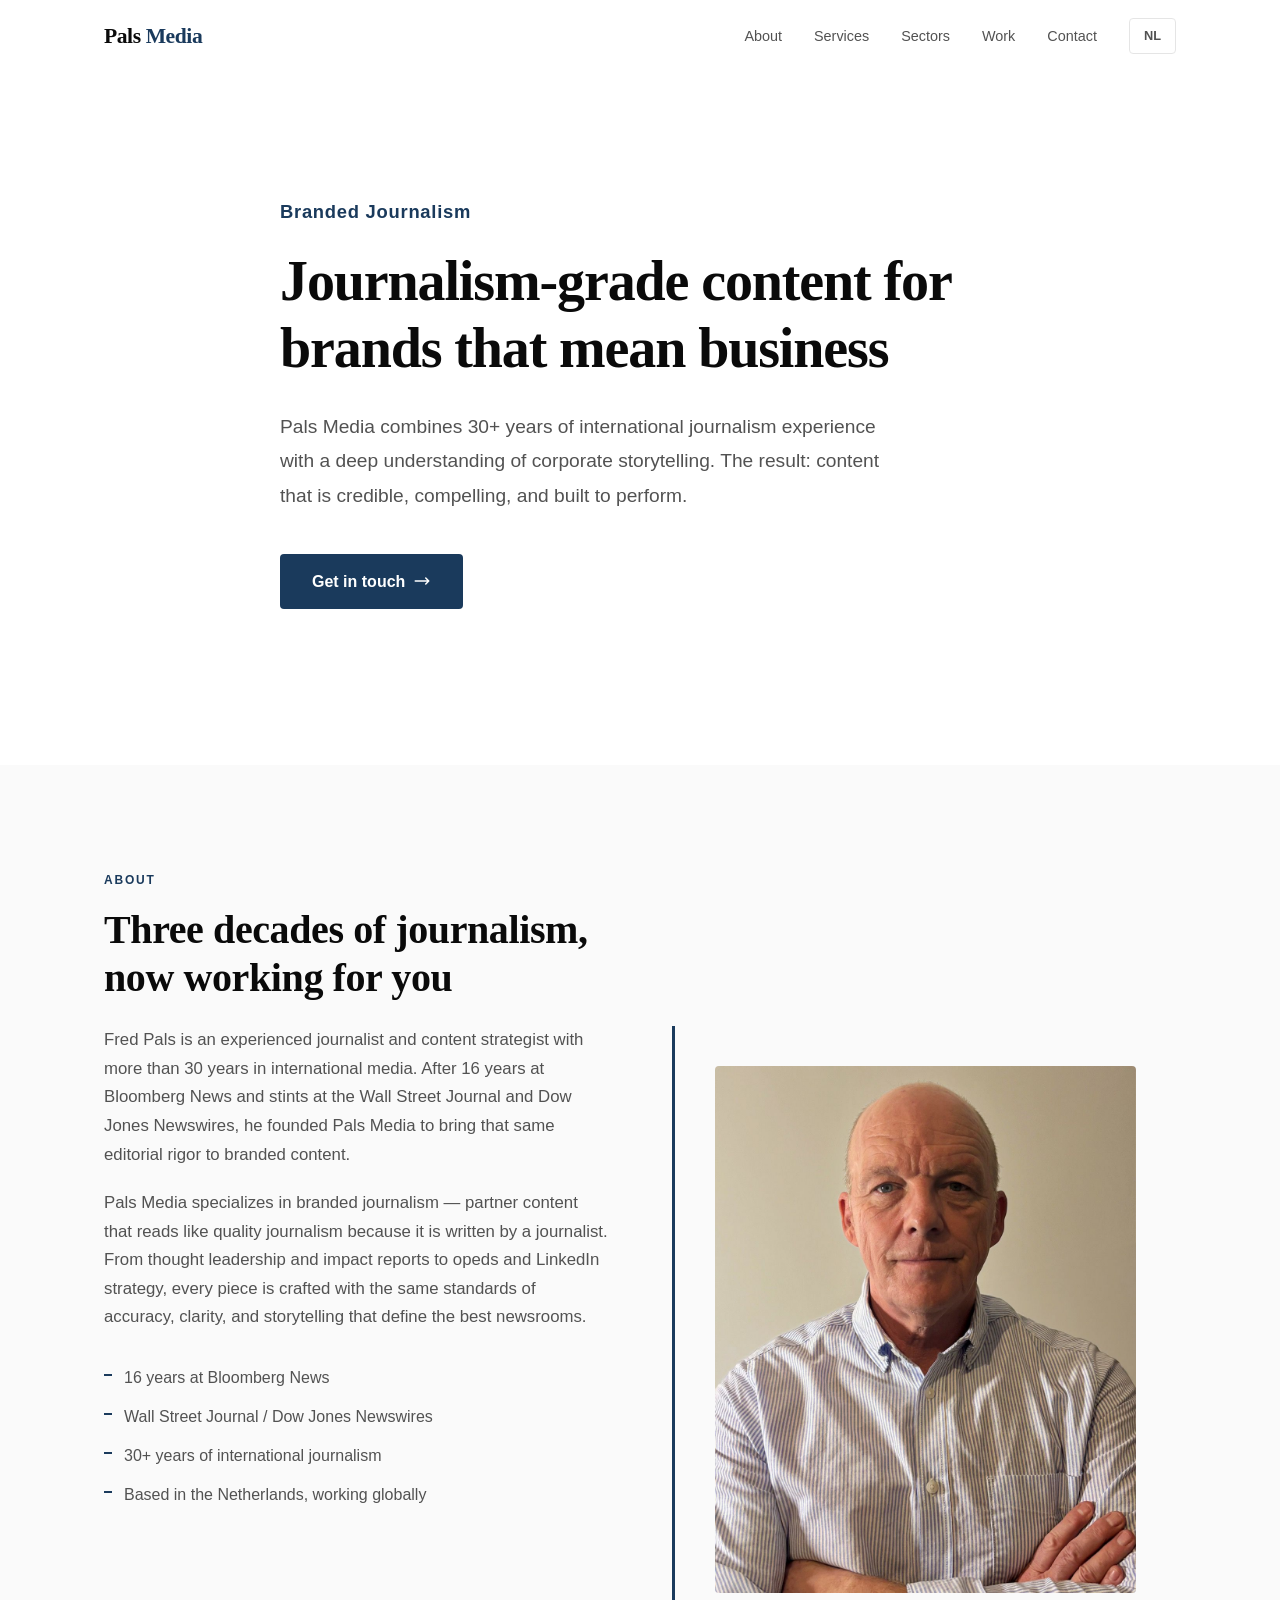
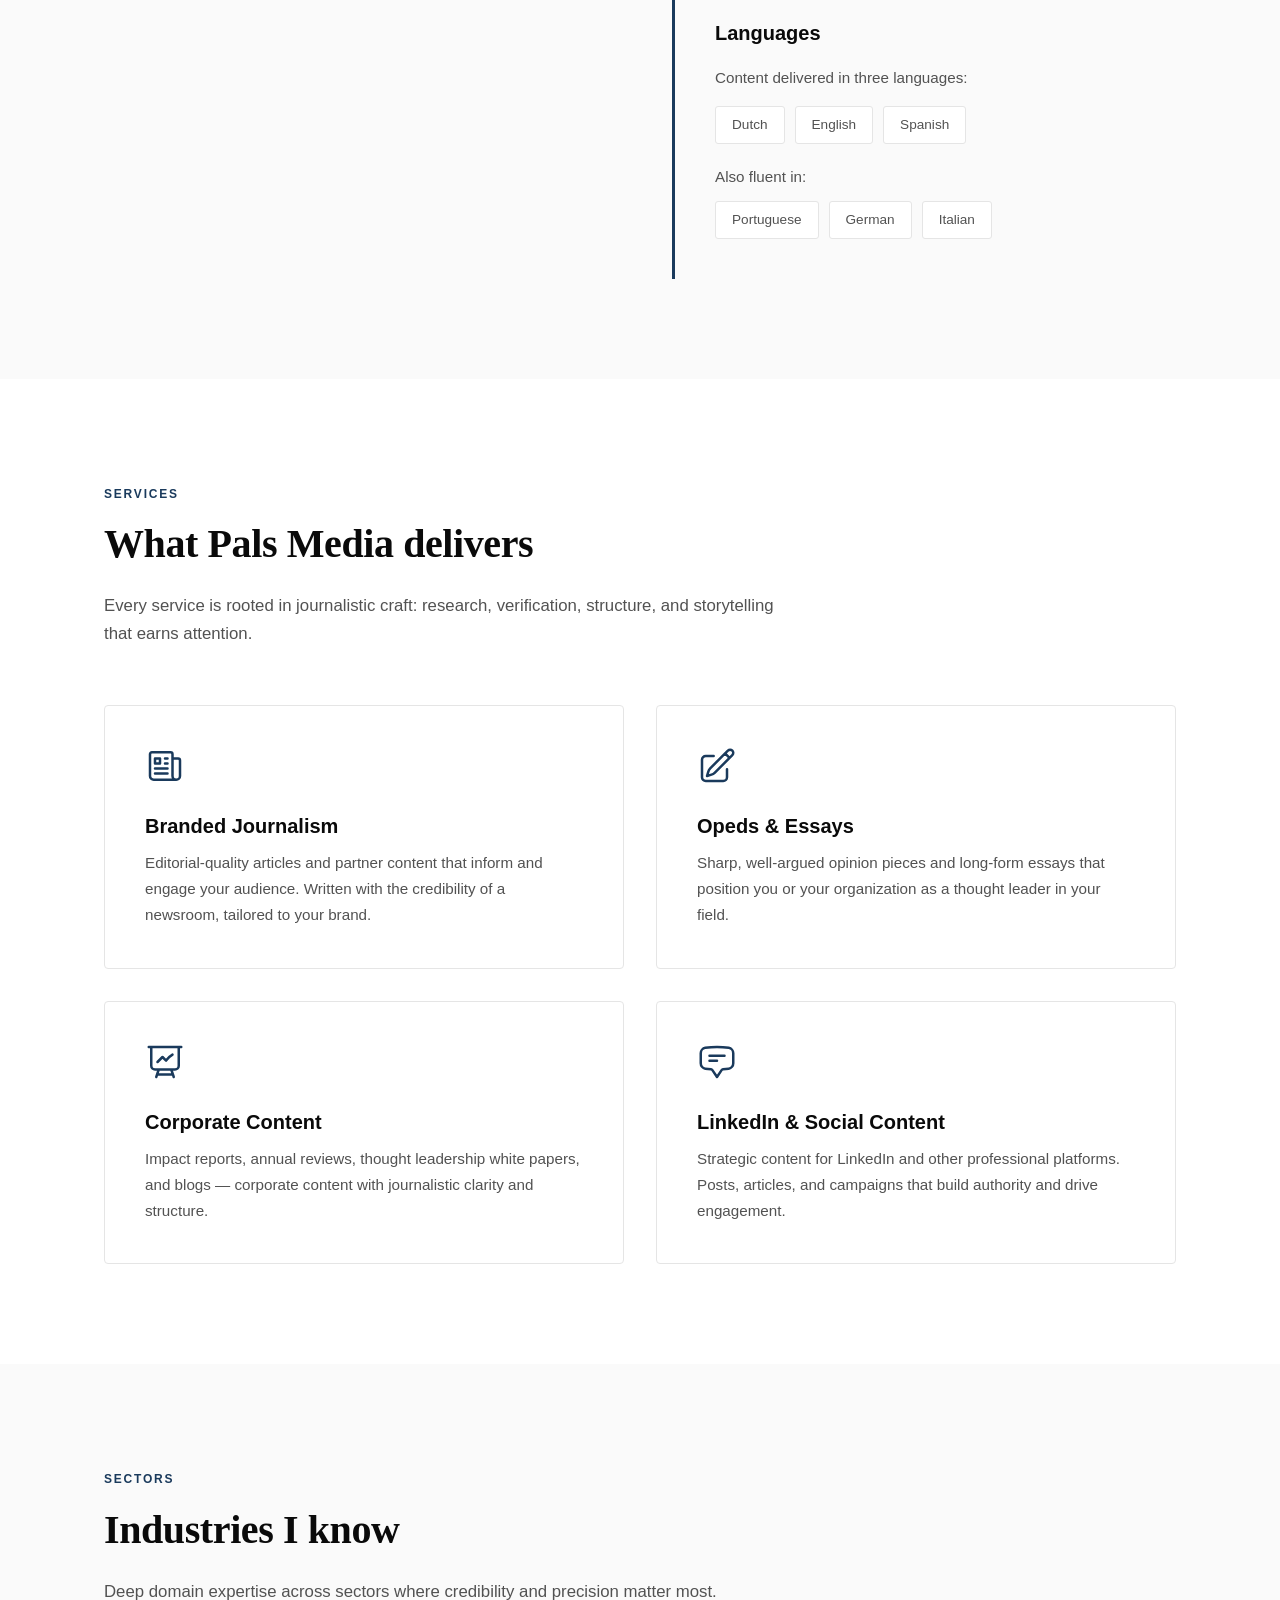
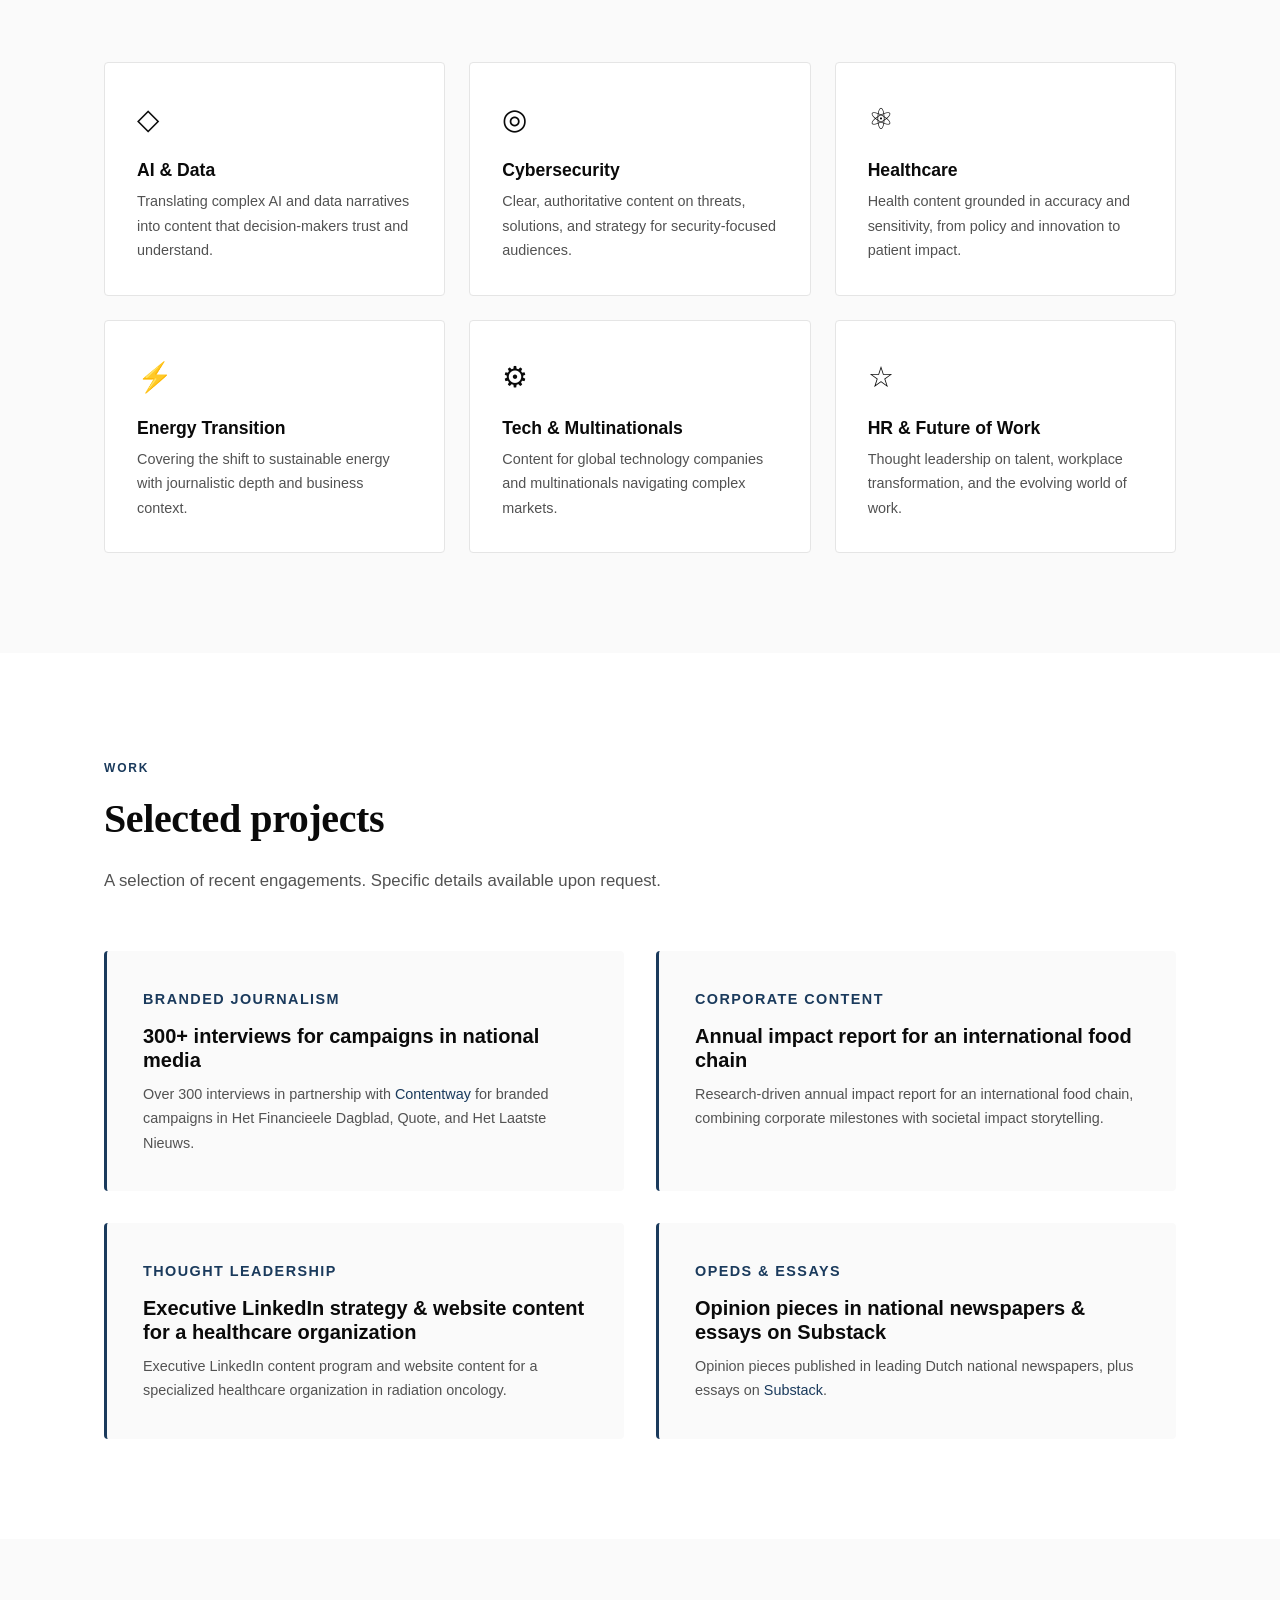
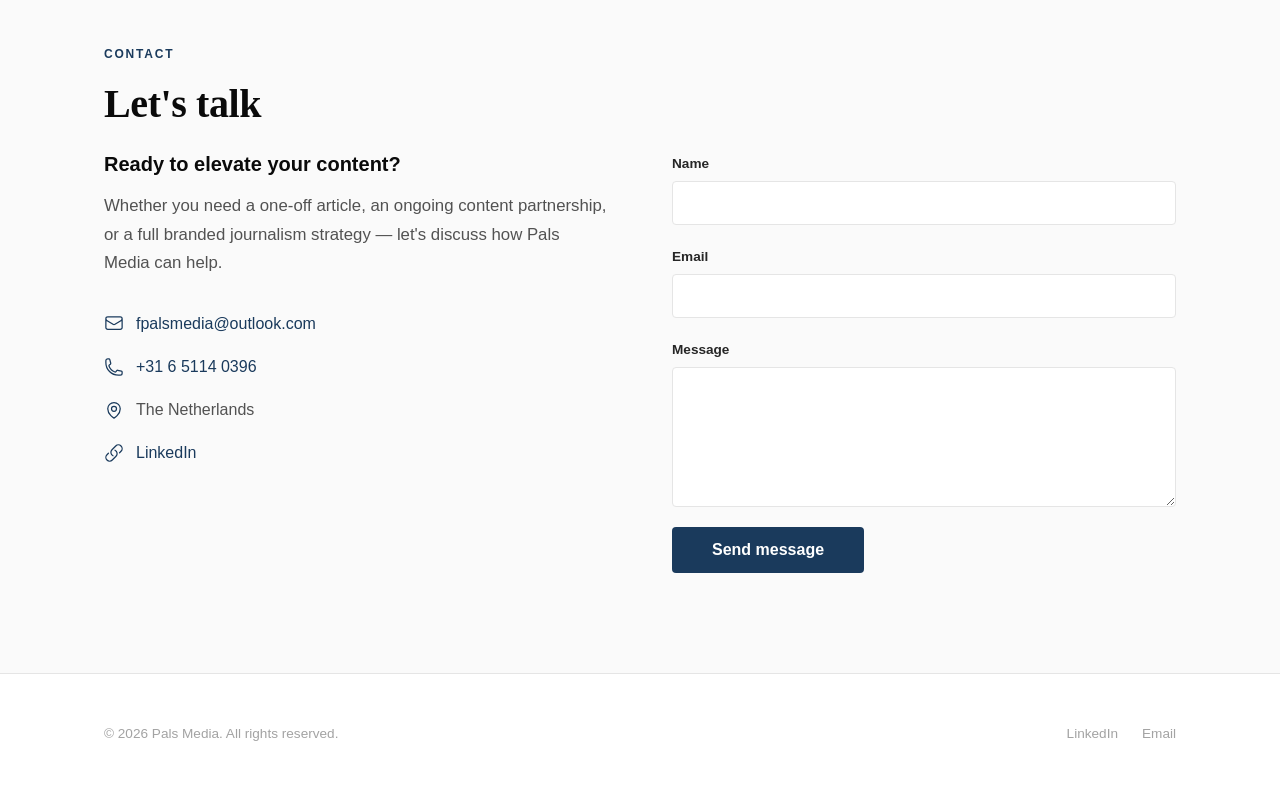
==== index.html @ 9e6c5505 "Initial launch of Pals Media website Bilingual (EN/NL) single-page site with branded journalism port" ====
<!DOCTYPE html>
<html lang="en">
<head>
  <meta charset="UTF-8">
  <meta name="viewport" content="width=device-width, initial-scale=1.0">
  <title>Pals Media — Branded Journalism &amp; Corporate Content</title>
  <meta name="description" content="Pals Media delivers journalism-grade branded content, corporate communications, and thought leadership. 30+ years of experience from Bloomberg News, Wall Street Journal, and Dow Jones.">
  <link rel="stylesheet" href="css/style.css">
</head>
<body>

  <!-- Header -->
  <header class="header" id="header">
    <div class="container header__inner">
      <a href="#hero" class="header__logo">Pals <span>Media</span></a>
      <nav class="nav" id="nav">
        <a href="#about" class="nav__link">About</a>
        <a href="#services" class="nav__link">Services</a>
        <a href="#sectors" class="nav__link">Sectors</a>
        <a href="#work" class="nav__link">Work</a>
        <a href="#contact" class="nav__link">Contact</a>
        <a href="nl.html" class="nav__lang">NL</a>
      </nav>
      <button class="nav-toggle" id="navToggle" aria-label="Toggle menu">
        <span class="nav-toggle__bar"></span>
        <span class="nav-toggle__bar"></span>
        <span class="nav-toggle__bar"></span>
      </button>
    </div>
  </header>

  <!-- Hero -->
  <section class="hero" id="hero">
    <div class="container">
      <div class="hero__content">
        <p class="hero__tagline">Branded Journalism</p>
        <h1 class="hero__title">Journalism-grade content for brands that mean business</h1>
        <p class="hero__description">Pals Media combines 30+ years of international journalism experience with a deep understanding of corporate storytelling. The result: content that is credible, compelling, and built to perform.</p>
        <a href="#contact" class="hero__cta">
          Get in touch
          <svg xmlns="http://www.w3.org/2000/svg" fill="none" viewBox="0 0 24 24" stroke="currentColor" stroke-width="2"><path stroke-linecap="round" stroke-linejoin="round" d="M17 8l4 4m0 0l-4 4m4-4H3"/></svg>
        </a>
      </div>
    </div>
  </section>

  <!-- About -->
  <section class="section section--gray" id="about">
    <div class="container">
      <span class="section__label">About</span>
      <h2 class="section__title">Three decades of journalism,<br>now working for you</h2>
      <div class="about__grid">
        <div class="about__text fade-in">
          <p>Fred Pals is an experienced journalist and content strategist with more than 30 years in international media. After 16 years at Bloomberg News and stints at the Wall Street Journal and Dow Jones Newswires, he founded Pals Media to bring that same editorial rigor to branded content.</p>
          <p>Pals Media specializes in branded journalism &mdash; partner content that reads like quality journalism because it is written by a journalist. From thought leadership and impact reports to opeds and LinkedIn strategy, every piece is crafted with the same standards of accuracy, clarity, and storytelling that define the best newsrooms.</p>
          <ul class="about__credentials">
            <li>16 years at Bloomberg News</li>
            <li>Wall Street Journal / Dow Jones Newswires</li>
            <li>30+ years of international journalism</li>
            <li>Based in the Netherlands, working globally</li>
          </ul>
        </div>
        <div class="about__sidebar fade-in">
          <img src="img/fred-pals.jpeg" alt="Fred Pals" class="about__photo">
          <h3>Languages</h3>
          <p style="margin-bottom: 16px; font-size: 0.95rem;">Content delivered in three languages:</p>
          <ul class="languages">
            <li>Dutch</li>
            <li>English</li>
            <li>Spanish</li>
          </ul>
          <p style="margin-top: 20px; margin-bottom: 12px; font-size: 0.95rem;">Also fluent in:</p>
          <ul class="languages">
            <li>Portuguese</li>
            <li>German</li>
            <li>Italian</li>
          </ul>
        </div>
      </div>
    </div>
  </section>

  <!-- Services -->
  <section class="section" id="services">
    <div class="container">
      <span class="section__label">Services</span>
      <h2 class="section__title">What Pals Media delivers</h2>
      <p class="section__intro">Every service is rooted in journalistic craft: research, verification, structure, and storytelling that earns attention.</p>
      <div class="services__grid">
        <div class="service-card fade-in">
          <svg class="service-card__icon" xmlns="http://www.w3.org/2000/svg" fill="none" viewBox="0 0 24 24" stroke="currentColor" stroke-width="1.5"><path stroke-linecap="round" stroke-linejoin="round" d="M12 7.5h1.5m-1.5 3h1.5m-7.5 3h7.5m-7.5 3h7.5m3-9h3.375c.621 0 1.125.504 1.125 1.125V18a2.25 2.25 0 01-2.25 2.25M16.5 7.5V18a2.25 2.25 0 002.25 2.25M16.5 7.5V4.875c0-.621-.504-1.125-1.125-1.125H4.125C3.504 3.75 3 4.254 3 4.875V18a2.25 2.25 0 002.25 2.25h13.5M6 7.5h3v3H6v-3z"/></svg>
          <h3>Branded Journalism</h3>
          <p>Editorial-quality articles and partner content that inform and engage your audience. Written with the credibility of a newsroom, tailored to your brand.</p>
        </div>
        <div class="service-card fade-in">
          <svg class="service-card__icon" xmlns="http://www.w3.org/2000/svg" fill="none" viewBox="0 0 24 24" stroke="currentColor" stroke-width="1.5"><path stroke-linecap="round" stroke-linejoin="round" d="M16.862 4.487l1.687-1.688a1.875 1.875 0 112.652 2.652L10.582 16.07a4.5 4.5 0 01-1.897 1.13L6 18l.8-2.685a4.5 4.5 0 011.13-1.897l8.932-8.931zm0 0L19.5 7.125M18 14v4.75A2.25 2.25 0 0115.75 21H5.25A2.25 2.25 0 013 18.75V8.25A2.25 2.25 0 015.25 6H10"/></svg>
          <h3>Opeds &amp; Essays</h3>
          <p>Sharp, well-argued opinion pieces and long-form essays that position you or your organization as a thought leader in your field.</p>
        </div>
        <div class="service-card fade-in">
          <svg class="service-card__icon" xmlns="http://www.w3.org/2000/svg" fill="none" viewBox="0 0 24 24" stroke="currentColor" stroke-width="1.5"><path stroke-linecap="round" stroke-linejoin="round" d="M3.75 3v11.25A2.25 2.25 0 006 16.5h2.25M3.75 3h-1.5m1.5 0h16.5m0 0h1.5m-1.5 0v11.25A2.25 2.25 0 0118 16.5h-2.25m-7.5 0h7.5m-7.5 0l-1 3m8.5-3l1 3m0 0l.5 1.5m-.5-1.5h-9.5m0 0l-.5 1.5m.75-9l3-3 2.148 2.148A12.061 12.061 0 0116.5 7.605"/></svg>
          <h3>Corporate Content</h3>
          <p>Impact reports, annual reviews, thought leadership white papers, and blogs &mdash; corporate content with journalistic clarity and structure.</p>
        </div>
        <div class="service-card fade-in">
          <svg class="service-card__icon" xmlns="http://www.w3.org/2000/svg" fill="none" viewBox="0 0 24 24" stroke="currentColor" stroke-width="1.5"><path stroke-linecap="round" stroke-linejoin="round" d="M7.5 8.25h9m-9 3H12m-9.75 1.51c0 1.6 1.123 2.994 2.707 3.227 1.129.166 2.27.293 3.423.379.35.026.67.21.865.501L12 21l2.755-4.133a1.14 1.14 0 01.865-.501 48.172 48.172 0 003.423-.379c1.584-.233 2.707-1.626 2.707-3.228V6.741c0-1.602-1.123-2.995-2.707-3.228A48.394 48.394 0 0012 3c-2.392 0-4.744.175-7.043.513C3.373 3.746 2.25 5.14 2.25 6.741v6.018z"/></svg>
          <h3>LinkedIn &amp; Social Content</h3>
          <p>Strategic content for LinkedIn and other professional platforms. Posts, articles, and campaigns that build authority and drive engagement.</p>
        </div>
      </div>
    </div>
  </section>

  <!-- Sectors -->
  <section class="section section--gray" id="sectors">
    <div class="container">
      <span class="section__label">Sectors</span>
      <h2 class="section__title">Industries I know</h2>
      <p class="section__intro">Deep domain expertise across sectors where credibility and precision matter most.</p>
      <div class="sectors__grid">
        <div class="sector-item fade-in">
          <span class="sector-item__icon" aria-hidden="true">&#9671;</span>
          <h3>AI &amp; Data</h3>
          <p>Translating complex AI and data narratives into content that decision-makers trust and understand.</p>
        </div>
        <div class="sector-item fade-in">
          <span class="sector-item__icon" aria-hidden="true">&#9678;</span>
          <h3>Cybersecurity</h3>
          <p>Clear, authoritative content on threats, solutions, and strategy for security-focused audiences.</p>
        </div>
        <div class="sector-item fade-in">
          <span class="sector-item__icon" aria-hidden="true">&#9883;</span>
          <h3>Healthcare</h3>
          <p>Health content grounded in accuracy and sensitivity, from policy and innovation to patient impact.</p>
        </div>
        <div class="sector-item fade-in">
          <span class="sector-item__icon" aria-hidden="true">&#9889;</span>
          <h3>Energy Transition</h3>
          <p>Covering the shift to sustainable energy with journalistic depth and business context.</p>
        </div>
        <div class="sector-item fade-in">
          <span class="sector-item__icon" aria-hidden="true">&#9881;</span>
          <h3>Tech &amp; Multinationals</h3>
          <p>Content for global technology companies and multinationals navigating complex markets.</p>
        </div>
        <div class="sector-item fade-in">
          <span class="sector-item__icon" aria-hidden="true">&#9734;</span>
          <h3>HR &amp; Future of Work</h3>
          <p>Thought leadership on talent, workplace transformation, and the evolving world of work.</p>
        </div>
      </div>
    </div>
  </section>

  <!-- Work / Portfolio -->
  <section class="section" id="work">
    <div class="container">
      <span class="section__label">Work</span>
      <h2 class="section__title">Selected projects</h2>
      <p class="section__intro">A selection of recent engagements. Specific details available upon request.</p>
      <div class="portfolio__grid">
        <div class="portfolio-card fade-in">
          <p class="portfolio-card__type">Branded Journalism</p>
          <h3>300+ interviews for campaigns in national media</h3>
          <p>Over 300 interviews in partnership with <a href="https://contentway.eu/nl/publications" target="_blank" rel="noopener">Contentway</a> for branded campaigns in Het Financieele Dagblad, Quote, and Het Laatste Nieuws.</p>
        </div>
        <div class="portfolio-card fade-in">
          <p class="portfolio-card__type">Corporate Content</p>
          <h3>Annual impact report for an international food chain</h3>
          <p>Research-driven annual impact report for an international food chain, combining corporate milestones with societal impact storytelling.</p>
        </div>
        <div class="portfolio-card fade-in">
          <p class="portfolio-card__type">Thought Leadership</p>
          <h3>Executive LinkedIn strategy &amp; website content for a healthcare organization</h3>
          <p>Executive LinkedIn content program and website content for a specialized healthcare organization in radiation oncology.</p>
        </div>
        <div class="portfolio-card fade-in">
          <p class="portfolio-card__type">Opeds &amp; Essays</p>
          <h3>Opinion pieces in national newspapers &amp; essays on Substack</h3>
          <p>Opinion pieces published in leading Dutch national newspapers, plus essays on <a href="https://substack.com/@fp23" target="_blank" rel="noopener">Substack</a>.</p>
        </div>
      </div>
    </div>
  </section>

  <!-- Contact -->
  <section class="section section--gray" id="contact">
    <div class="container">
      <span class="section__label">Contact</span>
      <h2 class="section__title">Let's talk</h2>
      <div class="contact__grid">
        <div class="contact__info fade-in">
          <h3>Ready to elevate your content?</h3>
          <p>Whether you need a one-off article, an ongoing content partnership, or a full branded journalism strategy &mdash; let's discuss how Pals Media can help.</p>
          <ul class="contact__details">
            <li>
              <svg xmlns="http://www.w3.org/2000/svg" fill="none" viewBox="0 0 24 24" stroke="currentColor" stroke-width="1.5"><path stroke-linecap="round" stroke-linejoin="round" d="M21.75 6.75v10.5a2.25 2.25 0 01-2.25 2.25h-15a2.25 2.25 0 01-2.25-2.25V6.75m19.5 0A2.25 2.25 0 0019.5 4.5h-15a2.25 2.25 0 00-2.25 2.25m19.5 0v.243a2.25 2.25 0 01-1.07 1.916l-7.5 4.615a2.25 2.25 0 01-2.36 0L3.32 8.91a2.25 2.25 0 01-1.07-1.916V6.75"/></svg>
              <a href="mailto:fpalsmedia@outlook.com">fpalsmedia@outlook.com</a>
            </li>
            <li>
              <svg xmlns="http://www.w3.org/2000/svg" fill="none" viewBox="0 0 24 24" stroke="currentColor" stroke-width="1.5"><path stroke-linecap="round" stroke-linejoin="round" d="M2.25 6.75c0 8.284 6.716 15 15 15h2.25a2.25 2.25 0 002.25-2.25v-1.372c0-.516-.351-.966-.852-1.091l-4.423-1.106c-.44-.11-.902.055-1.173.417l-.97 1.293c-.282.376-.769.542-1.21.38a12.035 12.035 0 01-7.143-7.143c-.162-.441.004-.928.38-1.21l1.293-.97c.363-.271.527-.734.417-1.173L6.963 3.102a1.125 1.125 0 00-1.091-.852H4.5A2.25 2.25 0 002.25 4.5v2.25z"/></svg>
              <a href="tel:+31651140396">+31 6 5114 0396</a>
            </li>
            <li>
              <svg xmlns="http://www.w3.org/2000/svg" fill="none" viewBox="0 0 24 24" stroke="currentColor" stroke-width="1.5"><path stroke-linecap="round" stroke-linejoin="round" d="M15 10.5a3 3 0 11-6 0 3 3 0 016 0z"/><path stroke-linecap="round" stroke-linejoin="round" d="M19.5 10.5c0 7.142-7.5 11.25-7.5 11.25S4.5 17.642 4.5 10.5a7.5 7.5 0 1115 0z"/></svg>
              The Netherlands
            </li>
            <li>
              <svg xmlns="http://www.w3.org/2000/svg" fill="none" viewBox="0 0 24 24" stroke="currentColor" stroke-width="1.5"><path stroke-linecap="round" stroke-linejoin="round" d="M13.19 8.688a4.5 4.5 0 011.242 7.244l-4.5 4.5a4.5 4.5 0 01-6.364-6.364l1.757-1.757m13.35-.622l1.757-1.757a4.5 4.5 0 00-6.364-6.364l-4.5 4.5a4.5 4.5 0 001.242 7.244"/></svg>
              <a href="https://www.linkedin.com/in/fred-pals-5a38169/" target="_blank" rel="noopener">LinkedIn</a>
            </li>
          </ul>
        </div>
        <form class="contact__form fade-in" id="contactForm">
          <div class="form-group">
            <label for="name">Name</label>
            <input type="text" id="name" name="name" required autocomplete="name">
          </div>
          <div class="form-group">
            <label for="email">Email</label>
            <input type="email" id="email" name="email" required autocomplete="email">
          </div>
          <div class="form-group">
            <label for="message">Message</label>
            <textarea id="message" name="message" required></textarea>
          </div>
          <button type="submit" class="form-submit">Send message</button>
        </form>
      </div>
    </div>
  </section>

  <!-- Footer -->
  <footer class="footer">
    <div class="container footer__inner">
      <p class="footer__copy">&copy; 2026 Pals Media. All rights reserved.</p>
      <div class="footer__links">
        <a href="https://www.linkedin.com/in/fred-pals-5a38169/" target="_blank" rel="noopener">LinkedIn</a>
        <a href="mailto:fpalsmedia@outlook.com">Email</a>
      </div>
    </div>
  </footer>

  <script src="js/main.js"></script>
</body>
</html>
---- css/style.css ----
/* ===================================
   Pals Media — Stylesheet
   Clean, editorial, journalistic design
   =================================== */

/* --- Reset & Base --- */
*,
*::before,
*::after {
  margin: 0;
  padding: 0;
  box-sizing: border-box;
}

:root {
  --color-black: #0a0a0a;
  --color-white: #ffffff;
  --color-gray-50: #fafafa;
  --color-gray-100: #f5f5f5;
  --color-gray-200: #e5e5e5;
  --color-gray-400: #a3a3a3;
  --color-gray-600: #525252;
  --color-gray-800: #262626;
  --color-accent: #1a3a5c;
  --color-accent-light: #2a5a8c;

  --font-heading: 'Georgia', 'Times New Roman', serif;
  --font-body: -apple-system, BlinkMacSystemFont, 'Segoe UI', Roboto, 'Helvetica Neue', Arial, sans-serif;

  --max-width: 1120px;
  --section-padding: 100px 0;
  --transition: 0.3s ease;
}

html {
  scroll-behavior: smooth;
  font-size: 16px;
}

body {
  font-family: var(--font-body);
  color: var(--color-black);
  background: var(--color-white);
  line-height: 1.7;
  -webkit-font-smoothing: antialiased;
}

img {
  max-width: 100%;
  display: block;
}

a {
  color: var(--color-accent);
  text-decoration: none;
  transition: color var(--transition);
}

a:hover {
  color: var(--color-accent-light);
}

.container {
  max-width: var(--max-width);
  margin: 0 auto;
  padding: 0 24px;
}

/* --- Typography --- */
h1, h2, h3, h4 {
  font-family: var(--font-heading);
  font-weight: 700;
  line-height: 1.2;
  color: var(--color-black);
}

h1 {
  font-size: clamp(2.2rem, 5vw, 3.5rem);
  letter-spacing: -0.02em;
}

h2 {
  font-size: clamp(1.8rem, 3.5vw, 2.5rem);
  letter-spacing: -0.01em;
}

h3 {
  font-size: 1.25rem;
  font-family: var(--font-body);
  font-weight: 600;
}

p {
  font-size: 1.05rem;
  color: var(--color-gray-600);
}

/* --- Section layout --- */
.section {
  padding: var(--section-padding);
}

.section--gray {
  background: var(--color-gray-50);
}

.section__label {
  display: inline-block;
  font-size: 0.75rem;
  font-weight: 700;
  letter-spacing: 0.15em;
  text-transform: uppercase;
  color: var(--color-accent);
  margin-bottom: 16px;
}

.section__title {
  margin-bottom: 24px;
}

.section__intro {
  max-width: 680px;
  margin-bottom: 56px;
}

/* --- Header / Navigation --- */
.header {
  position: fixed;
  top: 0;
  left: 0;
  right: 0;
  z-index: 1000;
  background: rgba(255, 255, 255, 0.95);
  backdrop-filter: blur(8px);
  border-bottom: 1px solid transparent;
  transition: border-color var(--transition), box-shadow var(--transition);
}

.header--scrolled {
  border-bottom-color: var(--color-gray-200);
  box-shadow: 0 1px 8px rgba(0, 0, 0, 0.04);
}

.header__inner {
  display: flex;
  align-items: center;
  justify-content: space-between;
  height: 72px;
}

.header__logo {
  font-family: var(--font-heading);
  font-size: 1.35rem;
  font-weight: 700;
  color: var(--color-black);
  letter-spacing: -0.02em;
}

.header__logo span {
  color: var(--color-accent);
}

.nav {
  display: flex;
  align-items: center;
  gap: 32px;
}

.nav__link {
  font-size: 0.9rem;
  font-weight: 500;
  color: var(--color-gray-600);
  transition: color var(--transition);
  position: relative;
}

.nav__link:hover,
.nav__link--active {
  color: var(--color-black);
}

.nav__link::after {
  content: '';
  position: absolute;
  bottom: -4px;
  left: 0;
  width: 0;
  height: 2px;
  background: var(--color-accent);
  transition: width var(--transition);
}

.nav__link:hover::after {
  width: 100%;
}

.nav__lang {
  font-size: 0.8rem;
  font-weight: 600;
  padding: 6px 14px;
  border: 1.5px solid var(--color-gray-200);
  border-radius: 4px;
  color: var(--color-gray-600);
  transition: all var(--transition);
}

.nav__lang:hover {
  border-color: var(--color-accent);
  color: var(--color-accent);
}

/* Mobile menu button */
.nav-toggle {
  display: none;
  background: none;
  border: none;
  cursor: pointer;
  padding: 8px;
}

.nav-toggle__bar {
  display: block;
  width: 24px;
  height: 2px;
  background: var(--color-black);
  margin: 5px 0;
  transition: transform var(--transition), opacity var(--transition);
}

.nav-toggle--open .nav-toggle__bar:nth-child(1) {
  transform: translateY(7px) rotate(45deg);
}

.nav-toggle--open .nav-toggle__bar:nth-child(2) {
  opacity: 0;
}

.nav-toggle--open .nav-toggle__bar:nth-child(3) {
  transform: translateY(-7px) rotate(-45deg);
}

/* --- Hero --- */
.hero {
  padding: 160px 0 120px;
  min-height: 85vh;
  display: flex;
  align-items: center;
}

.hero__content {
  max-width: 720px;
}

.hero__tagline {
  font-size: clamp(1rem, 2vw, 1.15rem);
  font-weight: 600;
  color: var(--color-accent);
  margin-bottom: 20px;
  letter-spacing: 0.04em;
}

.hero__title {
  margin-bottom: 28px;
}

.hero__description {
  font-size: 1.2rem;
  line-height: 1.8;
  margin-bottom: 40px;
  max-width: 600px;
}

.hero__cta {
  display: inline-flex;
  align-items: center;
  gap: 8px;
  font-size: 1rem;
  font-weight: 600;
  color: var(--color-white);
  background: var(--color-accent);
  padding: 14px 32px;
  border-radius: 4px;
  transition: background var(--transition), transform var(--transition);
}

.hero__cta:hover {
  background: var(--color-accent-light);
  color: var(--color-white);
  transform: translateY(-1px);
}

.hero__cta svg {
  width: 18px;
  height: 18px;
  transition: transform var(--transition);
}

.hero__cta:hover svg {
  transform: translateX(3px);
}

/* --- About --- */
.about__grid {
  display: grid;
  grid-template-columns: 1fr 1fr;
  gap: 64px;
  align-items: start;
}

.about__text p {
  margin-bottom: 20px;
}

.about__credentials {
  list-style: none;
  margin-top: 32px;
}

.about__credentials li {
  position: relative;
  padding-left: 20px;
  margin-bottom: 12px;
  font-size: 1rem;
  color: var(--color-gray-600);
}

.about__credentials li::before {
  content: '';
  position: absolute;
  left: 0;
  top: 10px;
  width: 8px;
  height: 2px;
  background: var(--color-accent);
}

.about__sidebar {
  background: var(--color-gray-50);
  padding: 40px;
  border-left: 3px solid var(--color-accent);
}

.about__photo {
  width: 100%;
  border-radius: 4px;
  margin-bottom: 28px;
  object-fit: contain;
}

.about__sidebar h3 {
  margin-bottom: 20px;
}

.languages {
  display: flex;
  flex-wrap: wrap;
  gap: 10px;
  list-style: none;
}

.languages li {
  font-size: 0.85rem;
  font-weight: 500;
  padding: 6px 16px;
  background: var(--color-white);
  border: 1px solid var(--color-gray-200);
  border-radius: 3px;
  color: var(--color-gray-600);
}

/* --- Services --- */
.services__grid {
  display: grid;
  grid-template-columns: repeat(2, 1fr);
  gap: 32px;
}

.service-card {
  padding: 40px;
  background: var(--color-white);
  border: 1px solid var(--color-gray-200);
  border-radius: 4px;
  transition: border-color var(--transition), box-shadow var(--transition);
}

.service-card:hover {
  border-color: var(--color-accent);
  box-shadow: 0 4px 20px rgba(0, 0, 0, 0.04);
}

.service-card__icon {
  width: 40px;
  height: 40px;
  margin-bottom: 20px;
  color: var(--color-accent);
}

.service-card h3 {
  margin-bottom: 12px;
}

.service-card p {
  font-size: 0.95rem;
}

/* --- Sectors --- */
.sectors__grid {
  display: grid;
  grid-template-columns: repeat(3, 1fr);
  gap: 24px;
}

.sector-item {
  padding: 32px;
  background: var(--color-white);
  border: 1px solid var(--color-gray-200);
  border-radius: 4px;
  transition: border-color var(--transition), transform var(--transition);
}

.sector-item:hover {
  border-color: var(--color-accent);
  transform: translateY(-2px);
}

.sector-item__icon {
  font-size: 1.8rem;
  margin-bottom: 16px;
  display: block;
}

.sector-item h3 {
  margin-bottom: 8px;
  font-size: 1.1rem;
}

.sector-item p {
  font-size: 0.9rem;
}

/* --- Portfolio / Work --- */
.portfolio__grid {
  display: grid;
  grid-template-columns: repeat(2, 1fr);
  gap: 32px;
}

.portfolio-card {
  padding: 36px;
  background: var(--color-gray-50);
  border-radius: 4px;
  border-left: 3px solid var(--color-accent);
}

.portfolio-card__type {
  font-size: 0.75rem;
  font-weight: 700;
  letter-spacing: 0.1em;
  text-transform: uppercase;
  color: var(--color-accent);
  margin-bottom: 12px;
}

.portfolio-card h3 {
  margin-bottom: 10px;
}

.portfolio-card p {
  font-size: 0.9rem;
}

/* --- Contact --- */
.contact__grid {
  display: grid;
  grid-template-columns: 1fr 1fr;
  gap: 64px;
  align-items: start;
}

.contact__info h3 {
  margin-bottom: 16px;
}

.contact__info p {
  margin-bottom: 24px;
}

.contact__details {
  list-style: none;
  margin-top: 32px;
}

.contact__details li {
  display: flex;
  align-items: center;
  gap: 12px;
  margin-bottom: 16px;
  font-size: 1rem;
  color: var(--color-gray-600);
}

.contact__details li svg {
  width: 20px;
  height: 20px;
  color: var(--color-accent);
  flex-shrink: 0;
}

.contact__form {
  display: flex;
  flex-direction: column;
  gap: 20px;
}

.form-group {
  display: flex;
  flex-direction: column;
  gap: 6px;
}

.form-group label {
  font-size: 0.85rem;
  font-weight: 600;
  color: var(--color-gray-800);
}

.form-group input,
.form-group textarea {
  font-family: var(--font-body);
  font-size: 1rem;
  padding: 12px 16px;
  border: 1px solid var(--color-gray-200);
  border-radius: 4px;
  background: var(--color-white);
  color: var(--color-black);
  transition: border-color var(--transition);
}

.form-group input:focus,
.form-group textarea:focus {
  outline: none;
  border-color: var(--color-accent);
}

.form-group textarea {
  min-height: 140px;
  resize: vertical;
}

.form-submit {
  align-self: flex-start;
  font-family: var(--font-body);
  font-size: 1rem;
  font-weight: 600;
  padding: 14px 40px;
  background: var(--color-accent);
  color: var(--color-white);
  border: none;
  border-radius: 4px;
  cursor: pointer;
  transition: background var(--transition), transform var(--transition);
}

.form-submit:hover {
  background: var(--color-accent-light);
  transform: translateY(-1px);
}

/* --- Footer --- */
.footer {
  padding: 48px 0;
  border-top: 1px solid var(--color-gray-200);
}

.footer__inner {
  display: flex;
  justify-content: space-between;
  align-items: center;
}

.footer__copy {
  font-size: 0.85rem;
  color: var(--color-gray-400);
}

.footer__links {
  display: flex;
  gap: 24px;
}

.footer__links a {
  font-size: 0.85rem;
  color: var(--color-gray-400);
  transition: color var(--transition);
}

.footer__links a:hover {
  color: var(--color-accent);
}

/* --- Animations --- */
.fade-in {
  opacity: 0;
  transform: translateY(20px);
  transition: opacity 0.6s ease, transform 0.6s ease;
}

.fade-in--visible {
  opacity: 1;
  transform: translateY(0);
}

/* --- Responsive --- */
@media (max-width: 900px) {
  :root {
    --section-padding: 72px 0;
  }

  .hero {
    padding: 120px 0 80px;
    min-height: auto;
  }

  .about__grid,
  .contact__grid {
    grid-template-columns: 1fr;
    gap: 40px;
  }

  .services__grid {
    grid-template-columns: 1fr;
  }

  .sectors__grid {
    grid-template-columns: repeat(2, 1fr);
  }

  .portfolio__grid {
    grid-template-columns: 1fr;
  }
}

@media (max-width: 640px) {
  .nav {
    position: fixed;
    top: 72px;
    left: 0;
    right: 0;
    background: var(--color-white);
    flex-direction: column;
    padding: 24px;
    gap: 20px;
    border-bottom: 1px solid var(--color-gray-200);
    transform: translateY(-100%);
    opacity: 0;
    pointer-events: none;
    transition: transform var(--transition), opacity var(--transition);
  }

  .nav--open {
    transform: translateY(0);
    opacity: 1;
    pointer-events: auto;
  }

  .nav-toggle {
    display: block;
  }

  .sectors__grid {
    grid-template-columns: 1fr;
  }

  .footer__inner {
    flex-direction: column;
    gap: 16px;
    text-align: center;
  }

  .hero__title {
    font-size: 2rem;
  }

  .service-card {
    padding: 28px;
  }
}
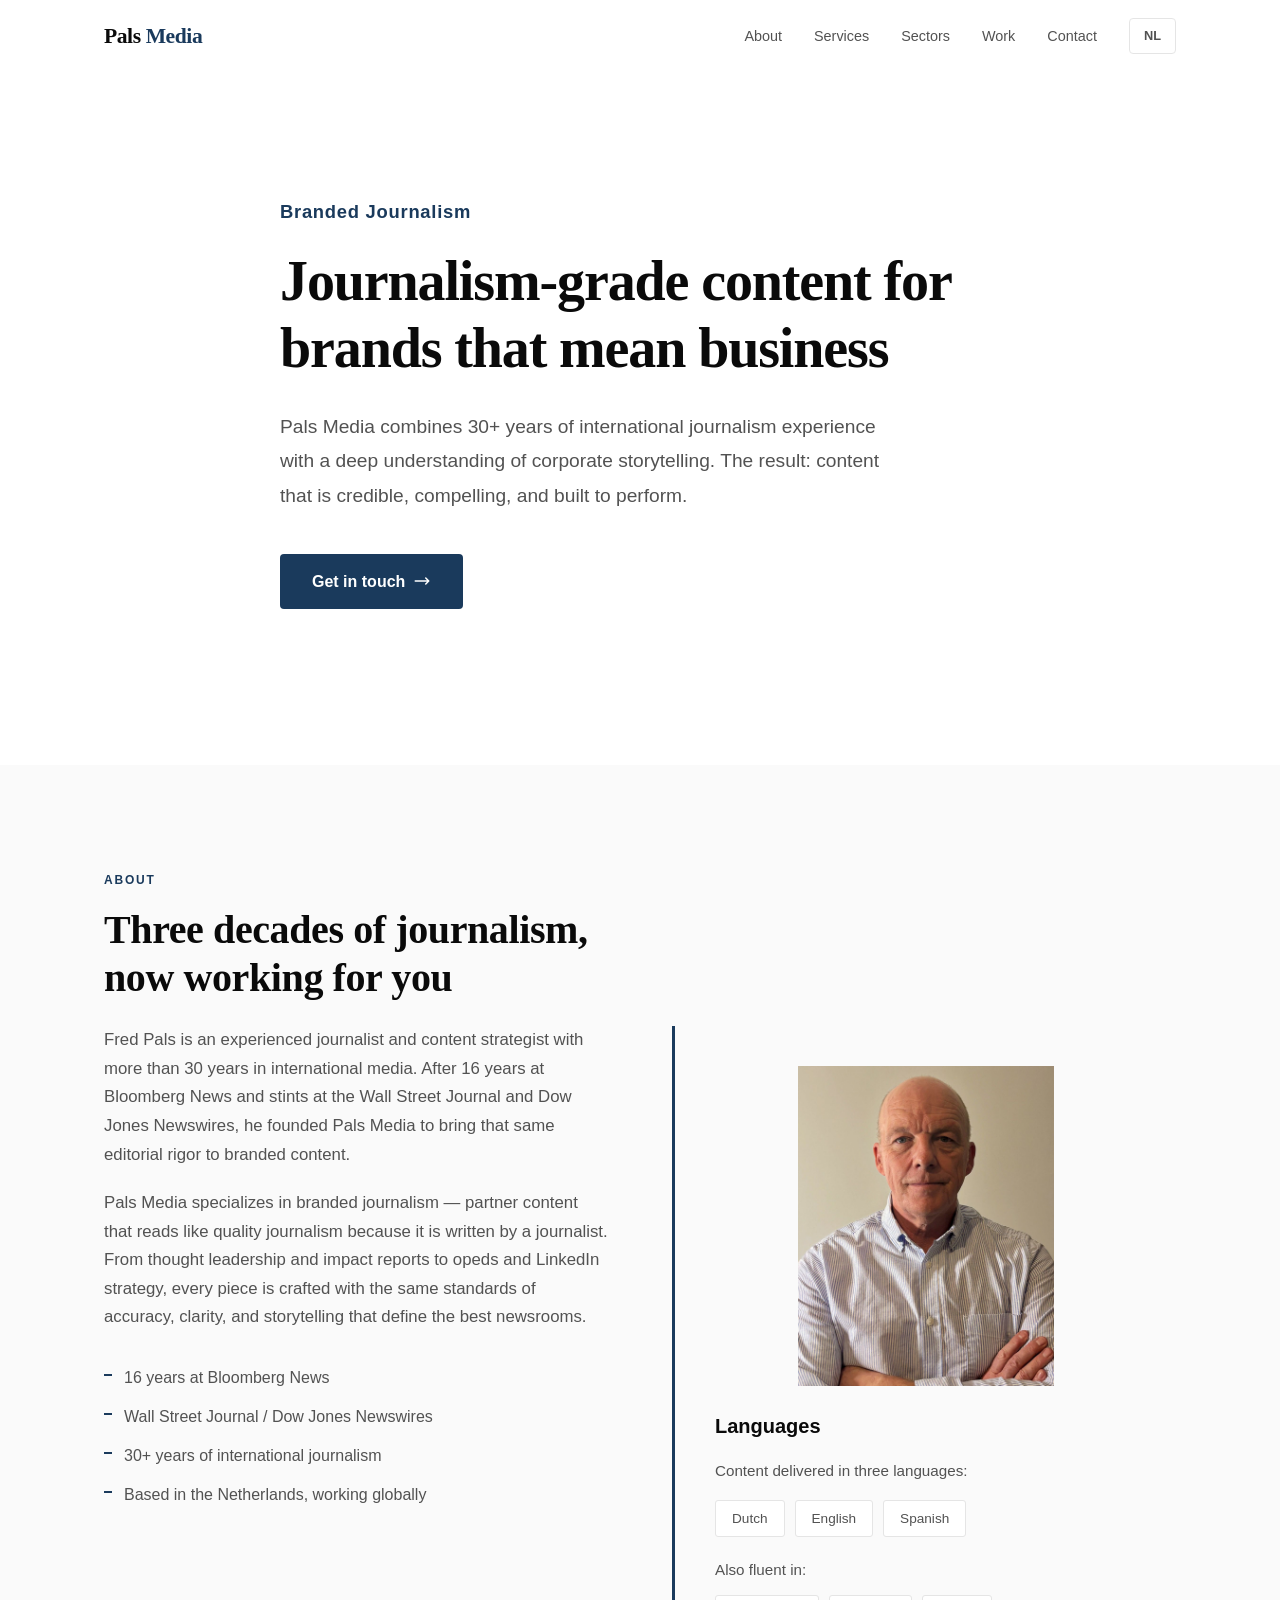
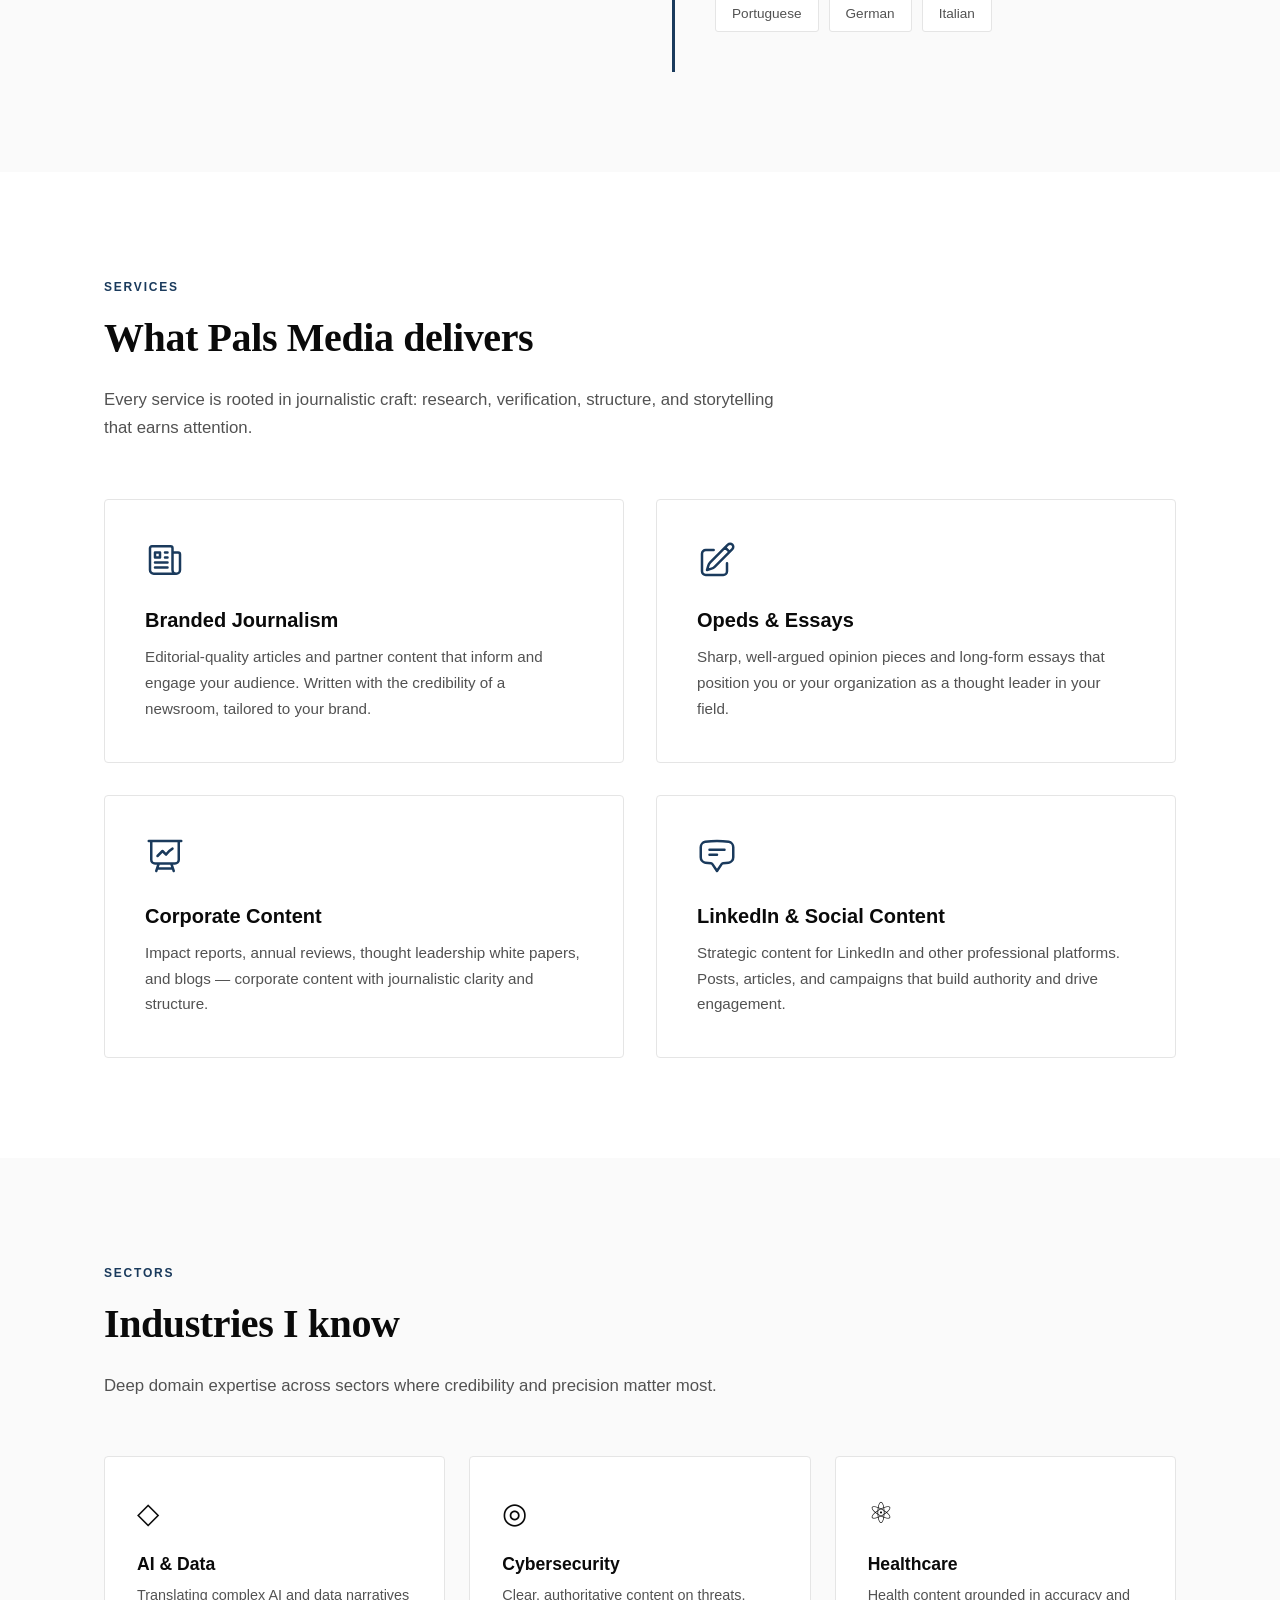
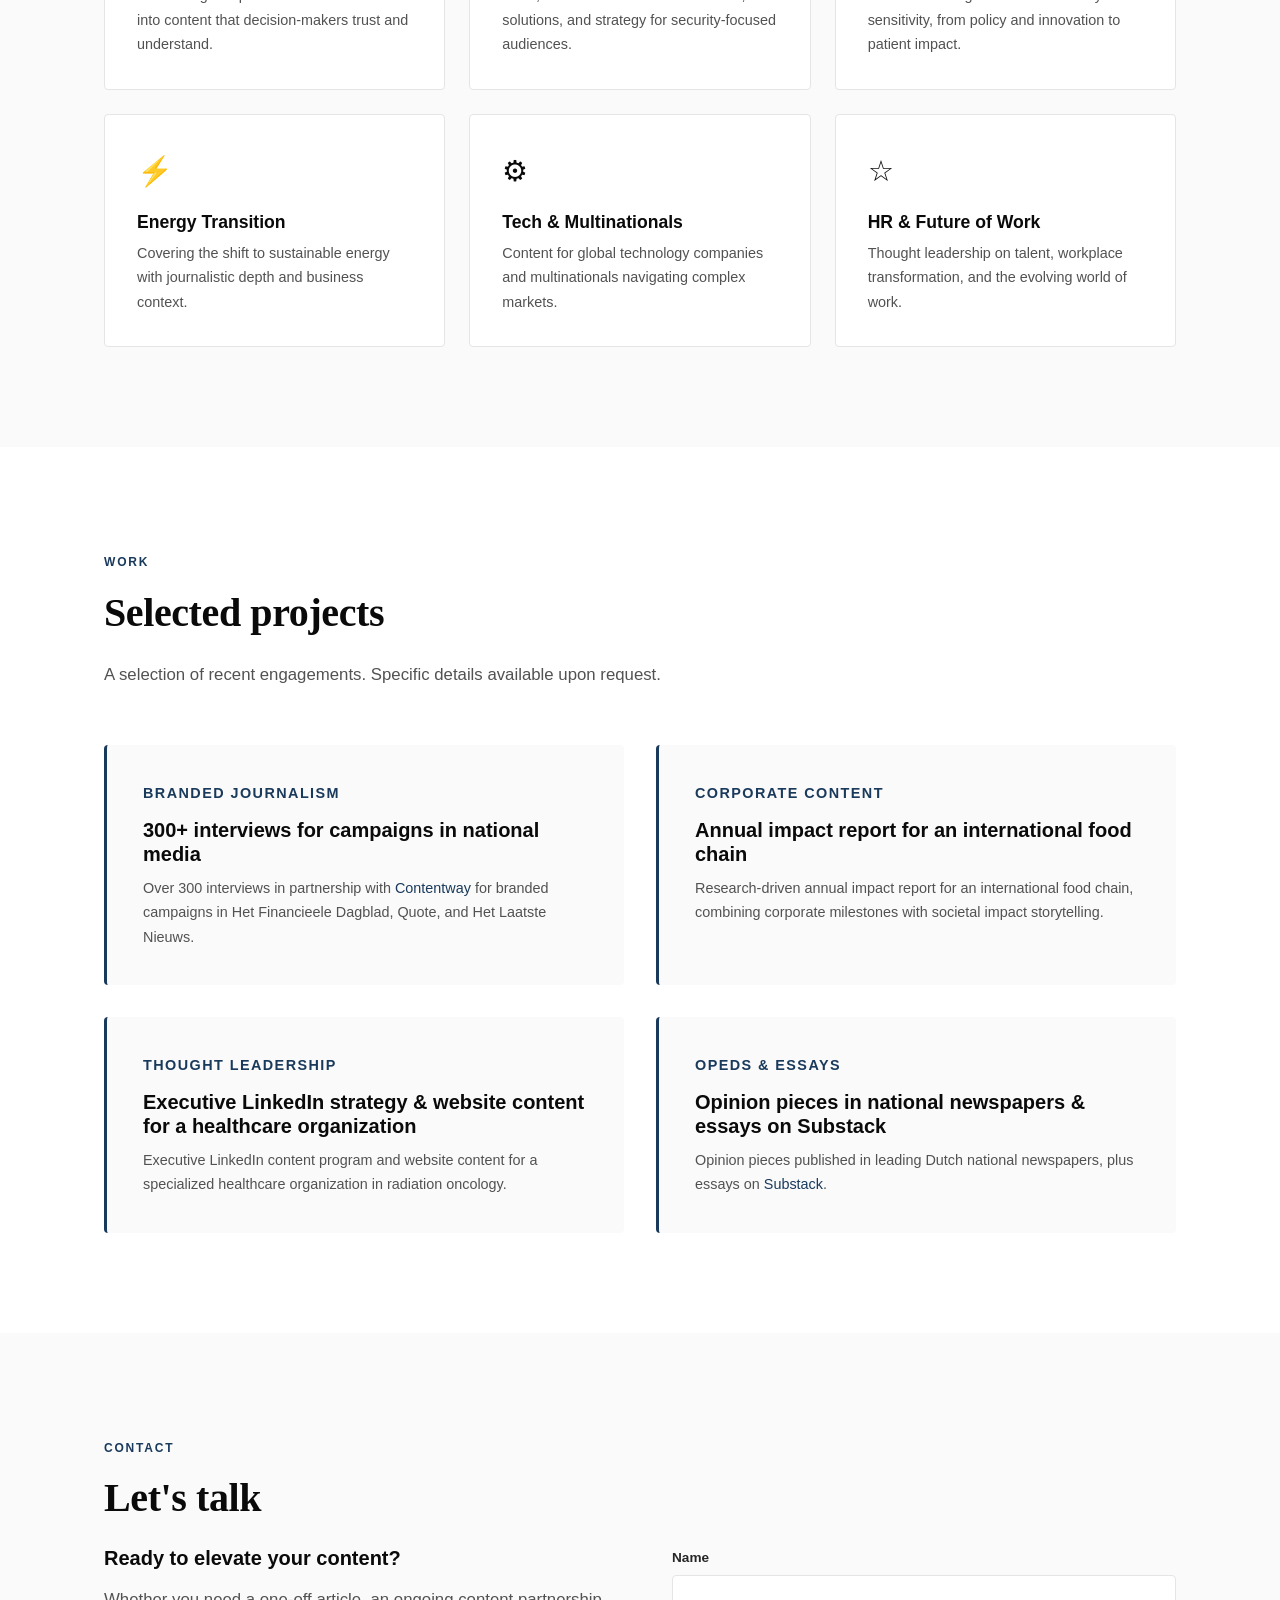
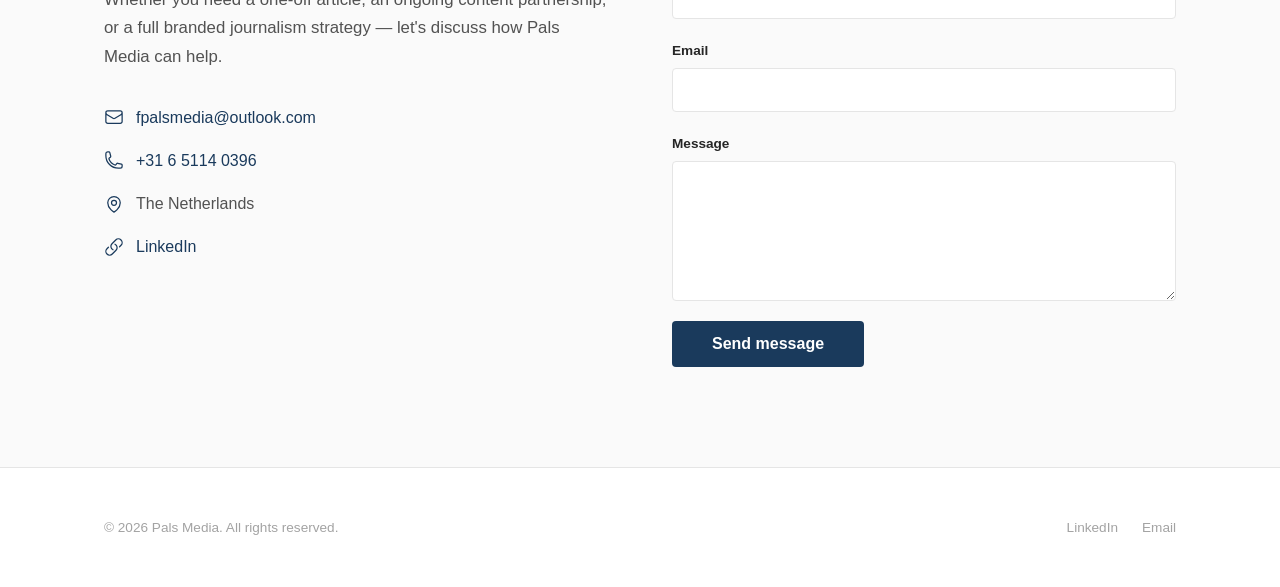
==== commit e8fecb59: "Update index.html" ====
--- a/index.html
+++ b/index.html
@@ -5,6 +5,64 @@
   <meta name="viewport" content="width=device-width, initial-scale=1.0">
   <title>Pals Media — Branded Journalism &amp; Corporate Content</title>
   <meta name="description" content="Pals Media delivers journalism-grade branded content, corporate communications, and thought leadership. 30+ years of experience from Bloomberg News, Wall Street Journal, and Dow Jones.">
+
+  <!-- Canonical + language alternates (SEO) -->
+  <link rel="canonical" href="https://pals-media.nl/">
+  <link rel="alternate" hreflang="en" href="https://pals-media.nl/">
+  <link rel="alternate" hreflang="nl" href="https://pals-media.nl/nl.html">
+  <link rel="alternate" hreflang="x-default" href="https://pals-media.nl/">
+
+  <!-- Favicon -->
+  <link rel="icon" type="image/png" href="img/favicon.png">
+
+  <!-- Open Graph (LinkedIn, Facebook, WhatsApp share previews) -->
+  <meta property="og:type" content="website">
+  <meta property="og:title" content="Pals Media — Branded Journalism & Corporate Content">
+  <meta property="og:description" content="Journalism-grade content for brands that mean business. 30+ years of international journalism, now working for you.">
+  <meta property="og:image" content="https://pals-media.nl/img/fred-pals.jpeg">
+  <meta property="og:url" content="https://pals-media.nl/">
+  <meta property="og:locale" content="en_US">
+  <meta property="og:locale:alternate" content="nl_NL">
+
+  <!-- Twitter / X card -->
+  <meta name="twitter:card" content="summary_large_image">
+  <meta name="twitter:title" content="Pals Media — Branded Journalism & Corporate Content">
+  <meta name="twitter:description" content="Journalism-grade content for brands that mean business.">
+  <meta name="twitter:image" content="https://pals-media.nl/img/fred-pals.jpeg">
+
+  <!-- Schema.org structured data (helps Google understand who you are) -->
+  <script type="application/ld+json">
+  {
+    "@context": "https://schema.org",
+    "@type": "Person",
+    "name": "Fred Pals",
+    "jobTitle": "Journalist & Content Strategist",
+    "image": "https://pals-media.nl/img/fred-pals.jpeg",
+    "url": "https://pals-media.nl/",
+    "sameAs": [
+      "https://www.linkedin.com/in/fred-pals-5a38169/",
+      "https://substack.com/@fp23"
+    ],
+    "email": "fpalsmedia@outlook.com",
+    "telephone": "+31651140396",
+    "address": {
+      "@type": "PostalAddress",
+      "addressCountry": "NL"
+    },
+    "knowsLanguage": ["Dutch", "English", "Spanish", "Portuguese", "German", "Italian"],
+    "alumniOf": [
+      { "@type": "Organization", "name": "Bloomberg News" },
+      { "@type": "Organization", "name": "Wall Street Journal" },
+      { "@type": "Organization", "name": "Dow Jones Newswires" }
+    ],
+    "worksFor": {
+      "@type": "Organization",
+      "name": "Pals Media",
+      "url": "https://pals-media.nl/"
+    }
+  }
+  </script>
+
   <link rel="stylesheet" href="css/style.css">
 </head>
 <body>
@@ -19,7 +77,7 @@
         <a href="#sectors" class="nav__link">Sectors</a>
         <a href="#work" class="nav__link">Work</a>
         <a href="#contact" class="nav__link">Contact</a>
-        <a href="nl.html" class="nav__lang">NL</a>
+        <a href="nl.html" class="nav__lang" hreflang="nl">NL</a>
       </nav>
       <button class="nav-toggle" id="navToggle" aria-label="Toggle menu">
         <span class="nav-toggle__bar"></span>
@@ -61,7 +119,7 @@
           </ul>
         </div>
         <div class="about__sidebar fade-in">
-          <img src="img/fred-pals.jpeg" alt="Fred Pals" class="about__photo">
+          <img src="img/fred-pals.jpeg" alt="Fred Pals, founder of Pals Media" class="about__photo" width="320" height="320" loading="lazy">
           <h3>Languages</h3>
           <p style="margin-bottom: 16px; font-size: 0.95rem;">Content delivered in three languages:</p>
           <ul class="languages">
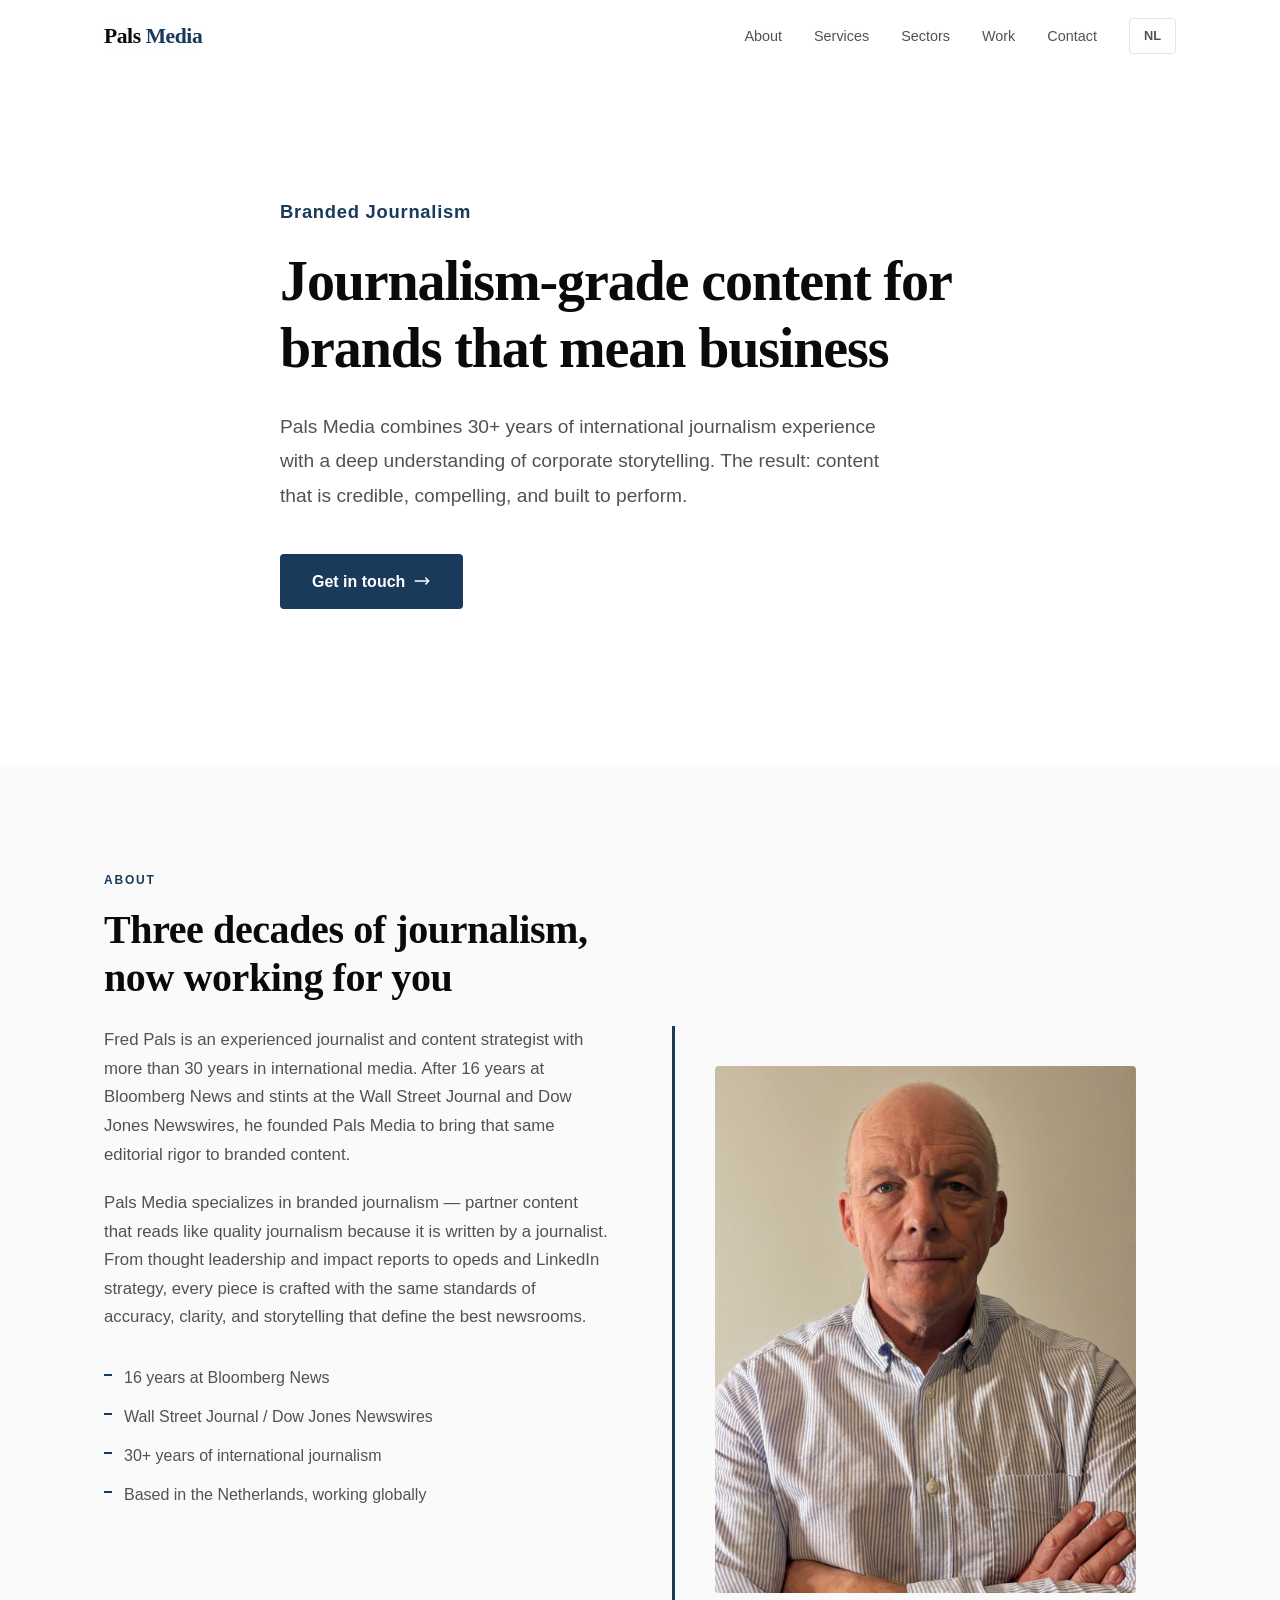
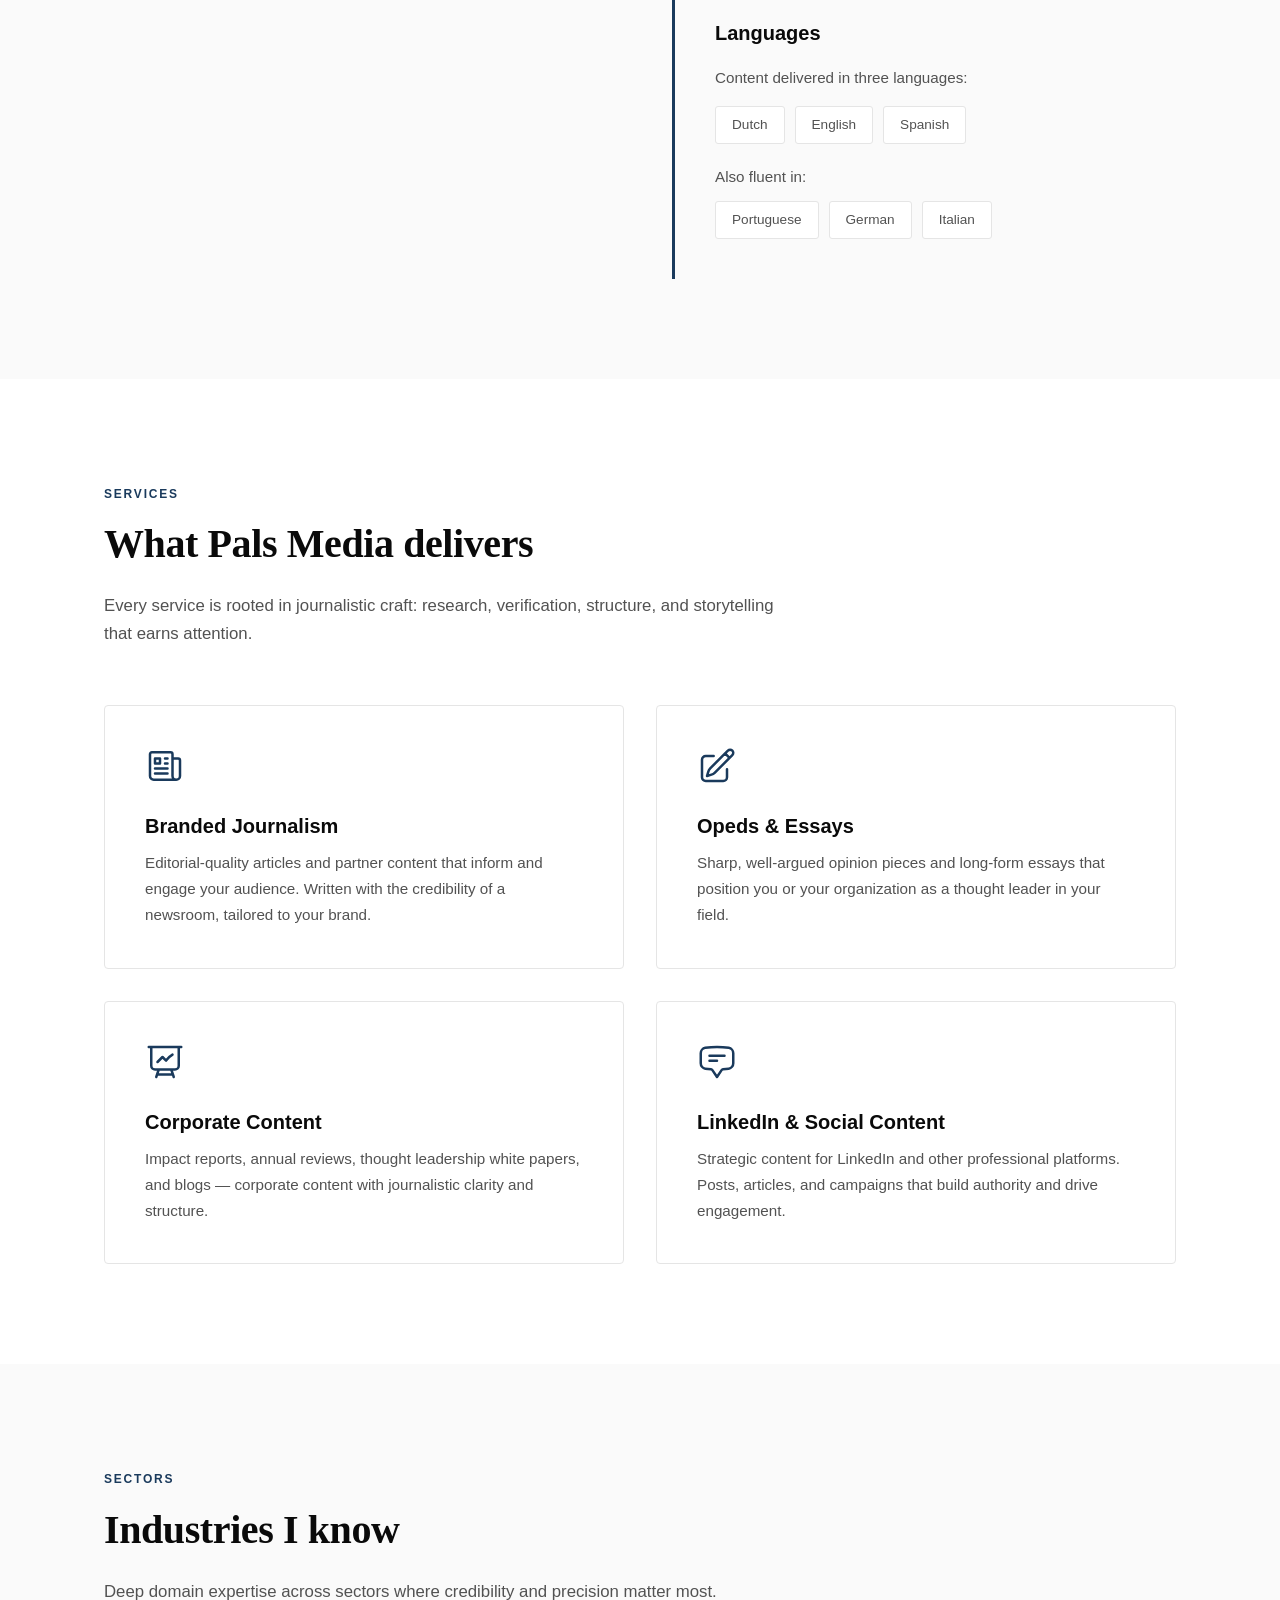
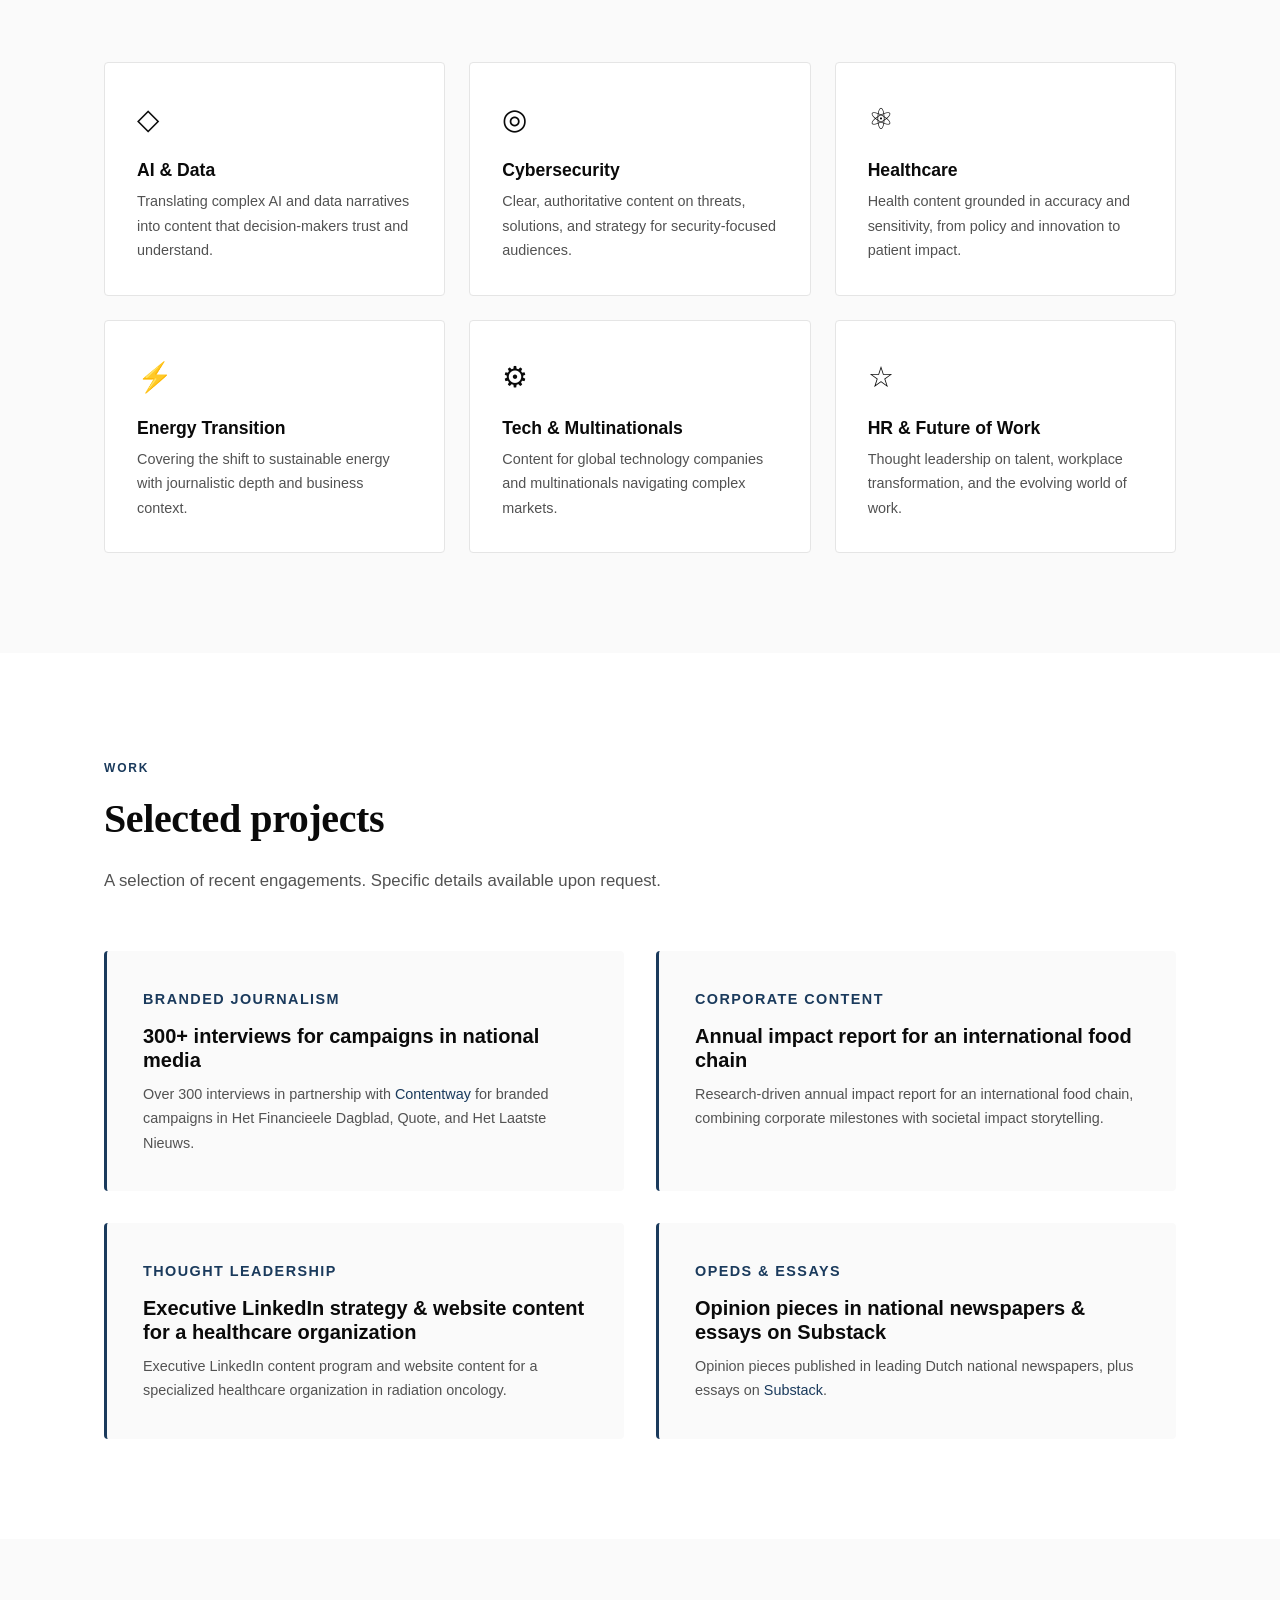
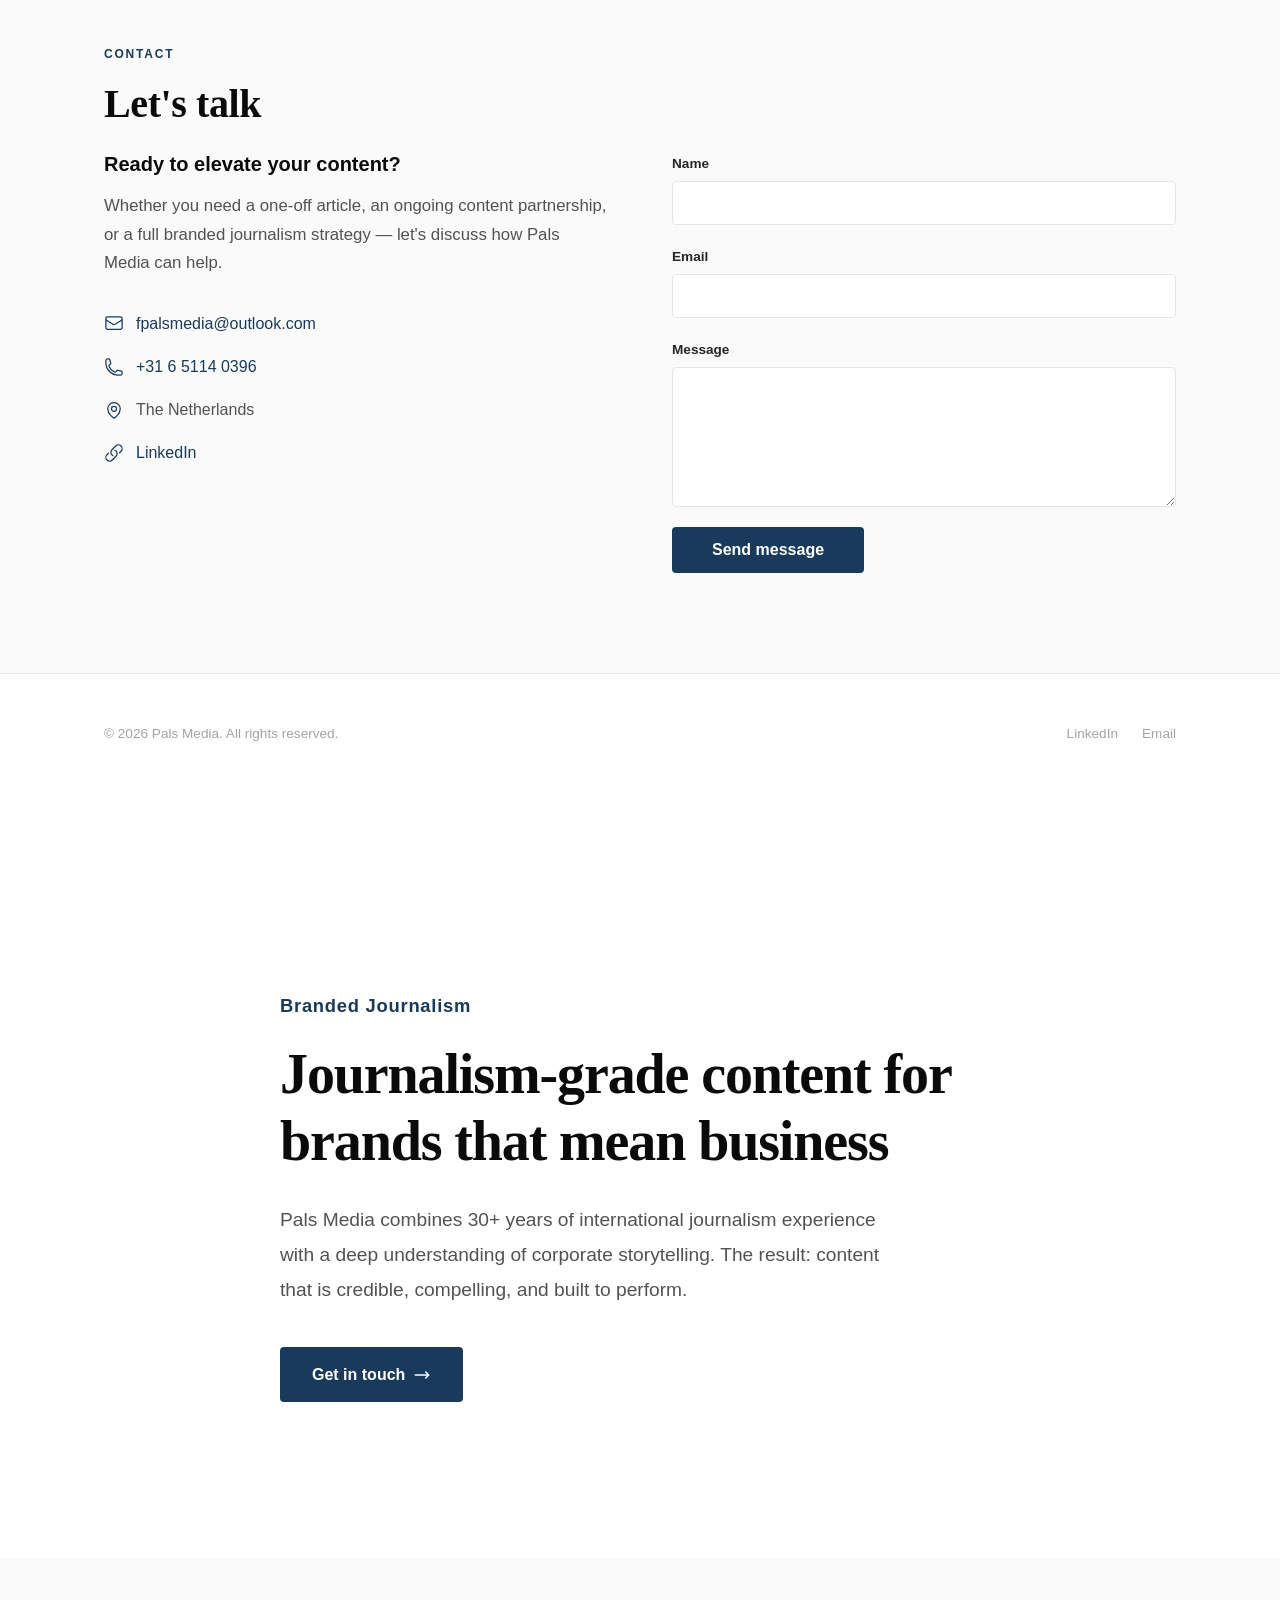
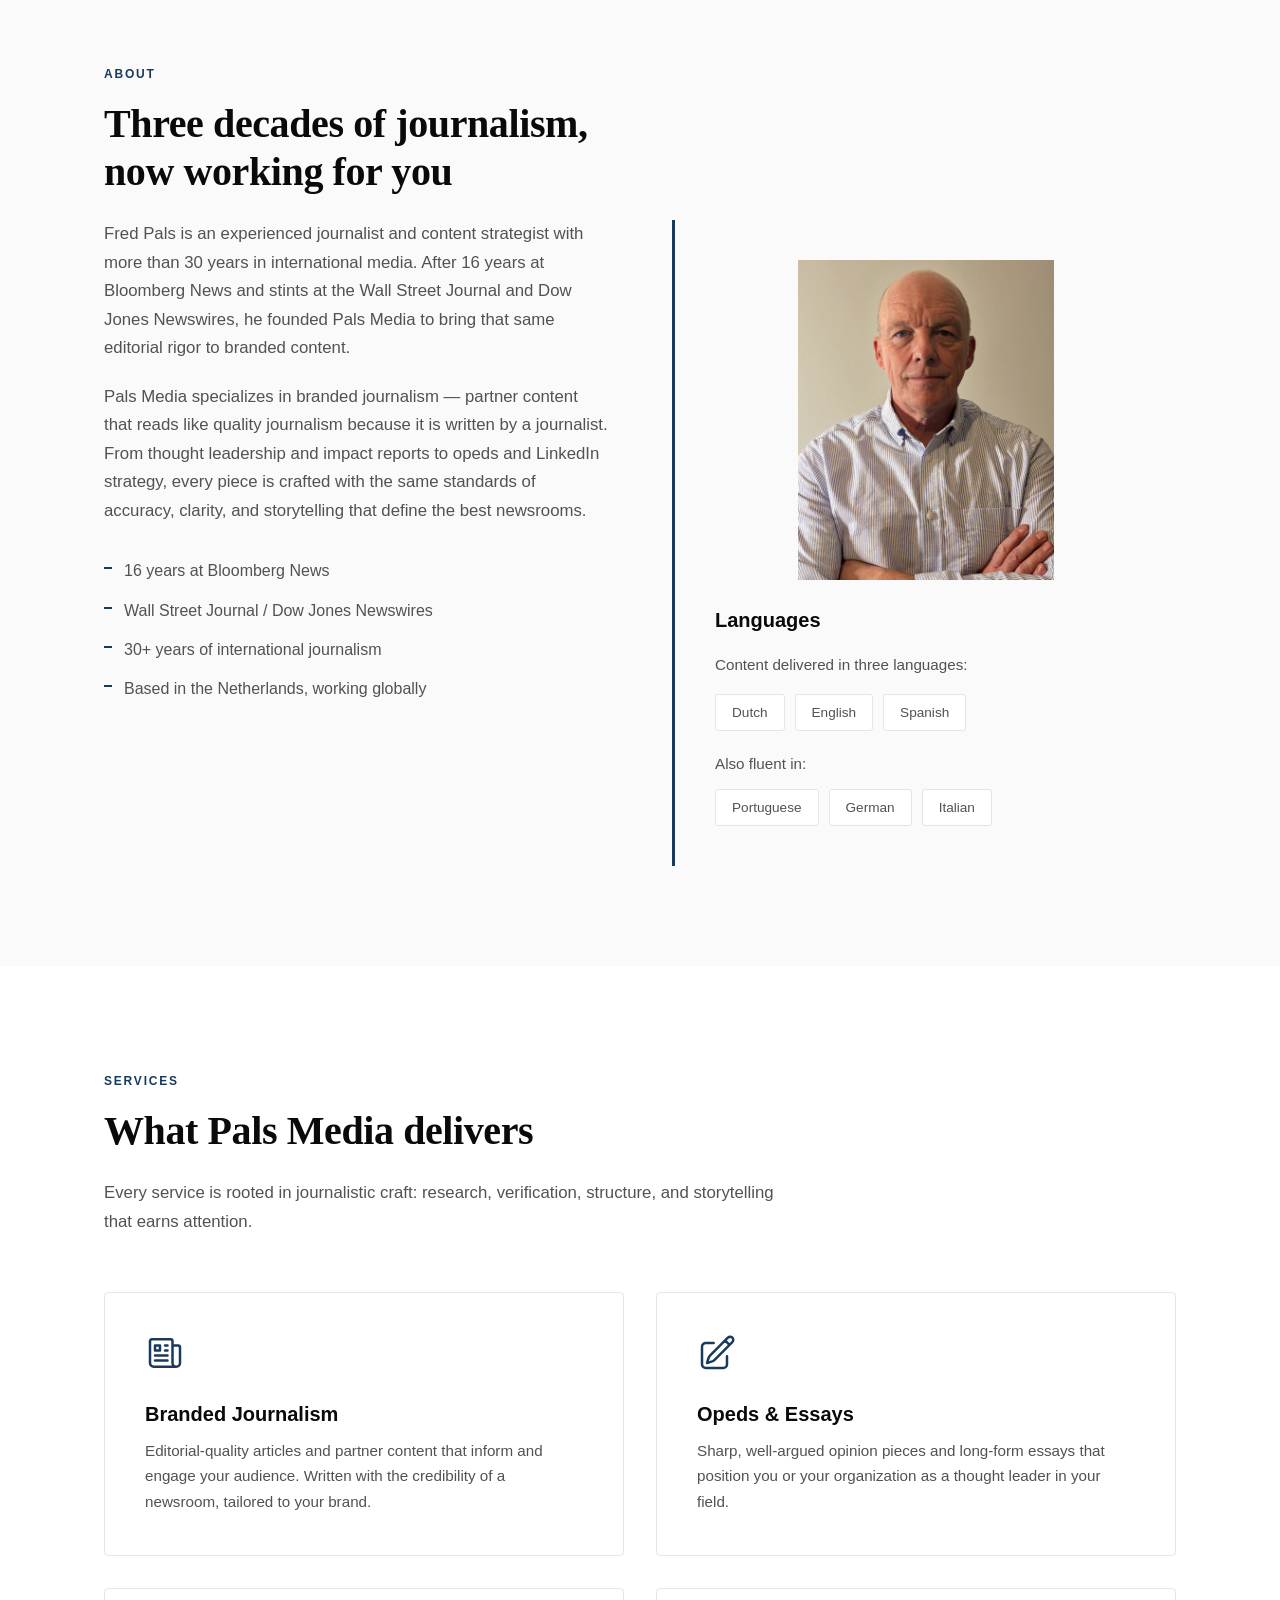
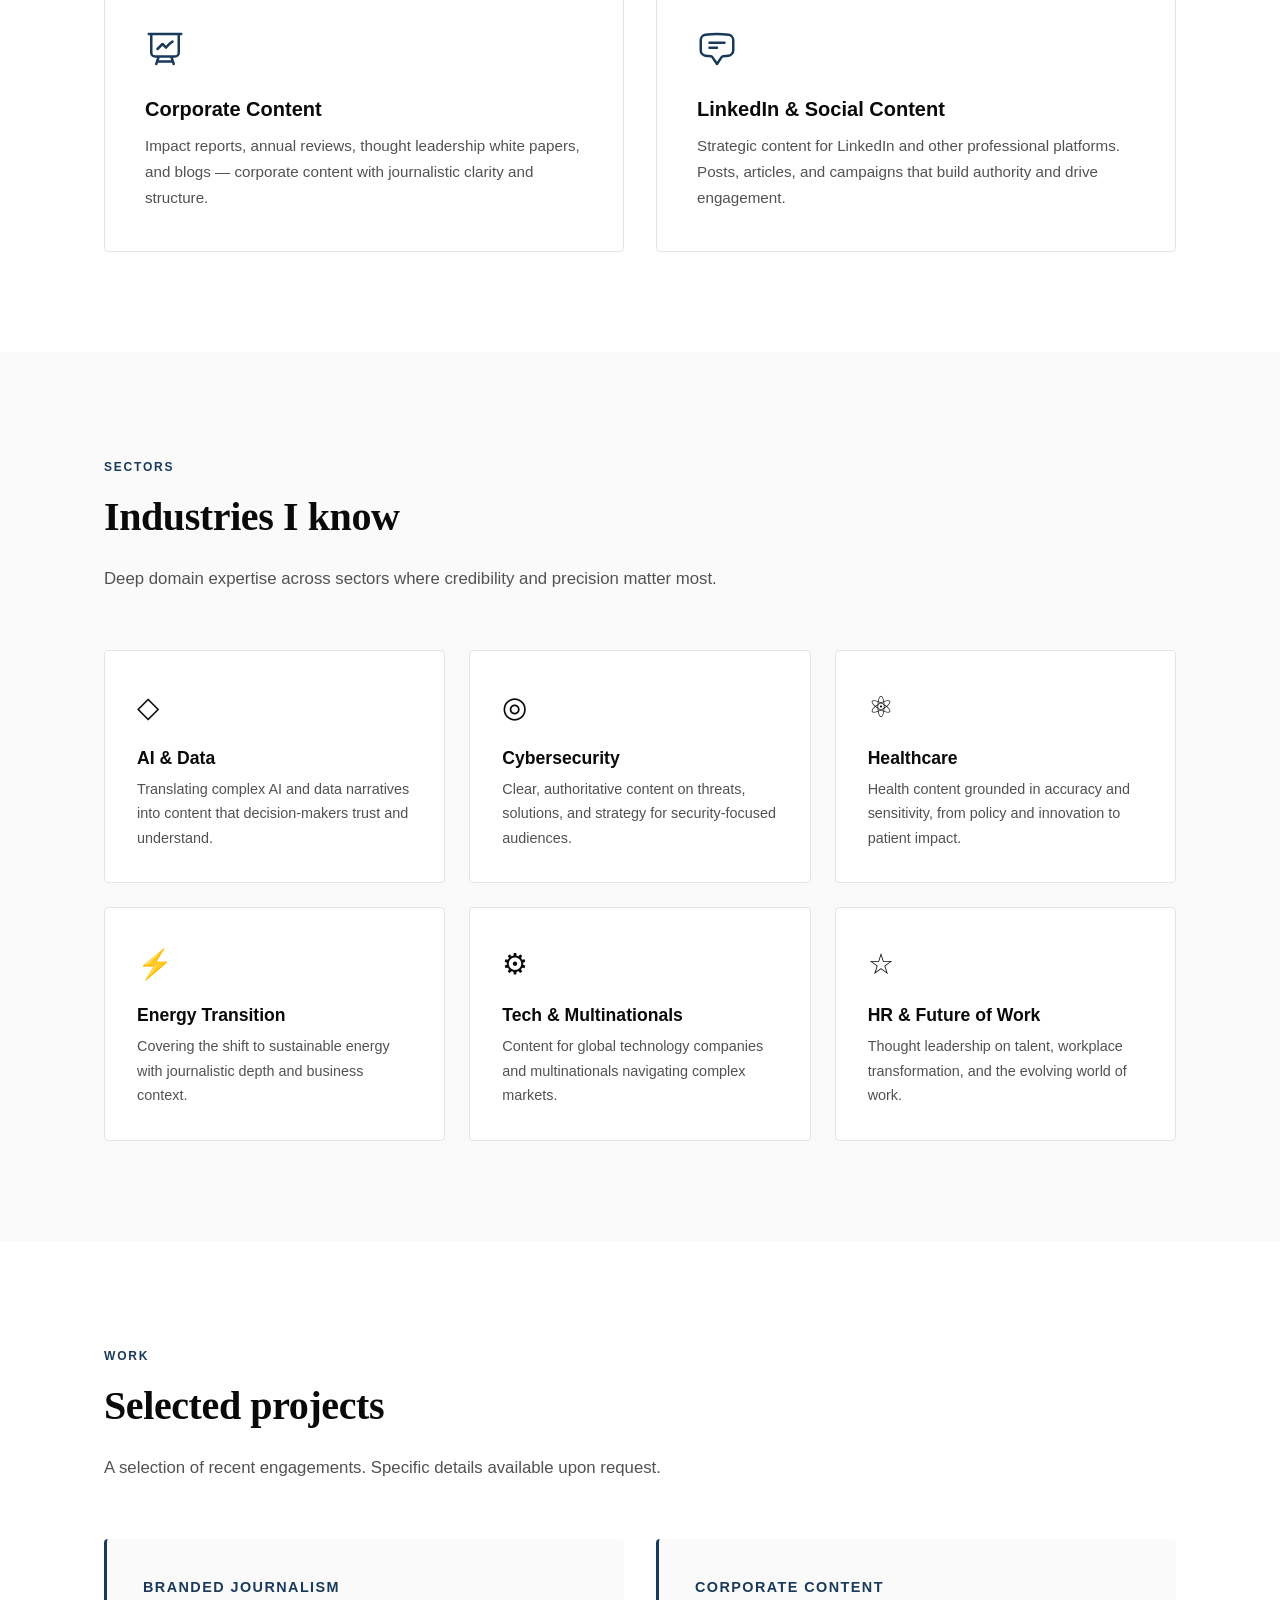
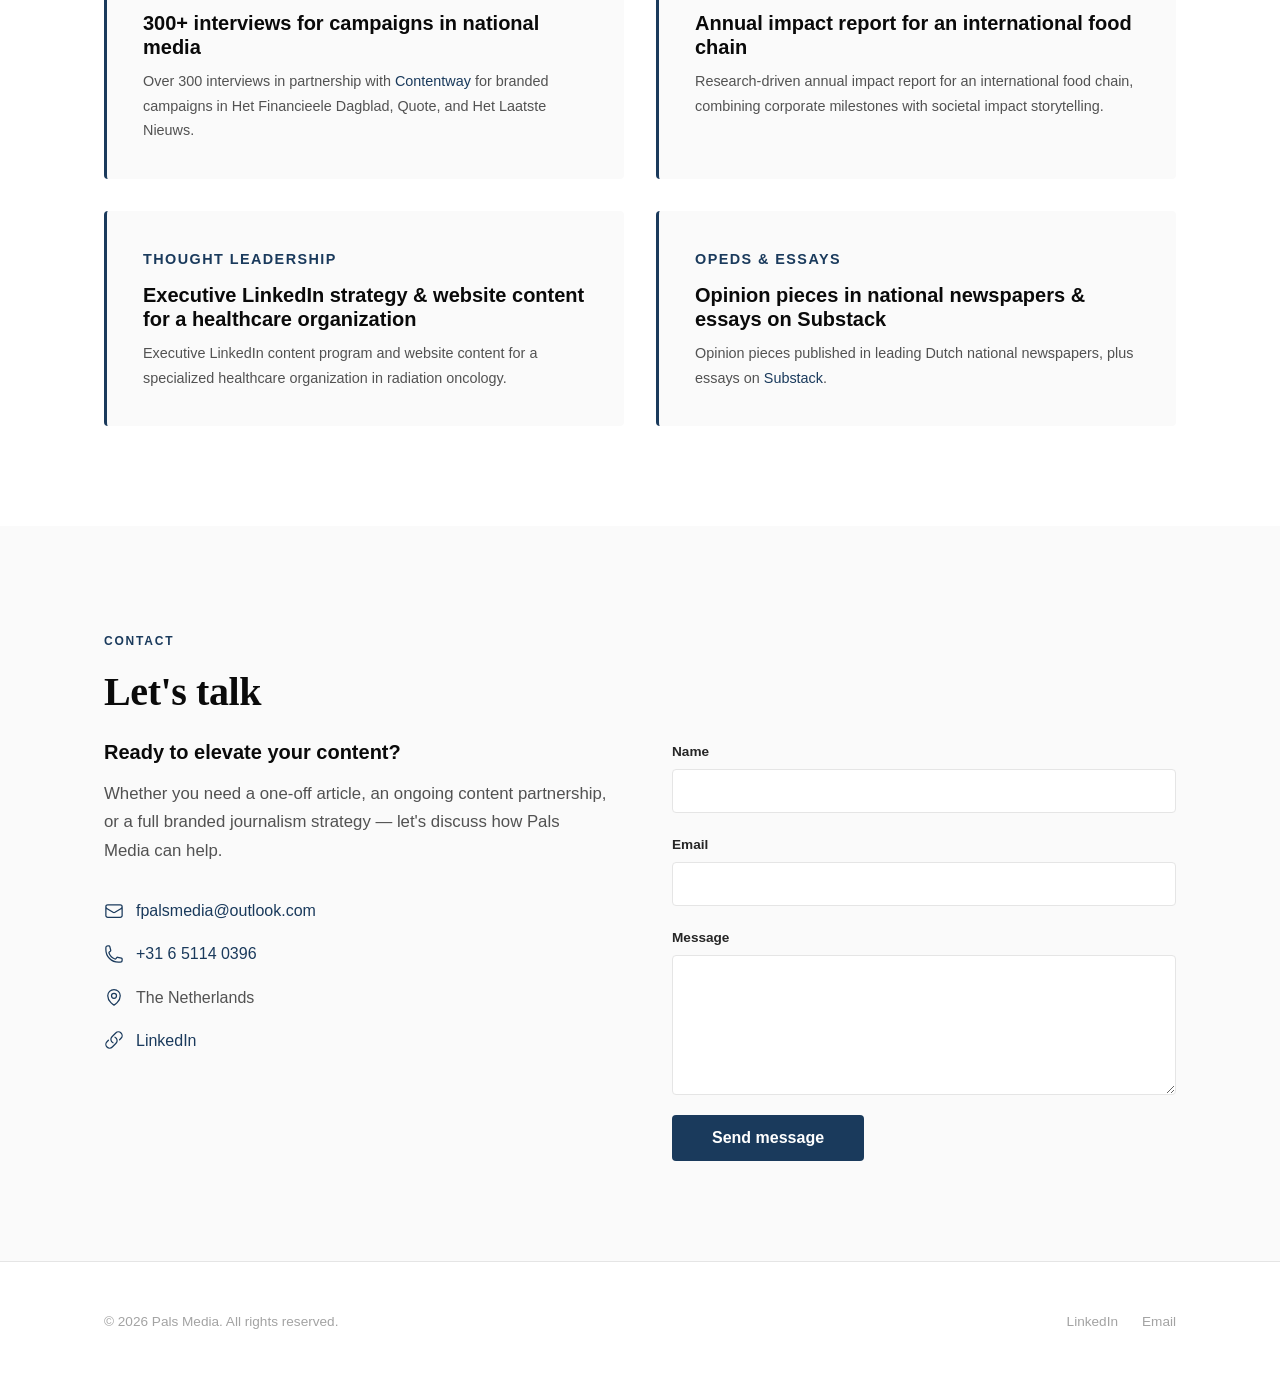
==== commit 7471400c: "Update index.html" ====
--- a/index.html
+++ b/index.html
@@ -1,3 +1,249 @@
+<!DOCTYPE html>
+<html lang="en">
+<head>
+  <meta charset="UTF-8">
+  <meta name="viewport" content="width=device-width, initial-scale=1.0">
+  <title>Pals Media — Branded Journalism &amp; Corporate Content</title>
+  <meta name="description" content="Pals Media delivers journalism-grade branded content, corporate communications, and thought leadership. 30+ years of experience from Bloomberg News, Wall Street Journal, and Dow Jones.">
+  <link rel="stylesheet" href="css/style.css">
+</head>
+<body>
+
+  <!-- Header -->
+  <header class="header" id="header">
+    <div class="container header__inner">
+      <a href="#hero" class="header__logo">Pals <span>Media</span></a>
+      <nav class="nav" id="nav">
+        <a href="#about" class="nav__link">About</a>
+        <a href="#services" class="nav__link">Services</a>
+        <a href="#sectors" class="nav__link">Sectors</a>
+        <a href="#work" class="nav__link">Work</a>
+        <a href="#contact" class="nav__link">Contact</a>
+        <a href="nl.html" class="nav__lang">NL</a>
+      </nav>
+      <button class="nav-toggle" id="navToggle" aria-label="Toggle menu">
+        <span class="nav-toggle__bar"></span>
+        <span class="nav-toggle__bar"></span>
+        <span class="nav-toggle__bar"></span>
+      </button>
+    </div>
+  </header>
+
+  <!-- Hero -->
+  <section class="hero" id="hero">
+    <div class="container">
+      <div class="hero__content">
+        <p class="hero__tagline">Branded Journalism</p>
+        <h1 class="hero__title">Journalism-grade content for brands that mean business</h1>
+        <p class="hero__description">Pals Media combines 30+ years of international journalism experience with a deep understanding of corporate storytelling. The result: content that is credible, compelling, and built to perform.</p>
+        <a href="#contact" class="hero__cta">
+          Get in touch
+          <svg xmlns="http://www.w3.org/2000/svg" fill="none" viewBox="0 0 24 24" stroke="currentColor" stroke-width="2"><path stroke-linecap="round" stroke-linejoin="round" d="M17 8l4 4m0 0l-4 4m4-4H3"/></svg>
+        </a>
+      </div>
+    </div>
+  </section>
+
+  <!-- About -->
+  <section class="section section--gray" id="about">
+    <div class="container">
+      <span class="section__label">About</span>
+      <h2 class="section__title">Three decades of journalism,<br>now working for you</h2>
+      <div class="about__grid">
+        <div class="about__text fade-in">
+          <p>Fred Pals is an experienced journalist and content strategist with more than 30 years in international media. After 16 years at Bloomberg News and stints at the Wall Street Journal and Dow Jones Newswires, he founded Pals Media to bring that same editorial rigor to branded content.</p>
+          <p>Pals Media specializes in branded journalism &mdash; partner content that reads like quality journalism because it is written by a journalist. From thought leadership and impact reports to opeds and LinkedIn strategy, every piece is crafted with the same standards of accuracy, clarity, and storytelling that define the best newsrooms.</p>
+          <ul class="about__credentials">
+            <li>16 years at Bloomberg News</li>
+            <li>Wall Street Journal / Dow Jones Newswires</li>
+            <li>30+ years of international journalism</li>
+            <li>Based in the Netherlands, working globally</li>
+          </ul>
+        </div>
+        <div class="about__sidebar fade-in">
+          <img src="img/fred-pals.jpeg" alt="Fred Pals" class="about__photo">
+          <h3>Languages</h3>
+          <p style="margin-bottom: 16px; font-size: 0.95rem;">Content delivered in three languages:</p>
+          <ul class="languages">
+            <li>Dutch</li>
+            <li>English</li>
+            <li>Spanish</li>
+          </ul>
+          <p style="margin-top: 20px; margin-bottom: 12px; font-size: 0.95rem;">Also fluent in:</p>
+          <ul class="languages">
+            <li>Portuguese</li>
+            <li>German</li>
+            <li>Italian</li>
+          </ul>
+        </div>
+      </div>
+    </div>
+  </section>
+
+  <!-- Services -->
+  <section class="section" id="services">
+    <div class="container">
+      <span class="section__label">Services</span>
+      <h2 class="section__title">What Pals Media delivers</h2>
+      <p class="section__intro">Every service is rooted in journalistic craft: research, verification, structure, and storytelling that earns attention.</p>
+      <div class="services__grid">
+        <div class="service-card fade-in">
+          <svg class="service-card__icon" xmlns="http://www.w3.org/2000/svg" fill="none" viewBox="0 0 24 24" stroke="currentColor" stroke-width="1.5"><path stroke-linecap="round" stroke-linejoin="round" d="M12 7.5h1.5m-1.5 3h1.5m-7.5 3h7.5m-7.5 3h7.5m3-9h3.375c.621 0 1.125.504 1.125 1.125V18a2.25 2.25 0 01-2.25 2.25M16.5 7.5V18a2.25 2.25 0 002.25 2.25M16.5 7.5V4.875c0-.621-.504-1.125-1.125-1.125H4.125C3.504 3.75 3 4.254 3 4.875V18a2.25 2.25 0 002.25 2.25h13.5M6 7.5h3v3H6v-3z"/></svg>
+          <h3>Branded Journalism</h3>
+          <p>Editorial-quality articles and partner content that inform and engage your audience. Written with the credibility of a newsroom, tailored to your brand.</p>
+        </div>
+        <div class="service-card fade-in">
+          <svg class="service-card__icon" xmlns="http://www.w3.org/2000/svg" fill="none" viewBox="0 0 24 24" stroke="currentColor" stroke-width="1.5"><path stroke-linecap="round" stroke-linejoin="round" d="M16.862 4.487l1.687-1.688a1.875 1.875 0 112.652 2.652L10.582 16.07a4.5 4.5 0 01-1.897 1.13L6 18l.8-2.685a4.5 4.5 0 011.13-1.897l8.932-8.931zm0 0L19.5 7.125M18 14v4.75A2.25 2.25 0 0115.75 21H5.25A2.25 2.25 0 013 18.75V8.25A2.25 2.25 0 015.25 6H10"/></svg>
+          <h3>Opeds &amp; Essays</h3>
+          <p>Sharp, well-argued opinion pieces and long-form essays that position you or your organization as a thought leader in your field.</p>
+        </div>
+        <div class="service-card fade-in">
+          <svg class="service-card__icon" xmlns="http://www.w3.org/2000/svg" fill="none" viewBox="0 0 24 24" stroke="currentColor" stroke-width="1.5"><path stroke-linecap="round" stroke-linejoin="round" d="M3.75 3v11.25A2.25 2.25 0 006 16.5h2.25M3.75 3h-1.5m1.5 0h16.5m0 0h1.5m-1.5 0v11.25A2.25 2.25 0 0118 16.5h-2.25m-7.5 0h7.5m-7.5 0l-1 3m8.5-3l1 3m0 0l.5 1.5m-.5-1.5h-9.5m0 0l-.5 1.5m.75-9l3-3 2.148 2.148A12.061 12.061 0 0116.5 7.605"/></svg>
+          <h3>Corporate Content</h3>
+          <p>Impact reports, annual reviews, thought leadership white papers, and blogs &mdash; corporate content with journalistic clarity and structure.</p>
+        </div>
+        <div class="service-card fade-in">
+          <svg class="service-card__icon" xmlns="http://www.w3.org/2000/svg" fill="none" viewBox="0 0 24 24" stroke="currentColor" stroke-width="1.5"><path stroke-linecap="round" stroke-linejoin="round" d="M7.5 8.25h9m-9 3H12m-9.75 1.51c0 1.6 1.123 2.994 2.707 3.227 1.129.166 2.27.293 3.423.379.35.026.67.21.865.501L12 21l2.755-4.133a1.14 1.14 0 01.865-.501 48.172 48.172 0 003.423-.379c1.584-.233 2.707-1.626 2.707-3.228V6.741c0-1.602-1.123-2.995-2.707-3.228A48.394 48.394 0 0012 3c-2.392 0-4.744.175-7.043.513C3.373 3.746 2.25 5.14 2.25 6.741v6.018z"/></svg>
+          <h3>LinkedIn &amp; Social Content</h3>
+          <p>Strategic content for LinkedIn and other professional platforms. Posts, articles, and campaigns that build authority and drive engagement.</p>
+        </div>
+      </div>
+    </div>
+  </section>
+
+  <!-- Sectors -->
+  <section class="section section--gray" id="sectors">
+    <div class="container">
+      <span class="section__label">Sectors</span>
+      <h2 class="section__title">Industries I know</h2>
+      <p class="section__intro">Deep domain expertise across sectors where credibility and precision matter most.</p>
+      <div class="sectors__grid">
+        <div class="sector-item fade-in">
+          <span class="sector-item__icon" aria-hidden="true">&#9671;</span>
+          <h3>AI &amp; Data</h3>
+          <p>Translating complex AI and data narratives into content that decision-makers trust and understand.</p>
+        </div>
+        <div class="sector-item fade-in">
+          <span class="sector-item__icon" aria-hidden="true">&#9678;</span>
+          <h3>Cybersecurity</h3>
+          <p>Clear, authoritative content on threats, solutions, and strategy for security-focused audiences.</p>
+        </div>
+        <div class="sector-item fade-in">
+          <span class="sector-item__icon" aria-hidden="true">&#9883;</span>
+          <h3>Healthcare</h3>
+          <p>Health content grounded in accuracy and sensitivity, from policy and innovation to patient impact.</p>
+        </div>
+        <div class="sector-item fade-in">
+          <span class="sector-item__icon" aria-hidden="true">&#9889;</span>
+          <h3>Energy Transition</h3>
+          <p>Covering the shift to sustainable energy with journalistic depth and business context.</p>
+        </div>
+        <div class="sector-item fade-in">
+          <span class="sector-item__icon" aria-hidden="true">&#9881;</span>
+          <h3>Tech &amp; Multinationals</h3>
+          <p>Content for global technology companies and multinationals navigating complex markets.</p>
+        </div>
+        <div class="sector-item fade-in">
+          <span class="sector-item__icon" aria-hidden="true">&#9734;</span>
+          <h3>HR &amp; Future of Work</h3>
+          <p>Thought leadership on talent, workplace transformation, and the evolving world of work.</p>
+        </div>
+      </div>
+    </div>
+  </section>
+
+  <!-- Work / Portfolio -->
+  <section class="section" id="work">
+    <div class="container">
+      <span class="section__label">Work</span>
+      <h2 class="section__title">Selected projects</h2>
+      <p class="section__intro">A selection of recent engagements. Specific details available upon request.</p>
+      <div class="portfolio__grid">
+        <div class="portfolio-card fade-in">
+          <p class="portfolio-card__type">Branded Journalism</p>
+          <h3>300+ interviews for campaigns in national media</h3>
+          <p>Over 300 interviews in partnership with <a href="https://contentway.eu/nl/publications" target="_blank" rel="noopener">Contentway</a> for branded campaigns in Het Financieele Dagblad, Quote, and Het Laatste Nieuws.</p>
+        </div>
+        <div class="portfolio-card fade-in">
+          <p class="portfolio-card__type">Corporate Content</p>
+          <h3>Annual impact report for an international food chain</h3>
+          <p>Research-driven annual impact report for an international food chain, combining corporate milestones with societal impact storytelling.</p>
+        </div>
+        <div class="portfolio-card fade-in">
+          <p class="portfolio-card__type">Thought Leadership</p>
+          <h3>Executive LinkedIn strategy &amp; website content for a healthcare organization</h3>
+          <p>Executive LinkedIn content program and website content for a specialized healthcare organization in radiation oncology.</p>
+        </div>
+        <div class="portfolio-card fade-in">
+          <p class="portfolio-card__type">Opeds &amp; Essays</p>
+          <h3>Opinion pieces in national newspapers &amp; essays on Substack</h3>
+          <p>Opinion pieces published in leading Dutch national newspapers, plus essays on <a href="https://substack.com/@fp23" target="_blank" rel="noopener">Substack</a>.</p>
+        </div>
+      </div>
+    </div>
+  </section>
+
+  <!-- Contact -->
+  <section class="section section--gray" id="contact">
+    <div class="container">
+      <span class="section__label">Contact</span>
+      <h2 class="section__title">Let's talk</h2>
+      <div class="contact__grid">
+        <div class="contact__info fade-in">
+          <h3>Ready to elevate your content?</h3>
+          <p>Whether you need a one-off article, an ongoing content partnership, or a full branded journalism strategy &mdash; let's discuss how Pals Media can help.</p>
+          <ul class="contact__details">
+            <li>
+              <svg xmlns="http://www.w3.org/2000/svg" fill="none" viewBox="0 0 24 24" stroke="currentColor" stroke-width="1.5"><path stroke-linecap="round" stroke-linejoin="round" d="M21.75 6.75v10.5a2.25 2.25 0 01-2.25 2.25h-15a2.25 2.25 0 01-2.25-2.25V6.75m19.5 0A2.25 2.25 0 0019.5 4.5h-15a2.25 2.25 0 00-2.25 2.25m19.5 0v.243a2.25 2.25 0 01-1.07 1.916l-7.5 4.615a2.25 2.25 0 01-2.36 0L3.32 8.91a2.25 2.25 0 01-1.07-1.916V6.75"/></svg>
+              <a href="mailto:fpalsmedia@outlook.com">fpalsmedia@outlook.com</a>
+            </li>
+            <li>
+              <svg xmlns="http://www.w3.org/2000/svg" fill="none" viewBox="0 0 24 24" stroke="currentColor" stroke-width="1.5"><path stroke-linecap="round" stroke-linejoin="round" d="M2.25 6.75c0 8.284 6.716 15 15 15h2.25a2.25 2.25 0 002.25-2.25v-1.372c0-.516-.351-.966-.852-1.091l-4.423-1.106c-.44-.11-.902.055-1.173.417l-.97 1.293c-.282.376-.769.542-1.21.38a12.035 12.035 0 01-7.143-7.143c-.162-.441.004-.928.38-1.21l1.293-.97c.363-.271.527-.734.417-1.173L6.963 3.102a1.125 1.125 0 00-1.091-.852H4.5A2.25 2.25 0 002.25 4.5v2.25z"/></svg>
+              <a href="tel:+31651140396">+31 6 5114 0396</a>
+            </li>
+            <li>
+              <svg xmlns="http://www.w3.org/2000/svg" fill="none" viewBox="0 0 24 24" stroke="currentColor" stroke-width="1.5"><path stroke-linecap="round" stroke-linejoin="round" d="M15 10.5a3 3 0 11-6 0 3 3 0 016 0z"/><path stroke-linecap="round" stroke-linejoin="round" d="M19.5 10.5c0 7.142-7.5 11.25-7.5 11.25S4.5 17.642 4.5 10.5a7.5 7.5 0 1115 0z"/></svg>
+              The Netherlands
+            </li>
+            <li>
+              <svg xmlns="http://www.w3.org/2000/svg" fill="none" viewBox="0 0 24 24" stroke="currentColor" stroke-width="1.5"><path stroke-linecap="round" stroke-linejoin="round" d="M13.19 8.688a4.5 4.5 0 011.242 7.244l-4.5 4.5a4.5 4.5 0 01-6.364-6.364l1.757-1.757m13.35-.622l1.757-1.757a4.5 4.5 0 00-6.364-6.364l-4.5 4.5a4.5 4.5 0 001.242 7.244"/></svg>
+              <a href="https://www.linkedin.com/in/fred-pals-5a38169/" target="_blank" rel="noopener">LinkedIn</a>
+            </li>
+          </ul>
+        </div>
+        <form class="contact__form fade-in" id="contactForm">
+          <div class="form-group">
+            <label for="name">Name</label>
+            <input type="text" id="name" name="name" required autocomplete="name">
+          </div>
+          <div class="form-group">
+            <label for="email">Email</label>
+            <input type="email" id="email" name="email" required autocomplete="email">
+          </div>
+          <div class="form-group">
+            <label for="message">Message</label>
+            <textarea id="message" name="message" required></textarea>
+          </div>
+          <button type="submit" class="form-submit">Send message</button>
+        </form>
+      </div>
+    </div>
+  </section>
+
+  <!-- Footer -->
+  <footer class="footer">
+    <div class="container footer__inner">
+      <p class="footer__copy">&copy; 2026 Pals Media. All rights reserved.</p>
+      <div class="footer__links">
+        <a href="https://www.linkedin.com/in/fred-pals-5a38169/" target="_blank" rel="noopener">LinkedIn</a>
+        <a href="mailto:fpalsmedia@outlook.com">Email</a>
+      </div>
+    </div>
+  </footer>
+
+  <script src="js/main.js"></script>
+</body>
+</html>
 <!DOCTYPE html>
 <html lang="en">
 <head>
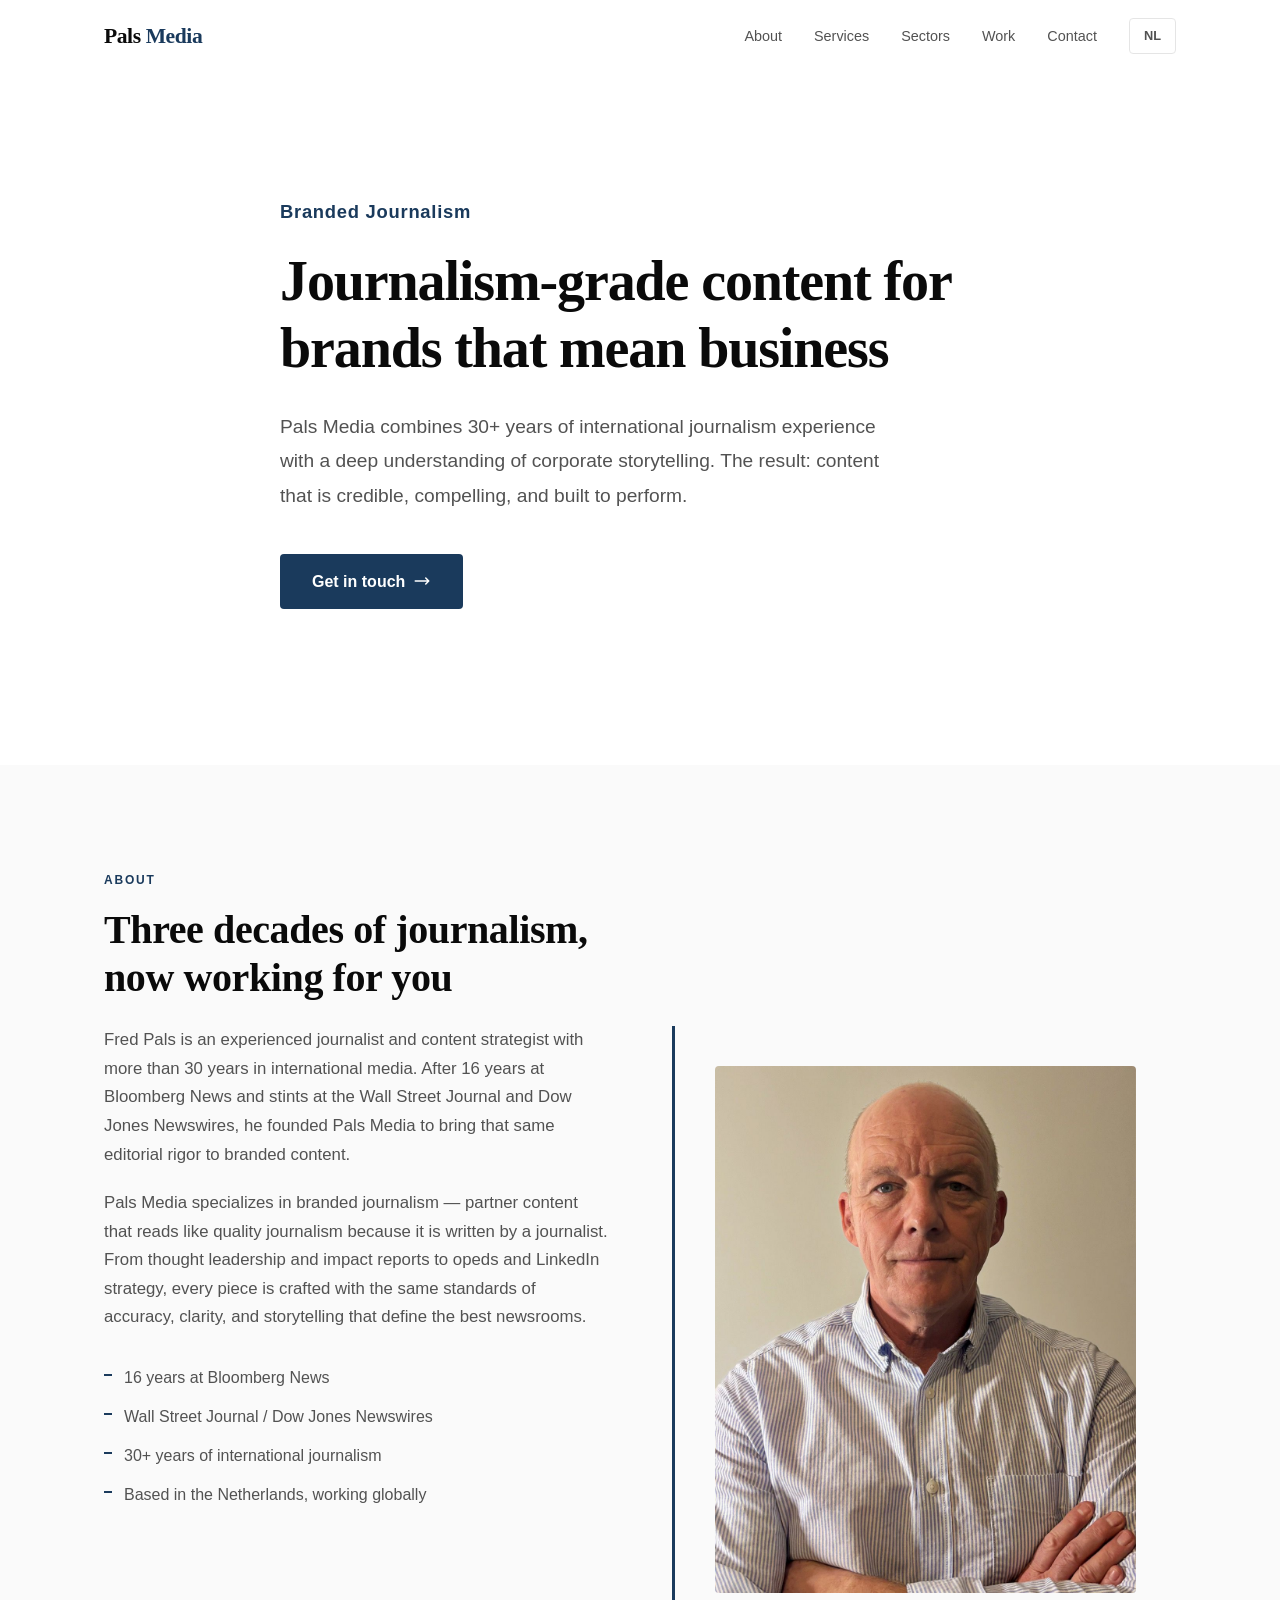
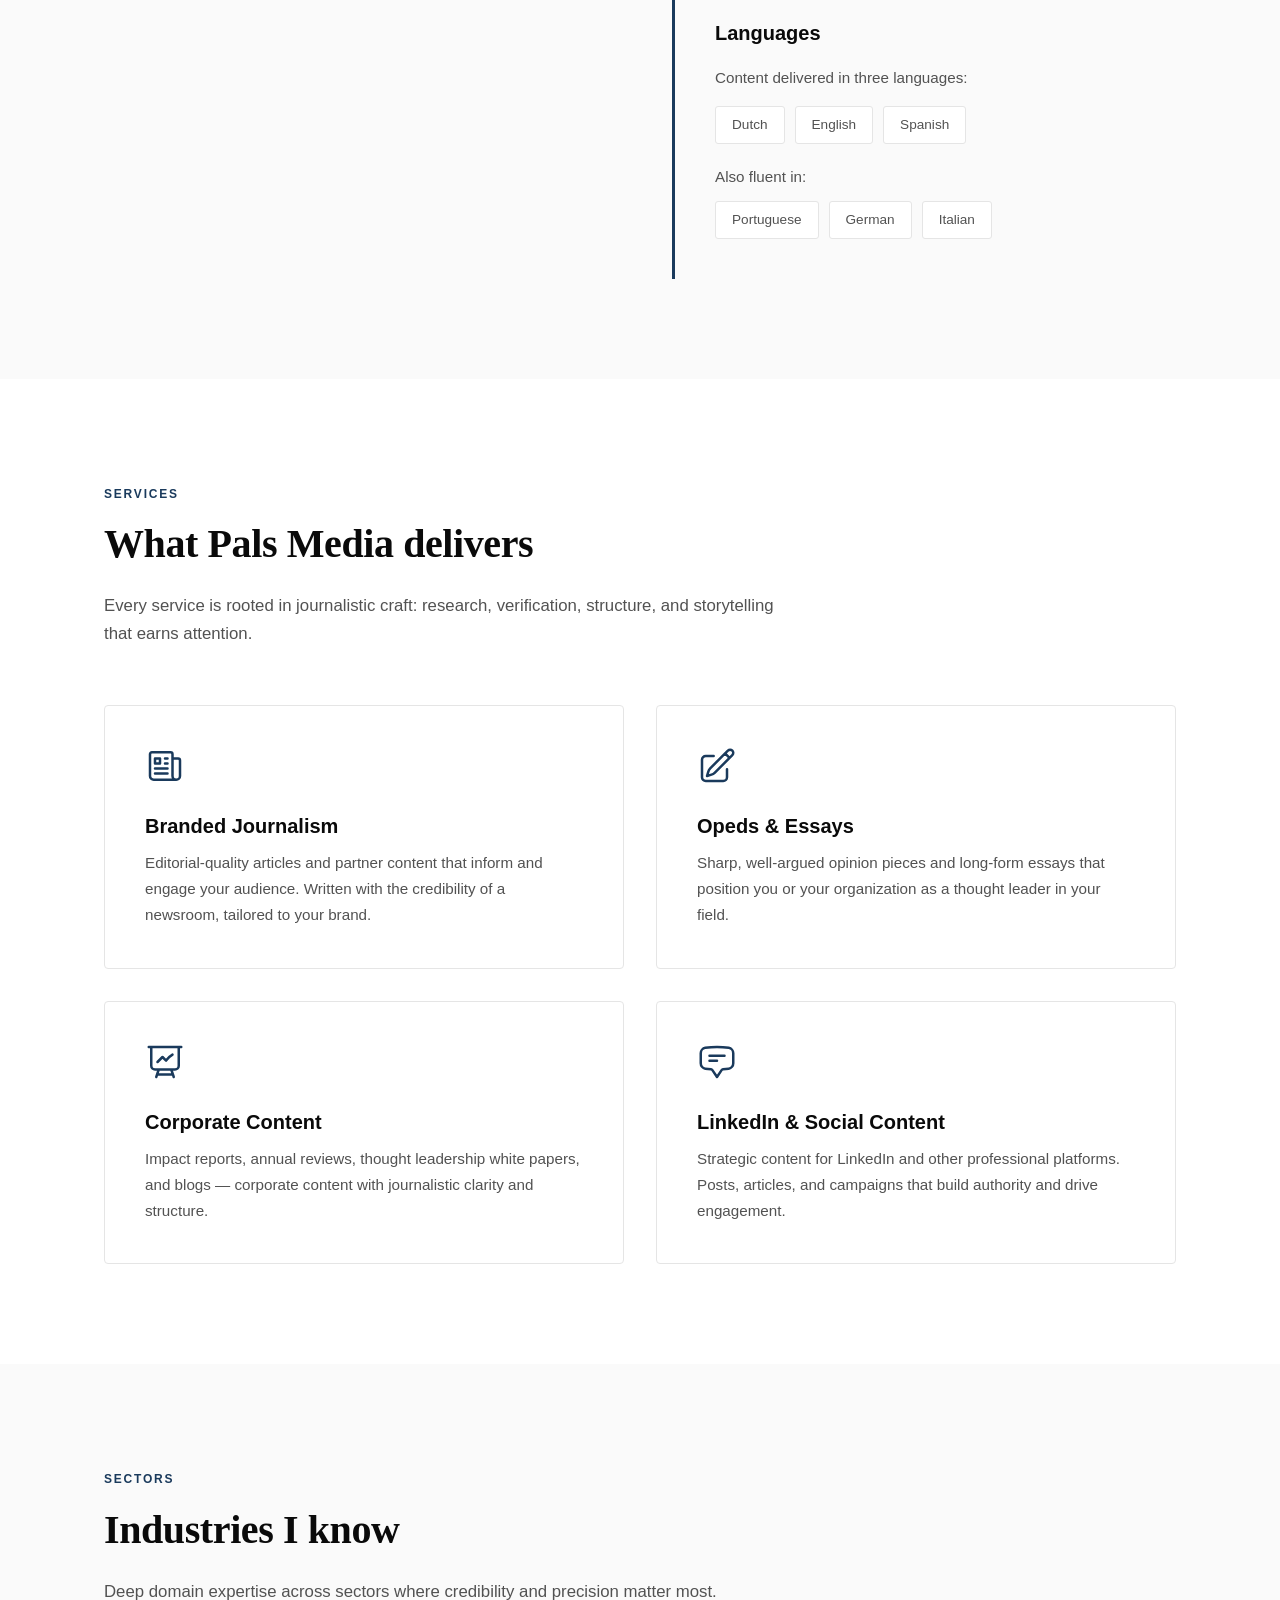
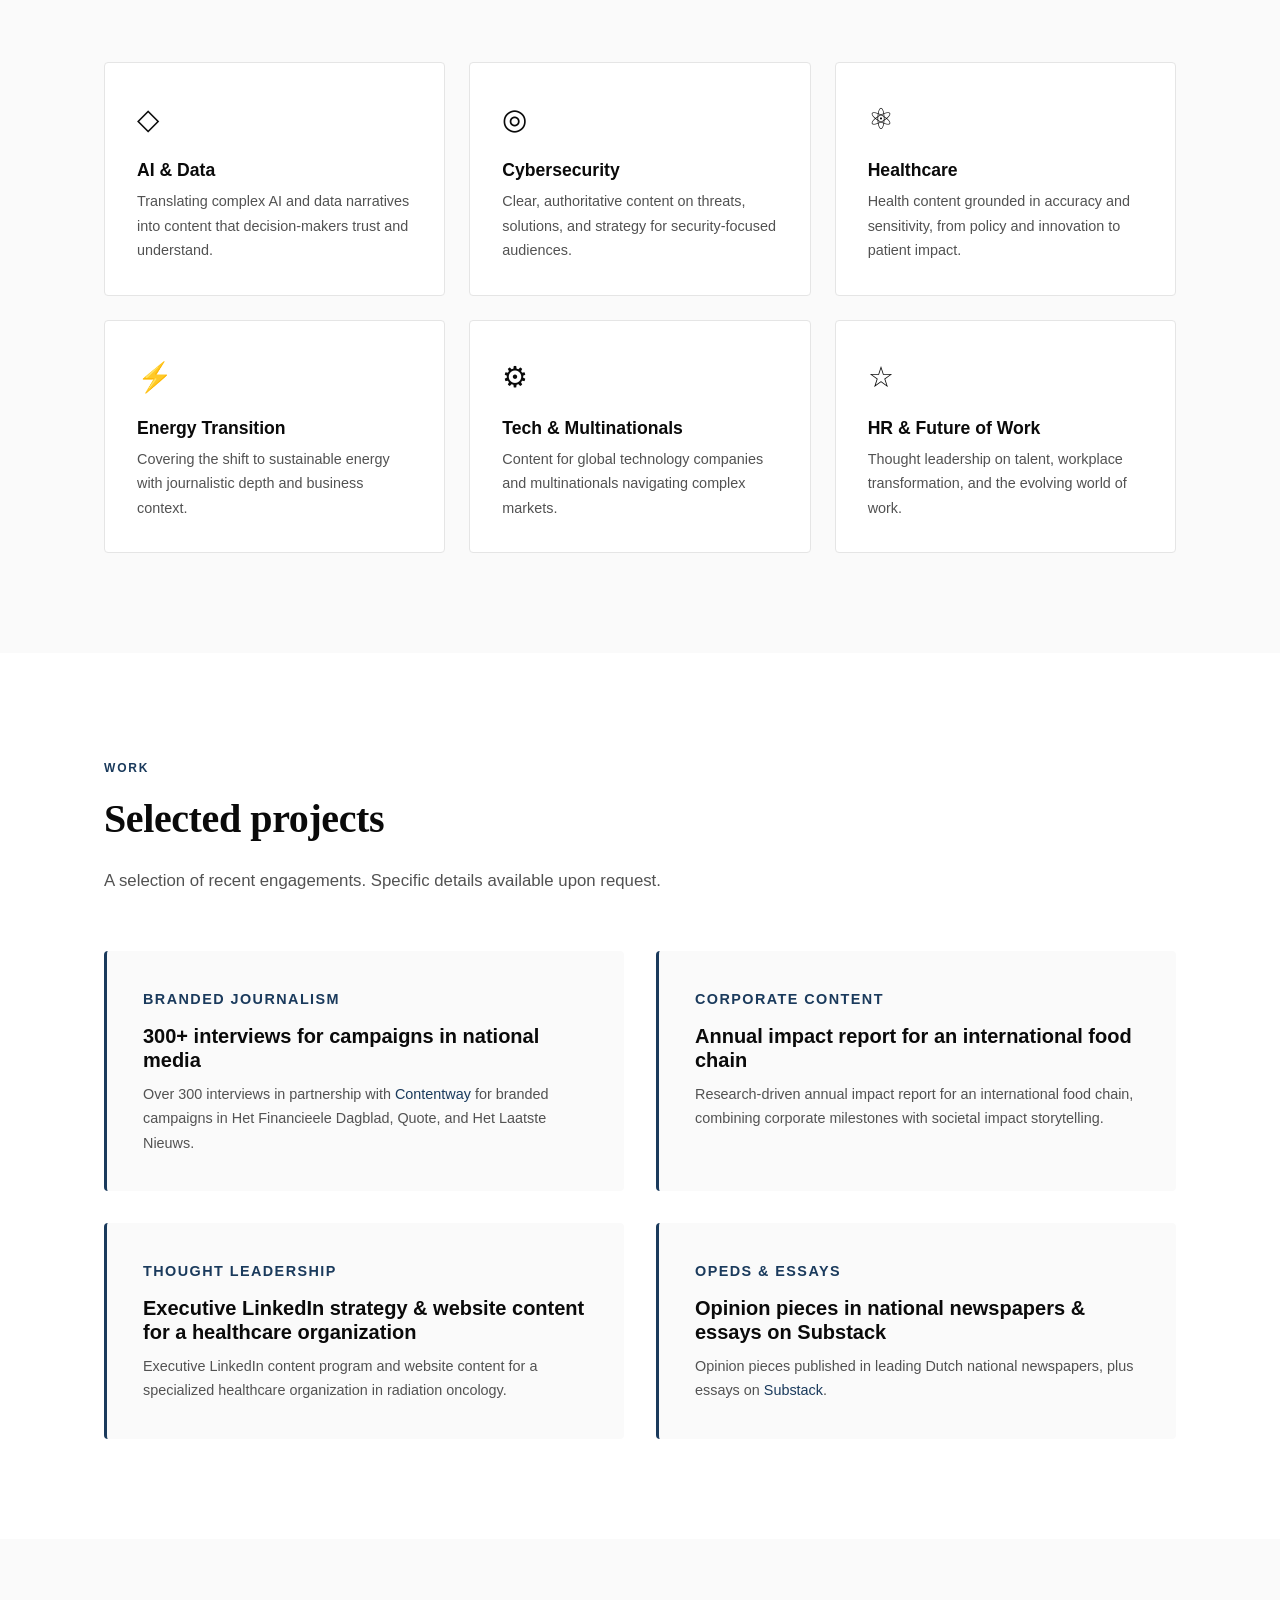
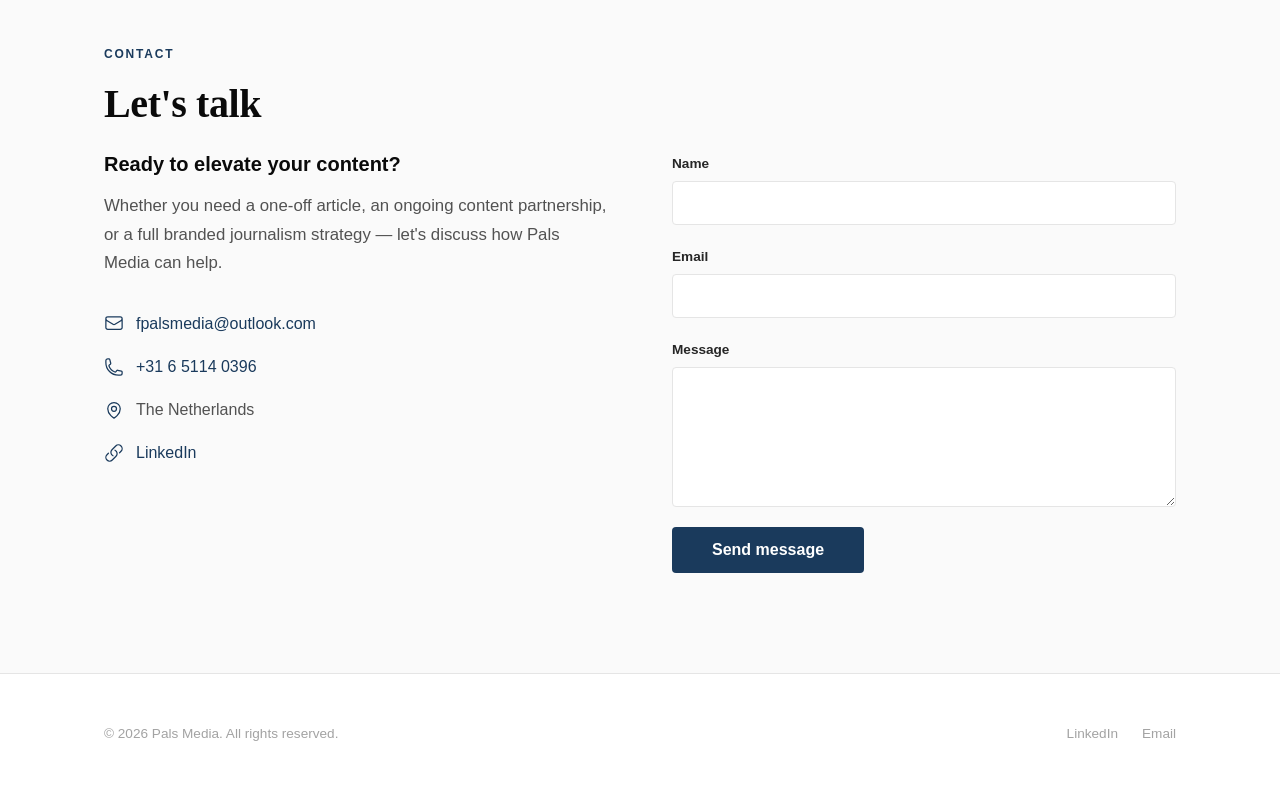
==== commit c277cc91: "Update index.html" ====
--- a/index.html
+++ b/index.html
@@ -244,307 +244,3 @@
   <script src="js/main.js"></script>
 </body>
 </html>
-<!DOCTYPE html>
-<html lang="en">
-<head>
-  <meta charset="UTF-8">
-  <meta name="viewport" content="width=device-width, initial-scale=1.0">
-  <title>Pals Media — Branded Journalism &amp; Corporate Content</title>
-  <meta name="description" content="Pals Media delivers journalism-grade branded content, corporate communications, and thought leadership. 30+ years of experience from Bloomberg News, Wall Street Journal, and Dow Jones.">
-
-  <!-- Canonical + language alternates (SEO) -->
-  <link rel="canonical" href="https://pals-media.nl/">
-  <link rel="alternate" hreflang="en" href="https://pals-media.nl/">
-  <link rel="alternate" hreflang="nl" href="https://pals-media.nl/nl.html">
-  <link rel="alternate" hreflang="x-default" href="https://pals-media.nl/">
-
-  <!-- Favicon -->
-  <link rel="icon" type="image/png" href="img/favicon.png">
-
-  <!-- Open Graph (LinkedIn, Facebook, WhatsApp share previews) -->
-  <meta property="og:type" content="website">
-  <meta property="og:title" content="Pals Media — Branded Journalism & Corporate Content">
-  <meta property="og:description" content="Journalism-grade content for brands that mean business. 30+ years of international journalism, now working for you.">
-  <meta property="og:image" content="https://pals-media.nl/img/fred-pals.jpeg">
-  <meta property="og:url" content="https://pals-media.nl/">
-  <meta property="og:locale" content="en_US">
-  <meta property="og:locale:alternate" content="nl_NL">
-
-  <!-- Twitter / X card -->
-  <meta name="twitter:card" content="summary_large_image">
-  <meta name="twitter:title" content="Pals Media — Branded Journalism & Corporate Content">
-  <meta name="twitter:description" content="Journalism-grade content for brands that mean business.">
-  <meta name="twitter:image" content="https://pals-media.nl/img/fred-pals.jpeg">
-
-  <!-- Schema.org structured data (helps Google understand who you are) -->
-  <script type="application/ld+json">
-  {
-    "@context": "https://schema.org",
-    "@type": "Person",
-    "name": "Fred Pals",
-    "jobTitle": "Journalist & Content Strategist",
-    "image": "https://pals-media.nl/img/fred-pals.jpeg",
-    "url": "https://pals-media.nl/",
-    "sameAs": [
-      "https://www.linkedin.com/in/fred-pals-5a38169/",
-      "https://substack.com/@fp23"
-    ],
-    "email": "fpalsmedia@outlook.com",
-    "telephone": "+31651140396",
-    "address": {
-      "@type": "PostalAddress",
-      "addressCountry": "NL"
-    },
-    "knowsLanguage": ["Dutch", "English", "Spanish", "Portuguese", "German", "Italian"],
-    "alumniOf": [
-      { "@type": "Organization", "name": "Bloomberg News" },
-      { "@type": "Organization", "name": "Wall Street Journal" },
-      { "@type": "Organization", "name": "Dow Jones Newswires" }
-    ],
-    "worksFor": {
-      "@type": "Organization",
-      "name": "Pals Media",
-      "url": "https://pals-media.nl/"
-    }
-  }
-  </script>
-
-  <link rel="stylesheet" href="css/style.css">
-</head>
-<body>
-
-  <!-- Header -->
-  <header class="header" id="header">
-    <div class="container header__inner">
-      <a href="#hero" class="header__logo">Pals <span>Media</span></a>
-      <nav class="nav" id="nav">
-        <a href="#about" class="nav__link">About</a>
-        <a href="#services" class="nav__link">Services</a>
-        <a href="#sectors" class="nav__link">Sectors</a>
-        <a href="#work" class="nav__link">Work</a>
-        <a href="#contact" class="nav__link">Contact</a>
-        <a href="nl.html" class="nav__lang" hreflang="nl">NL</a>
-      </nav>
-      <button class="nav-toggle" id="navToggle" aria-label="Toggle menu">
-        <span class="nav-toggle__bar"></span>
-        <span class="nav-toggle__bar"></span>
-        <span class="nav-toggle__bar"></span>
-      </button>
-    </div>
-  </header>
-
-  <!-- Hero -->
-  <section class="hero" id="hero">
-    <div class="container">
-      <div class="hero__content">
-        <p class="hero__tagline">Branded Journalism</p>
-        <h1 class="hero__title">Journalism-grade content for brands that mean business</h1>
-        <p class="hero__description">Pals Media combines 30+ years of international journalism experience with a deep understanding of corporate storytelling. The result: content that is credible, compelling, and built to perform.</p>
-        <a href="#contact" class="hero__cta">
-          Get in touch
-          <svg xmlns="http://www.w3.org/2000/svg" fill="none" viewBox="0 0 24 24" stroke="currentColor" stroke-width="2"><path stroke-linecap="round" stroke-linejoin="round" d="M17 8l4 4m0 0l-4 4m4-4H3"/></svg>
-        </a>
-      </div>
-    </div>
-  </section>
-
-  <!-- About -->
-  <section class="section section--gray" id="about">
-    <div class="container">
-      <span class="section__label">About</span>
-      <h2 class="section__title">Three decades of journalism,<br>now working for you</h2>
-      <div class="about__grid">
-        <div class="about__text fade-in">
-          <p>Fred Pals is an experienced journalist and content strategist with more than 30 years in international media. After 16 years at Bloomberg News and stints at the Wall Street Journal and Dow Jones Newswires, he founded Pals Media to bring that same editorial rigor to branded content.</p>
-          <p>Pals Media specializes in branded journalism &mdash; partner content that reads like quality journalism because it is written by a journalist. From thought leadership and impact reports to opeds and LinkedIn strategy, every piece is crafted with the same standards of accuracy, clarity, and storytelling that define the best newsrooms.</p>
-          <ul class="about__credentials">
-            <li>16 years at Bloomberg News</li>
-            <li>Wall Street Journal / Dow Jones Newswires</li>
-            <li>30+ years of international journalism</li>
-            <li>Based in the Netherlands, working globally</li>
-          </ul>
-        </div>
-        <div class="about__sidebar fade-in">
-          <img src="img/fred-pals.jpeg" alt="Fred Pals, founder of Pals Media" class="about__photo" width="320" height="320" loading="lazy">
-          <h3>Languages</h3>
-          <p style="margin-bottom: 16px; font-size: 0.95rem;">Content delivered in three languages:</p>
-          <ul class="languages">
-            <li>Dutch</li>
-            <li>English</li>
-            <li>Spanish</li>
-          </ul>
-          <p style="margin-top: 20px; margin-bottom: 12px; font-size: 0.95rem;">Also fluent in:</p>
-          <ul class="languages">
-            <li>Portuguese</li>
-            <li>German</li>
-            <li>Italian</li>
-          </ul>
-        </div>
-      </div>
-    </div>
-  </section>
-
-  <!-- Services -->
-  <section class="section" id="services">
-    <div class="container">
-      <span class="section__label">Services</span>
-      <h2 class="section__title">What Pals Media delivers</h2>
-      <p class="section__intro">Every service is rooted in journalistic craft: research, verification, structure, and storytelling that earns attention.</p>
-      <div class="services__grid">
-        <div class="service-card fade-in">
-          <svg class="service-card__icon" xmlns="http://www.w3.org/2000/svg" fill="none" viewBox="0 0 24 24" stroke="currentColor" stroke-width="1.5"><path stroke-linecap="round" stroke-linejoin="round" d="M12 7.5h1.5m-1.5 3h1.5m-7.5 3h7.5m-7.5 3h7.5m3-9h3.375c.621 0 1.125.504 1.125 1.125V18a2.25 2.25 0 01-2.25 2.25M16.5 7.5V18a2.25 2.25 0 002.25 2.25M16.5 7.5V4.875c0-.621-.504-1.125-1.125-1.125H4.125C3.504 3.75 3 4.254 3 4.875V18a2.25 2.25 0 002.25 2.25h13.5M6 7.5h3v3H6v-3z"/></svg>
-          <h3>Branded Journalism</h3>
-          <p>Editorial-quality articles and partner content that inform and engage your audience. Written with the credibility of a newsroom, tailored to your brand.</p>
-        </div>
-        <div class="service-card fade-in">
-          <svg class="service-card__icon" xmlns="http://www.w3.org/2000/svg" fill="none" viewBox="0 0 24 24" stroke="currentColor" stroke-width="1.5"><path stroke-linecap="round" stroke-linejoin="round" d="M16.862 4.487l1.687-1.688a1.875 1.875 0 112.652 2.652L10.582 16.07a4.5 4.5 0 01-1.897 1.13L6 18l.8-2.685a4.5 4.5 0 011.13-1.897l8.932-8.931zm0 0L19.5 7.125M18 14v4.75A2.25 2.25 0 0115.75 21H5.25A2.25 2.25 0 013 18.75V8.25A2.25 2.25 0 015.25 6H10"/></svg>
-          <h3>Opeds &amp; Essays</h3>
-          <p>Sharp, well-argued opinion pieces and long-form essays that position you or your organization as a thought leader in your field.</p>
-        </div>
-        <div class="service-card fade-in">
-          <svg class="service-card__icon" xmlns="http://www.w3.org/2000/svg" fill="none" viewBox="0 0 24 24" stroke="currentColor" stroke-width="1.5"><path stroke-linecap="round" stroke-linejoin="round" d="M3.75 3v11.25A2.25 2.25 0 006 16.5h2.25M3.75 3h-1.5m1.5 0h16.5m0 0h1.5m-1.5 0v11.25A2.25 2.25 0 0118 16.5h-2.25m-7.5 0h7.5m-7.5 0l-1 3m8.5-3l1 3m0 0l.5 1.5m-.5-1.5h-9.5m0 0l-.5 1.5m.75-9l3-3 2.148 2.148A12.061 12.061 0 0116.5 7.605"/></svg>
-          <h3>Corporate Content</h3>
-          <p>Impact reports, annual reviews, thought leadership white papers, and blogs &mdash; corporate content with journalistic clarity and structure.</p>
-        </div>
-        <div class="service-card fade-in">
-          <svg class="service-card__icon" xmlns="http://www.w3.org/2000/svg" fill="none" viewBox="0 0 24 24" stroke="currentColor" stroke-width="1.5"><path stroke-linecap="round" stroke-linejoin="round" d="M7.5 8.25h9m-9 3H12m-9.75 1.51c0 1.6 1.123 2.994 2.707 3.227 1.129.166 2.27.293 3.423.379.35.026.67.21.865.501L12 21l2.755-4.133a1.14 1.14 0 01.865-.501 48.172 48.172 0 003.423-.379c1.584-.233 2.707-1.626 2.707-3.228V6.741c0-1.602-1.123-2.995-2.707-3.228A48.394 48.394 0 0012 3c-2.392 0-4.744.175-7.043.513C3.373 3.746 2.25 5.14 2.25 6.741v6.018z"/></svg>
-          <h3>LinkedIn &amp; Social Content</h3>
-          <p>Strategic content for LinkedIn and other professional platforms. Posts, articles, and campaigns that build authority and drive engagement.</p>
-        </div>
-      </div>
-    </div>
-  </section>
-
-  <!-- Sectors -->
-  <section class="section section--gray" id="sectors">
-    <div class="container">
-      <span class="section__label">Sectors</span>
-      <h2 class="section__title">Industries I know</h2>
-      <p class="section__intro">Deep domain expertise across sectors where credibility and precision matter most.</p>
-      <div class="sectors__grid">
-        <div class="sector-item fade-in">
-          <span class="sector-item__icon" aria-hidden="true">&#9671;</span>
-          <h3>AI &amp; Data</h3>
-          <p>Translating complex AI and data narratives into content that decision-makers trust and understand.</p>
-        </div>
-        <div class="sector-item fade-in">
-          <span class="sector-item__icon" aria-hidden="true">&#9678;</span>
-          <h3>Cybersecurity</h3>
-          <p>Clear, authoritative content on threats, solutions, and strategy for security-focused audiences.</p>
-        </div>
-        <div class="sector-item fade-in">
-          <span class="sector-item__icon" aria-hidden="true">&#9883;</span>
-          <h3>Healthcare</h3>
-          <p>Health content grounded in accuracy and sensitivity, from policy and innovation to patient impact.</p>
-        </div>
-        <div class="sector-item fade-in">
-          <span class="sector-item__icon" aria-hidden="true">&#9889;</span>
-          <h3>Energy Transition</h3>
-          <p>Covering the shift to sustainable energy with journalistic depth and business context.</p>
-        </div>
-        <div class="sector-item fade-in">
-          <span class="sector-item__icon" aria-hidden="true">&#9881;</span>
-          <h3>Tech &amp; Multinationals</h3>
-          <p>Content for global technology companies and multinationals navigating complex markets.</p>
-        </div>
-        <div class="sector-item fade-in">
-          <span class="sector-item__icon" aria-hidden="true">&#9734;</span>
-          <h3>HR &amp; Future of Work</h3>
-          <p>Thought leadership on talent, workplace transformation, and the evolving world of work.</p>
-        </div>
-      </div>
-    </div>
-  </section>
-
-  <!-- Work / Portfolio -->
-  <section class="section" id="work">
-    <div class="container">
-      <span class="section__label">Work</span>
-      <h2 class="section__title">Selected projects</h2>
-      <p class="section__intro">A selection of recent engagements. Specific details available upon request.</p>
-      <div class="portfolio__grid">
-        <div class="portfolio-card fade-in">
-          <p class="portfolio-card__type">Branded Journalism</p>
-          <h3>300+ interviews for campaigns in national media</h3>
-          <p>Over 300 interviews in partnership with <a href="https://contentway.eu/nl/publications" target="_blank" rel="noopener">Contentway</a> for branded campaigns in Het Financieele Dagblad, Quote, and Het Laatste Nieuws.</p>
-        </div>
-        <div class="portfolio-card fade-in">
-          <p class="portfolio-card__type">Corporate Content</p>
-          <h3>Annual impact report for an international food chain</h3>
-          <p>Research-driven annual impact report for an international food chain, combining corporate milestones with societal impact storytelling.</p>
-        </div>
-        <div class="portfolio-card fade-in">
-          <p class="portfolio-card__type">Thought Leadership</p>
-          <h3>Executive LinkedIn strategy &amp; website content for a healthcare organization</h3>
-          <p>Executive LinkedIn content program and website content for a specialized healthcare organization in radiation oncology.</p>
-        </div>
-        <div class="portfolio-card fade-in">
-          <p class="portfolio-card__type">Opeds &amp; Essays</p>
-          <h3>Opinion pieces in national newspapers &amp; essays on Substack</h3>
-          <p>Opinion pieces published in leading Dutch national newspapers, plus essays on <a href="https://substack.com/@fp23" target="_blank" rel="noopener">Substack</a>.</p>
-        </div>
-      </div>
-    </div>
-  </section>
-
-  <!-- Contact -->
-  <section class="section section--gray" id="contact">
-    <div class="container">
-      <span class="section__label">Contact</span>
-      <h2 class="section__title">Let's talk</h2>
-      <div class="contact__grid">
-        <div class="contact__info fade-in">
-          <h3>Ready to elevate your content?</h3>
-          <p>Whether you need a one-off article, an ongoing content partnership, or a full branded journalism strategy &mdash; let's discuss how Pals Media can help.</p>
-          <ul class="contact__details">
-            <li>
-              <svg xmlns="http://www.w3.org/2000/svg" fill="none" viewBox="0 0 24 24" stroke="currentColor" stroke-width="1.5"><path stroke-linecap="round" stroke-linejoin="round" d="M21.75 6.75v10.5a2.25 2.25 0 01-2.25 2.25h-15a2.25 2.25 0 01-2.25-2.25V6.75m19.5 0A2.25 2.25 0 0019.5 4.5h-15a2.25 2.25 0 00-2.25 2.25m19.5 0v.243a2.25 2.25 0 01-1.07 1.916l-7.5 4.615a2.25 2.25 0 01-2.36 0L3.32 8.91a2.25 2.25 0 01-1.07-1.916V6.75"/></svg>
-              <a href="mailto:fpalsmedia@outlook.com">fpalsmedia@outlook.com</a>
-            </li>
-            <li>
-              <svg xmlns="http://www.w3.org/2000/svg" fill="none" viewBox="0 0 24 24" stroke="currentColor" stroke-width="1.5"><path stroke-linecap="round" stroke-linejoin="round" d="M2.25 6.75c0 8.284 6.716 15 15 15h2.25a2.25 2.25 0 002.25-2.25v-1.372c0-.516-.351-.966-.852-1.091l-4.423-1.106c-.44-.11-.902.055-1.173.417l-.97 1.293c-.282.376-.769.542-1.21.38a12.035 12.035 0 01-7.143-7.143c-.162-.441.004-.928.38-1.21l1.293-.97c.363-.271.527-.734.417-1.173L6.963 3.102a1.125 1.125 0 00-1.091-.852H4.5A2.25 2.25 0 002.25 4.5v2.25z"/></svg>
-              <a href="tel:+31651140396">+31 6 5114 0396</a>
-            </li>
-            <li>
-              <svg xmlns="http://www.w3.org/2000/svg" fill="none" viewBox="0 0 24 24" stroke="currentColor" stroke-width="1.5"><path stroke-linecap="round" stroke-linejoin="round" d="M15 10.5a3 3 0 11-6 0 3 3 0 016 0z"/><path stroke-linecap="round" stroke-linejoin="round" d="M19.5 10.5c0 7.142-7.5 11.25-7.5 11.25S4.5 17.642 4.5 10.5a7.5 7.5 0 1115 0z"/></svg>
-              The Netherlands
-            </li>
-            <li>
-              <svg xmlns="http://www.w3.org/2000/svg" fill="none" viewBox="0 0 24 24" stroke="currentColor" stroke-width="1.5"><path stroke-linecap="round" stroke-linejoin="round" d="M13.19 8.688a4.5 4.5 0 011.242 7.244l-4.5 4.5a4.5 4.5 0 01-6.364-6.364l1.757-1.757m13.35-.622l1.757-1.757a4.5 4.5 0 00-6.364-6.364l-4.5 4.5a4.5 4.5 0 001.242 7.244"/></svg>
-              <a href="https://www.linkedin.com/in/fred-pals-5a38169/" target="_blank" rel="noopener">LinkedIn</a>
-            </li>
-          </ul>
-        </div>
-        <form class="contact__form fade-in" id="contactForm">
-          <div class="form-group">
-            <label for="name">Name</label>
-            <input type="text" id="name" name="name" required autocomplete="name">
-          </div>
-          <div class="form-group">
-            <label for="email">Email</label>
-            <input type="email" id="email" name="email" required autocomplete="email">
-          </div>
-          <div class="form-group">
-            <label for="message">Message</label>
-            <textarea id="message" name="message" required></textarea>
-          </div>
-          <button type="submit" class="form-submit">Send message</button>
-        </form>
-      </div>
-    </div>
-  </section>
-
-  <!-- Footer -->
-  <footer class="footer">
-    <div class="container footer__inner">
-      <p class="footer__copy">&copy; 2026 Pals Media. All rights reserved.</p>
-      <div class="footer__links">
-        <a href="https://www.linkedin.com/in/fred-pals-5a38169/" target="_blank" rel="noopener">LinkedIn</a>
-        <a href="mailto:fpalsmedia@outlook.com">Email</a>
-      </div>
-    </div>
-  </footer>
-
-  <script src="js/main.js"></script>
-</body>
-</html>
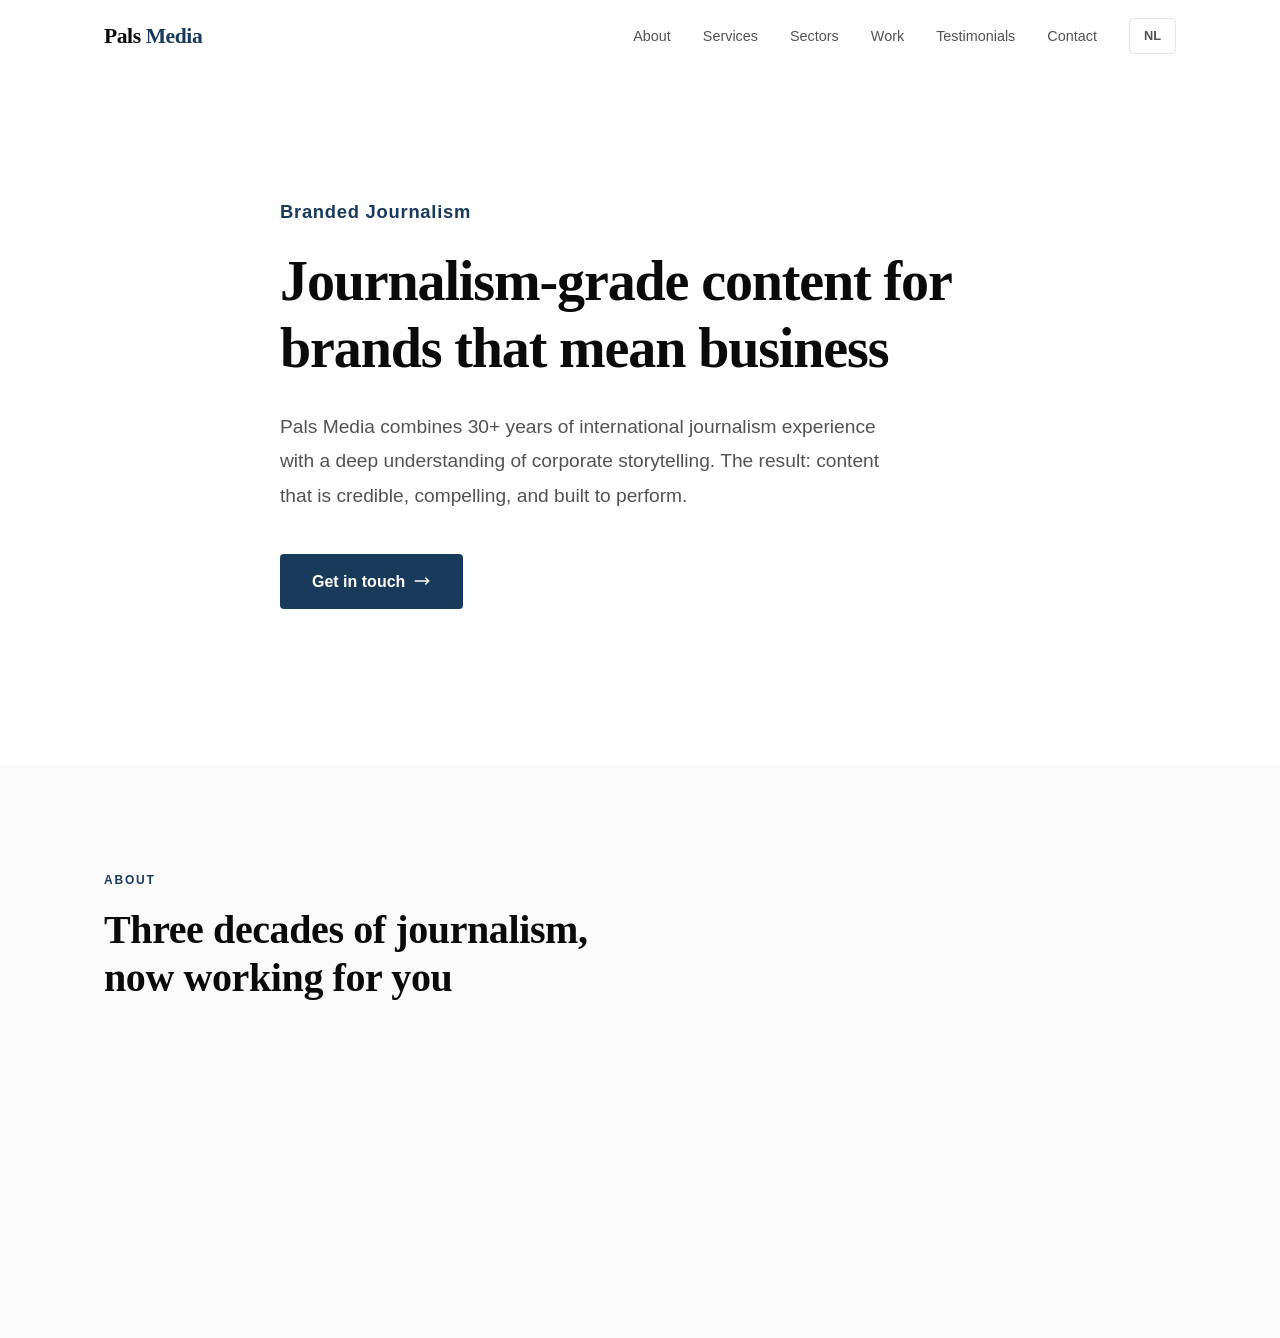
==== commit 9958b6e4: "Update index.html" ====
--- a/index.html
+++ b/index.html
@@ -3,13 +3,65 @@
 <head>
   <meta charset="UTF-8">
   <meta name="viewport" content="width=device-width, initial-scale=1.0">
-  <title>Pals Media — Branded Journalism &amp; Corporate Content</title>
+  <title>Pals Media | Branded Journalism &amp; Corporate Content</title>
   <meta name="description" content="Pals Media delivers journalism-grade branded content, corporate communications, and thought leadership. 30+ years of experience from Bloomberg News, Wall Street Journal, and Dow Jones.">
+
+  <link rel="canonical" href="https://pals-media.nl/">
+  <link rel="alternate" hreflang="en" href="https://pals-media.nl/">
+  <link rel="alternate" hreflang="nl" href="https://pals-media.nl/nl.html">
+  <link rel="alternate" hreflang="x-default" href="https://pals-media.nl/">
+
+  <link rel="icon" type="image/png" href="img/favicon.png">
+
+  <meta property="og:type" content="website">
+  <meta property="og:title" content="Pals Media | Branded Journalism & Corporate Content">
+  <meta property="og:description" content="Journalism-grade content for brands that mean business. 30+ years of international journalism, now working for you.">
+  <meta property="og:image" content="https://pals-media.nl/img/fred-pals.jpeg">
+  <meta property="og:url" content="https://pals-media.nl/">
+  <meta property="og:locale" content="en_US">
+  <meta property="og:locale:alternate" content="nl_NL">
+
+  <meta name="twitter:card" content="summary_large_image">
+  <meta name="twitter:title" content="Pals Media | Branded Journalism & Corporate Content">
+  <meta name="twitter:description" content="Journalism-grade content for brands that mean business.">
+  <meta name="twitter:image" content="https://pals-media.nl/img/fred-pals.jpeg">
+
+  <script type="application/ld+json">
+  {
+    "@context": "https://schema.org",
+    "@type": "Person",
+    "name": "Fred Pals",
+    "jobTitle": "Journalist & Content Strategist",
+    "image": "https://pals-media.nl/img/fred-pals.jpeg",
+    "url": "https://pals-media.nl/",
+    "sameAs": [
+      "https://www.linkedin.com/in/fred-pals-5a38169/",
+      "https://substack.com/@fp23"
+    ],
+    "email": "fpalsmedia@outlook.com",
+    "telephone": "+31651140396",
+    "address": {
+      "@type": "PostalAddress",
+      "addressCountry": "NL"
+    },
+    "knowsLanguage": ["Dutch", "English", "Spanish", "Portuguese", "German", "Italian"],
+    "alumniOf": [
+      { "@type": "Organization", "name": "Bloomberg News" },
+      { "@type": "Organization", "name": "Wall Street Journal" },
+      { "@type": "Organization", "name": "Dow Jones Newswires" }
+    ],
+    "worksFor": {
+      "@type": "Organization",
+      "name": "Pals Media",
+      "url": "https://pals-media.nl/"
+    }
+  }
+  </script>
+
   <link rel="stylesheet" href="css/style.css">
 </head>
 <body>
 
-  <!-- Header -->
   <header class="header" id="header">
     <div class="container header__inner">
       <a href="#hero" class="header__logo">Pals <span>Media</span></a>
@@ -18,8 +70,9 @@
         <a href="#services" class="nav__link">Services</a>
         <a href="#sectors" class="nav__link">Sectors</a>
         <a href="#work" class="nav__link">Work</a>
+        <a href="#testimonials" class="nav__link">Testimonials</a>
         <a href="#contact" class="nav__link">Contact</a>
-        <a href="nl.html" class="nav__lang">NL</a>
+        <a href="nl.html" class="nav__lang" hreflang="nl">NL</a>
       </nav>
       <button class="nav-toggle" id="navToggle" aria-label="Toggle menu">
         <span class="nav-toggle__bar"></span>
@@ -29,7 +82,6 @@
     </div>
   </header>
 
-  <!-- Hero -->
   <section class="hero" id="hero">
     <div class="container">
       <div class="hero__content">
@@ -44,7 +96,6 @@
     </div>
   </section>
 
-  <!-- About -->
   <section class="section section--gray" id="about">
     <div class="container">
       <span class="section__label">About</span>
@@ -52,195 +103,4 @@
       <div class="about__grid">
         <div class="about__text fade-in">
           <p>Fred Pals is an experienced journalist and content strategist with more than 30 years in international media. After 16 years at Bloomberg News and stints at the Wall Street Journal and Dow Jones Newswires, he founded Pals Media to bring that same editorial rigor to branded content.</p>
-          <p>Pals Media specializes in branded journalism &mdash; partner content that reads like quality journalism because it is written by a journalist. From thought leadership and impact reports to opeds and LinkedIn strategy, every piece is crafted with the same standards of accuracy, clarity, and storytelling that define the best newsrooms.</p>
-          <ul class="about__credentials">
-            <li>16 years at Bloomberg News</li>
-            <li>Wall Street Journal / Dow Jones Newswires</li>
-            <li>30+ years of international journalism</li>
-            <li>Based in the Netherlands, working globally</li>
-          </ul>
-        </div>
-        <div class="about__sidebar fade-in">
-          <img src="img/fred-pals.jpeg" alt="Fred Pals" class="about__photo">
-          <h3>Languages</h3>
-          <p style="margin-bottom: 16px; font-size: 0.95rem;">Content delivered in three languages:</p>
-          <ul class="languages">
-            <li>Dutch</li>
-            <li>English</li>
-            <li>Spanish</li>
-          </ul>
-          <p style="margin-top: 20px; margin-bottom: 12px; font-size: 0.95rem;">Also fluent in:</p>
-          <ul class="languages">
-            <li>Portuguese</li>
-            <li>German</li>
-            <li>Italian</li>
-          </ul>
-        </div>
-      </div>
-    </div>
-  </section>
-
-  <!-- Services -->
-  <section class="section" id="services">
-    <div class="container">
-      <span class="section__label">Services</span>
-      <h2 class="section__title">What Pals Media delivers</h2>
-      <p class="section__intro">Every service is rooted in journalistic craft: research, verification, structure, and storytelling that earns attention.</p>
-      <div class="services__grid">
-        <div class="service-card fade-in">
-          <svg class="service-card__icon" xmlns="http://www.w3.org/2000/svg" fill="none" viewBox="0 0 24 24" stroke="currentColor" stroke-width="1.5"><path stroke-linecap="round" stroke-linejoin="round" d="M12 7.5h1.5m-1.5 3h1.5m-7.5 3h7.5m-7.5 3h7.5m3-9h3.375c.621 0 1.125.504 1.125 1.125V18a2.25 2.25 0 01-2.25 2.25M16.5 7.5V18a2.25 2.25 0 002.25 2.25M16.5 7.5V4.875c0-.621-.504-1.125-1.125-1.125H4.125C3.504 3.75 3 4.254 3 4.875V18a2.25 2.25 0 002.25 2.25h13.5M6 7.5h3v3H6v-3z"/></svg>
-          <h3>Branded Journalism</h3>
-          <p>Editorial-quality articles and partner content that inform and engage your audience. Written with the credibility of a newsroom, tailored to your brand.</p>
-        </div>
-        <div class="service-card fade-in">
-          <svg class="service-card__icon" xmlns="http://www.w3.org/2000/svg" fill="none" viewBox="0 0 24 24" stroke="currentColor" stroke-width="1.5"><path stroke-linecap="round" stroke-linejoin="round" d="M16.862 4.487l1.687-1.688a1.875 1.875 0 112.652 2.652L10.582 16.07a4.5 4.5 0 01-1.897 1.13L6 18l.8-2.685a4.5 4.5 0 011.13-1.897l8.932-8.931zm0 0L19.5 7.125M18 14v4.75A2.25 2.25 0 0115.75 21H5.25A2.25 2.25 0 013 18.75V8.25A2.25 2.25 0 015.25 6H10"/></svg>
-          <h3>Opeds &amp; Essays</h3>
-          <p>Sharp, well-argued opinion pieces and long-form essays that position you or your organization as a thought leader in your field.</p>
-        </div>
-        <div class="service-card fade-in">
-          <svg class="service-card__icon" xmlns="http://www.w3.org/2000/svg" fill="none" viewBox="0 0 24 24" stroke="currentColor" stroke-width="1.5"><path stroke-linecap="round" stroke-linejoin="round" d="M3.75 3v11.25A2.25 2.25 0 006 16.5h2.25M3.75 3h-1.5m1.5 0h16.5m0 0h1.5m-1.5 0v11.25A2.25 2.25 0 0118 16.5h-2.25m-7.5 0h7.5m-7.5 0l-1 3m8.5-3l1 3m0 0l.5 1.5m-.5-1.5h-9.5m0 0l-.5 1.5m.75-9l3-3 2.148 2.148A12.061 12.061 0 0116.5 7.605"/></svg>
-          <h3>Corporate Content</h3>
-          <p>Impact reports, annual reviews, thought leadership white papers, and blogs &mdash; corporate content with journalistic clarity and structure.</p>
-        </div>
-        <div class="service-card fade-in">
-          <svg class="service-card__icon" xmlns="http://www.w3.org/2000/svg" fill="none" viewBox="0 0 24 24" stroke="currentColor" stroke-width="1.5"><path stroke-linecap="round" stroke-linejoin="round" d="M7.5 8.25h9m-9 3H12m-9.75 1.51c0 1.6 1.123 2.994 2.707 3.227 1.129.166 2.27.293 3.423.379.35.026.67.21.865.501L12 21l2.755-4.133a1.14 1.14 0 01.865-.501 48.172 48.172 0 003.423-.379c1.584-.233 2.707-1.626 2.707-3.228V6.741c0-1.602-1.123-2.995-2.707-3.228A48.394 48.394 0 0012 3c-2.392 0-4.744.175-7.043.513C3.373 3.746 2.25 5.14 2.25 6.741v6.018z"/></svg>
-          <h3>LinkedIn &amp; Social Content</h3>
-          <p>Strategic content for LinkedIn and other professional platforms. Posts, articles, and campaigns that build authority and drive engagement.</p>
-        </div>
-      </div>
-    </div>
-  </section>
-
-  <!-- Sectors -->
-  <section class="section section--gray" id="sectors">
-    <div class="container">
-      <span class="section__label">Sectors</span>
-      <h2 class="section__title">Industries I know</h2>
-      <p class="section__intro">Deep domain expertise across sectors where credibility and precision matter most.</p>
-      <div class="sectors__grid">
-        <div class="sector-item fade-in">
-          <span class="sector-item__icon" aria-hidden="true">&#9671;</span>
-          <h3>AI &amp; Data</h3>
-          <p>Translating complex AI and data narratives into content that decision-makers trust and understand.</p>
-        </div>
-        <div class="sector-item fade-in">
-          <span class="sector-item__icon" aria-hidden="true">&#9678;</span>
-          <h3>Cybersecurity</h3>
-          <p>Clear, authoritative content on threats, solutions, and strategy for security-focused audiences.</p>
-        </div>
-        <div class="sector-item fade-in">
-          <span class="sector-item__icon" aria-hidden="true">&#9883;</span>
-          <h3>Healthcare</h3>
-          <p>Health content grounded in accuracy and sensitivity, from policy and innovation to patient impact.</p>
-        </div>
-        <div class="sector-item fade-in">
-          <span class="sector-item__icon" aria-hidden="true">&#9889;</span>
-          <h3>Energy Transition</h3>
-          <p>Covering the shift to sustainable energy with journalistic depth and business context.</p>
-        </div>
-        <div class="sector-item fade-in">
-          <span class="sector-item__icon" aria-hidden="true">&#9881;</span>
-          <h3>Tech &amp; Multinationals</h3>
-          <p>Content for global technology companies and multinationals navigating complex markets.</p>
-        </div>
-        <div class="sector-item fade-in">
-          <span class="sector-item__icon" aria-hidden="true">&#9734;</span>
-          <h3>HR &amp; Future of Work</h3>
-          <p>Thought leadership on talent, workplace transformation, and the evolving world of work.</p>
-        </div>
-      </div>
-    </div>
-  </section>
-
-  <!-- Work / Portfolio -->
-  <section class="section" id="work">
-    <div class="container">
-      <span class="section__label">Work</span>
-      <h2 class="section__title">Selected projects</h2>
-      <p class="section__intro">A selection of recent engagements. Specific details available upon request.</p>
-      <div class="portfolio__grid">
-        <div class="portfolio-card fade-in">
-          <p class="portfolio-card__type">Branded Journalism</p>
-          <h3>300+ interviews for campaigns in national media</h3>
-          <p>Over 300 interviews in partnership with <a href="https://contentway.eu/nl/publications" target="_blank" rel="noopener">Contentway</a> for branded campaigns in Het Financieele Dagblad, Quote, and Het Laatste Nieuws.</p>
-        </div>
-        <div class="portfolio-card fade-in">
-          <p class="portfolio-card__type">Corporate Content</p>
-          <h3>Annual impact report for an international food chain</h3>
-          <p>Research-driven annual impact report for an international food chain, combining corporate milestones with societal impact storytelling.</p>
-        </div>
-        <div class="portfolio-card fade-in">
-          <p class="portfolio-card__type">Thought Leadership</p>
-          <h3>Executive LinkedIn strategy &amp; website content for a healthcare organization</h3>
-          <p>Executive LinkedIn content program and website content for a specialized healthcare organization in radiation oncology.</p>
-        </div>
-        <div class="portfolio-card fade-in">
-          <p class="portfolio-card__type">Opeds &amp; Essays</p>
-          <h3>Opinion pieces in national newspapers &amp; essays on Substack</h3>
-          <p>Opinion pieces published in leading Dutch national newspapers, plus essays on <a href="https://substack.com/@fp23" target="_blank" rel="noopener">Substack</a>.</p>
-        </div>
-      </div>
-    </div>
-  </section>
-
-  <!-- Contact -->
-  <section class="section section--gray" id="contact">
-    <div class="container">
-      <span class="section__label">Contact</span>
-      <h2 class="section__title">Let's talk</h2>
-      <div class="contact__grid">
-        <div class="contact__info fade-in">
-          <h3>Ready to elevate your content?</h3>
-          <p>Whether you need a one-off article, an ongoing content partnership, or a full branded journalism strategy &mdash; let's discuss how Pals Media can help.</p>
-          <ul class="contact__details">
-            <li>
-              <svg xmlns="http://www.w3.org/2000/svg" fill="none" viewBox="0 0 24 24" stroke="currentColor" stroke-width="1.5"><path stroke-linecap="round" stroke-linejoin="round" d="M21.75 6.75v10.5a2.25 2.25 0 01-2.25 2.25h-15a2.25 2.25 0 01-2.25-2.25V6.75m19.5 0A2.25 2.25 0 0019.5 4.5h-15a2.25 2.25 0 00-2.25 2.25m19.5 0v.243a2.25 2.25 0 01-1.07 1.916l-7.5 4.615a2.25 2.25 0 01-2.36 0L3.32 8.91a2.25 2.25 0 01-1.07-1.916V6.75"/></svg>
-              <a href="mailto:fpalsmedia@outlook.com">fpalsmedia@outlook.com</a>
-            </li>
-            <li>
-              <svg xmlns="http://www.w3.org/2000/svg" fill="none" viewBox="0 0 24 24" stroke="currentColor" stroke-width="1.5"><path stroke-linecap="round" stroke-linejoin="round" d="M2.25 6.75c0 8.284 6.716 15 15 15h2.25a2.25 2.25 0 002.25-2.25v-1.372c0-.516-.351-.966-.852-1.091l-4.423-1.106c-.44-.11-.902.055-1.173.417l-.97 1.293c-.282.376-.769.542-1.21.38a12.035 12.035 0 01-7.143-7.143c-.162-.441.004-.928.38-1.21l1.293-.97c.363-.271.527-.734.417-1.173L6.963 3.102a1.125 1.125 0 00-1.091-.852H4.5A2.25 2.25 0 002.25 4.5v2.25z"/></svg>
-              <a href="tel:+31651140396">+31 6 5114 0396</a>
-            </li>
-            <li>
-              <svg xmlns="http://www.w3.org/2000/svg" fill="none" viewBox="0 0 24 24" stroke="currentColor" stroke-width="1.5"><path stroke-linecap="round" stroke-linejoin="round" d="M15 10.5a3 3 0 11-6 0 3 3 0 016 0z"/><path stroke-linecap="round" stroke-linejoin="round" d="M19.5 10.5c0 7.142-7.5 11.25-7.5 11.25S4.5 17.642 4.5 10.5a7.5 7.5 0 1115 0z"/></svg>
-              The Netherlands
-            </li>
-            <li>
-              <svg xmlns="http://www.w3.org/2000/svg" fill="none" viewBox="0 0 24 24" stroke="currentColor" stroke-width="1.5"><path stroke-linecap="round" stroke-linejoin="round" d="M13.19 8.688a4.5 4.5 0 011.242 7.244l-4.5 4.5a4.5 4.5 0 01-6.364-6.364l1.757-1.757m13.35-.622l1.757-1.757a4.5 4.5 0 00-6.364-6.364l-4.5 4.5a4.5 4.5 0 001.242 7.244"/></svg>
-              <a href="https://www.linkedin.com/in/fred-pals-5a38169/" target="_blank" rel="noopener">LinkedIn</a>
-            </li>
-          </ul>
-        </div>
-        <form class="contact__form fade-in" id="contactForm">
-          <div class="form-group">
-            <label for="name">Name</label>
-            <input type="text" id="name" name="name" required autocomplete="name">
-          </div>
-          <div class="form-group">
-            <label for="email">Email</label>
-            <input type="email" id="email" name="email" required autocomplete="email">
-          </div>
-          <div class="form-group">
-            <label for="message">Message</label>
-            <textarea id="message" name="message" required></textarea>
-          </div>
-          <button type="submit" class="form-submit">Send message</button>
-        </form>
-      </div>
-    </div>
-  </section>
-
-  <!-- Footer -->
-  <footer class="footer">
-    <div class="container footer__inner">
-      <p class="footer__copy">&copy; 2026 Pals Media. All rights reserved.</p>
-      <div class="footer__links">
-        <a href="https://www.linkedin.com/in/fred-pals-5a38169/" target="_blank" rel="noopener">LinkedIn</a>
-        <a href="mailto:fpalsmedia@outlook.com">Email</a>
-      </div>
-    </div>
-  </footer>
-
-  <script src="js/main.js"></script>
-</body>
-</html>
+          <p>Pals Media spec
--- a/css/style.css
+++ b/css/style.css
@@ -685,3 +685,69 @@
     padding: 28px;
   }
 }
+/* ========================================
+   TESTIMONIALS
+   ======================================== */
+
+.testimonials__grid {
+  display: grid;
+  grid-template-columns: repeat(auto-fit, minmax(320px, 1fr));
+  gap: 24px;
+  margin-top: 40px;
+}
+
+.testimonial-card {
+  background: #fff;
+  border-radius: 12px;
+  padding: 32px;
+  margin: 0;
+  box-shadow: 0 2px 12px rgba(0, 0, 0, 0.06);
+  display: flex;
+  flex-direction: column;
+  gap: 24px;
+}
+
+.testimonial-card__quote {
+  font-size: 1.05rem;
+  line-height: 1.6;
+  color: #222;
+  margin: 0;
+  font-style: italic;
+  flex-grow: 1;
+}
+
+.testimonial-card__author {
+  display: flex;
+  align-items: center;
+  gap: 14px;
+  margin-top: auto;
+}
+
+.testimonial-card__avatar {
+  width: 48px;
+  height: 48px;
+  border-radius: 50%;
+  background: #111;
+  color: #fff;
+  display: flex;
+  align-items: center;
+  justify-content: center;
+  font-weight: 600;
+  font-size: 0.9rem;
+  letter-spacing: 0.5px;
+  flex-shrink: 0;
+}
+
+.testimonial-card__name {
+  margin: 0;
+  font-weight: 600;
+  font-size: 0.95rem;
+  color: #111;
+}
+
+.testimonial-card__role {
+  margin: 2px 0 0;
+  font-size: 0.85rem;
+  color: #666;
+}
+
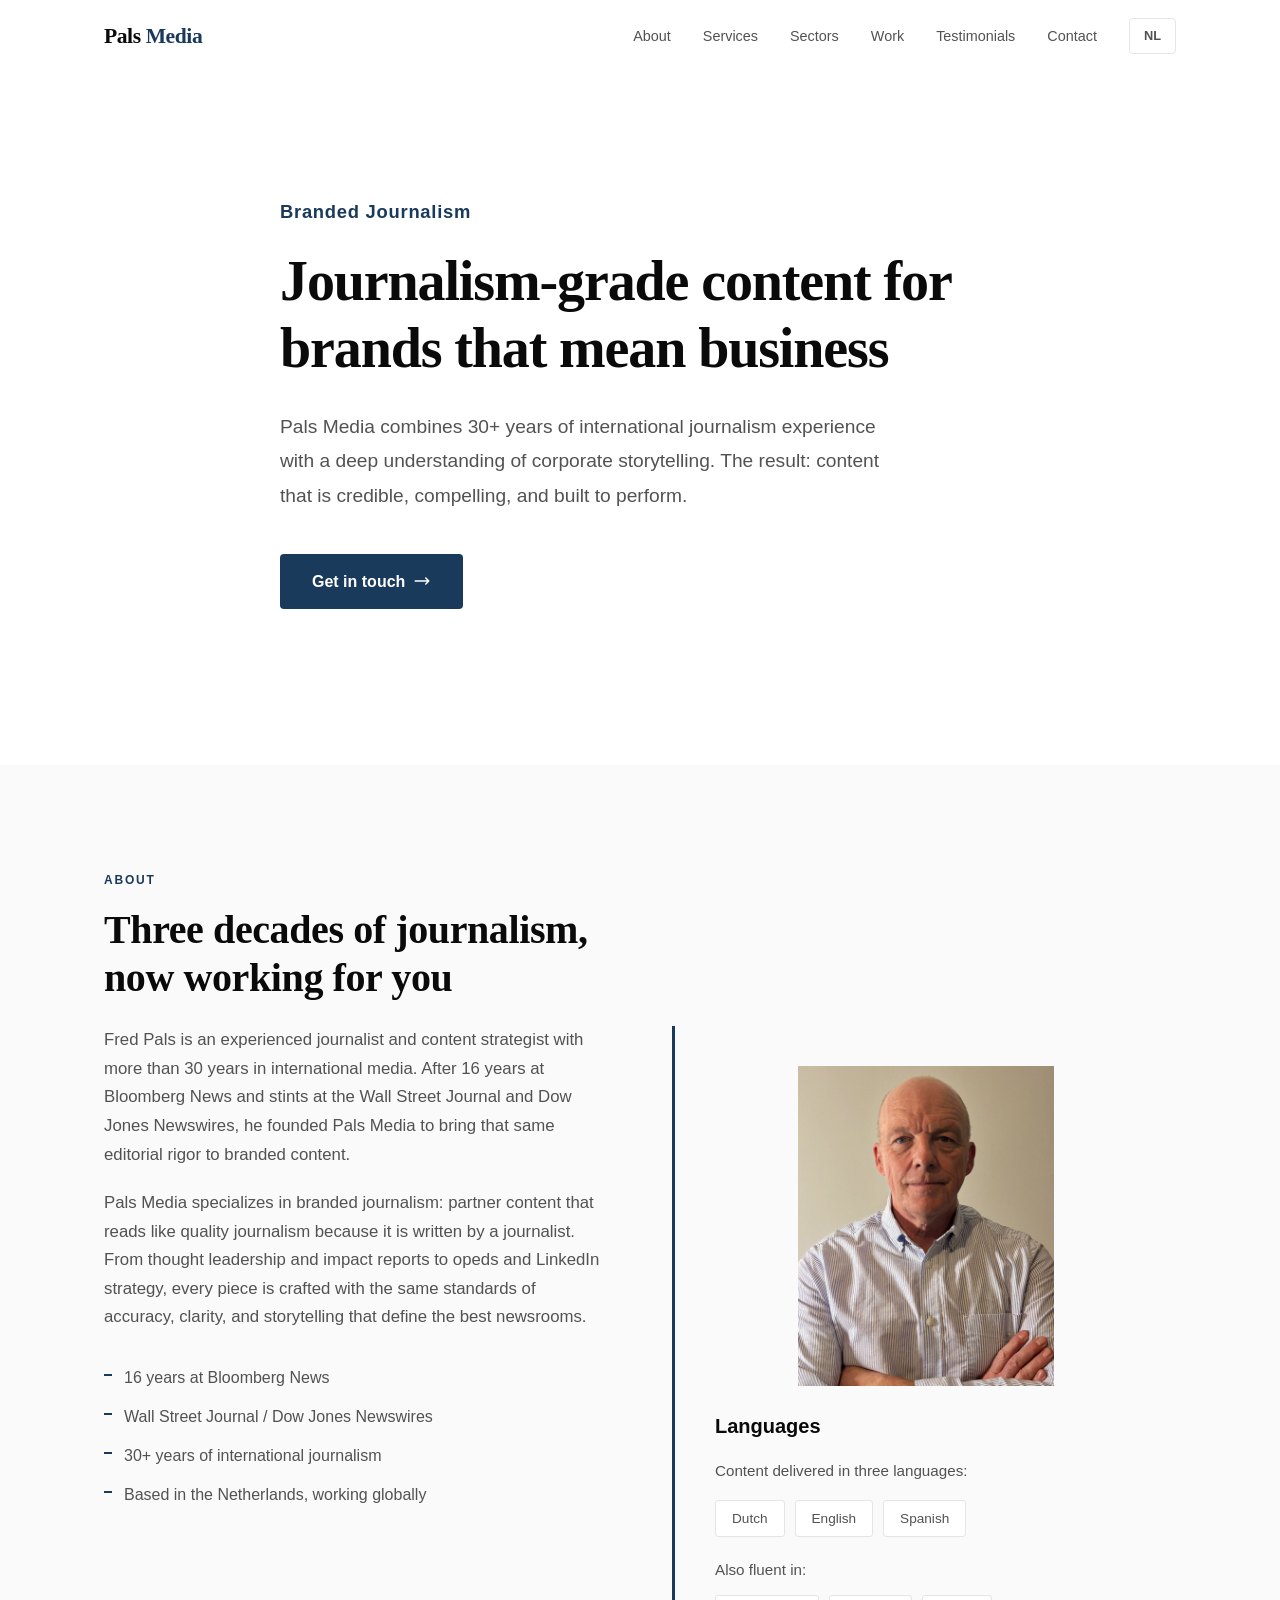
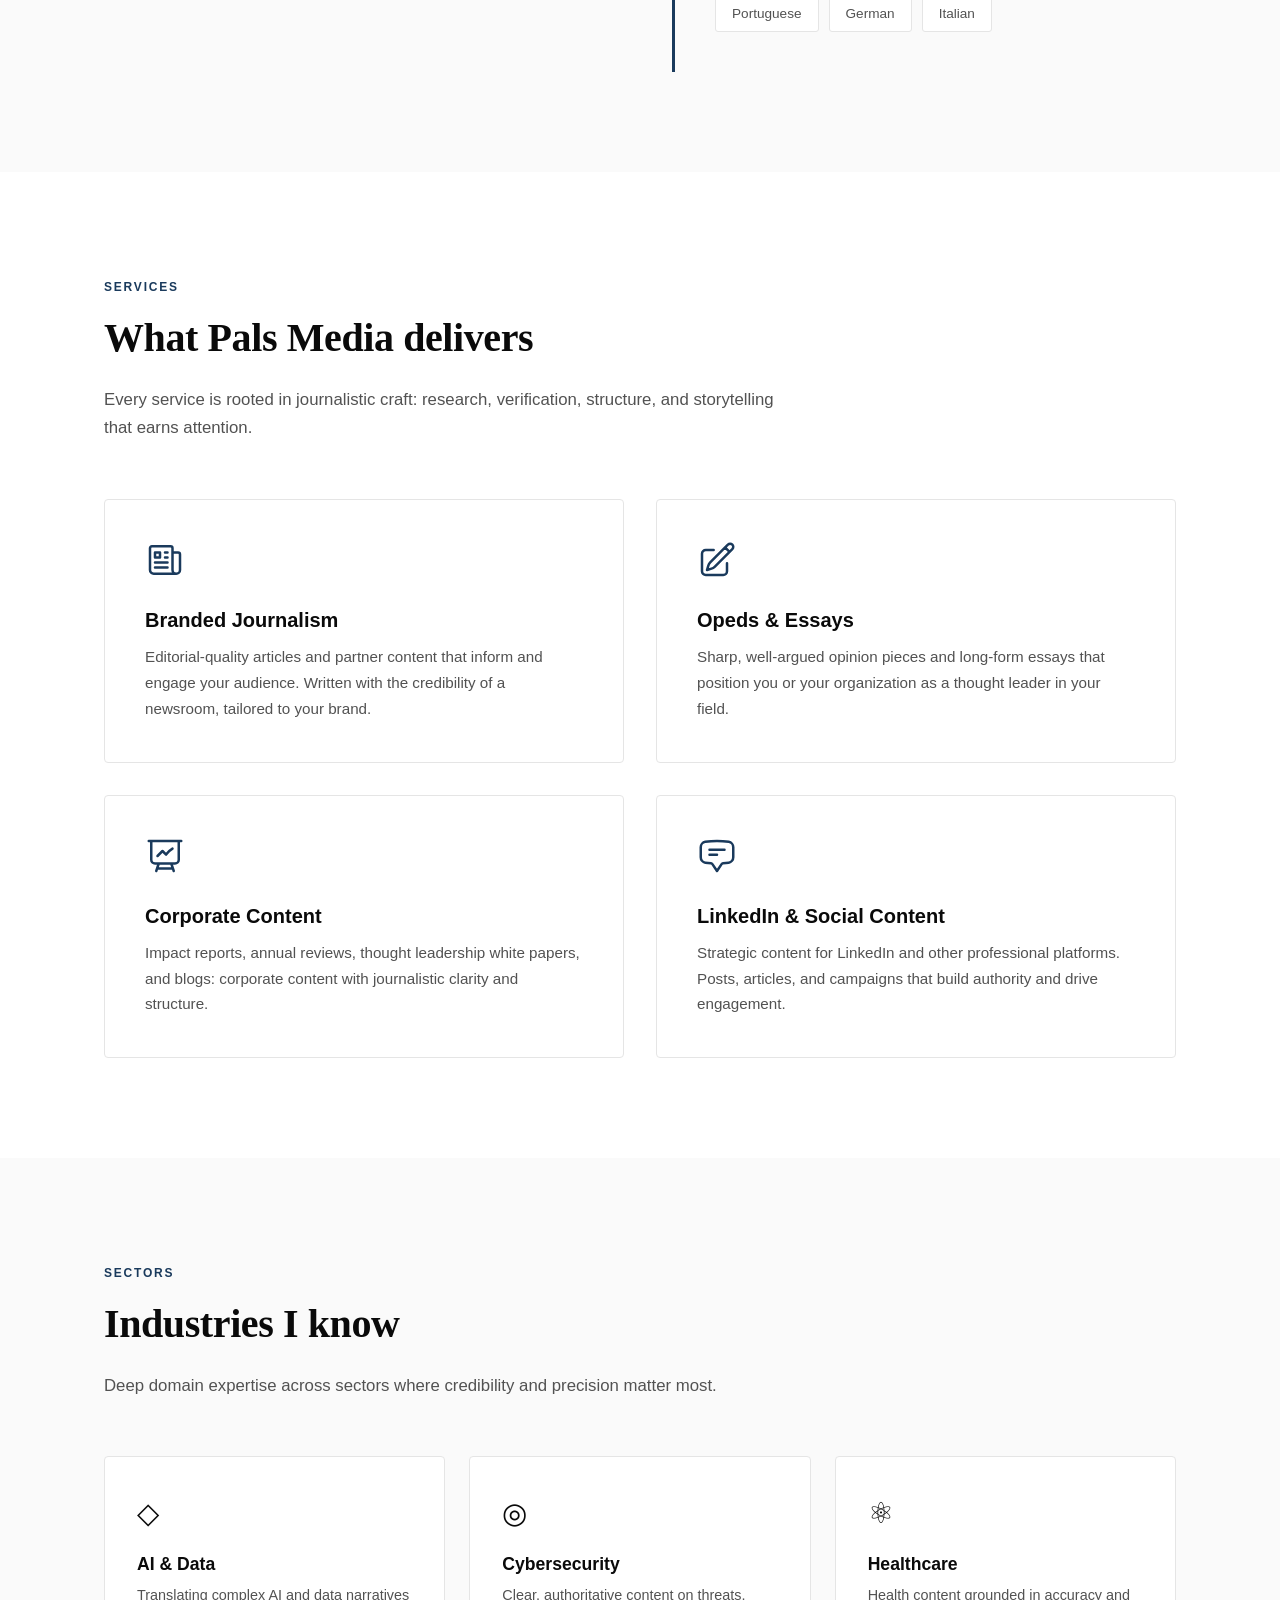
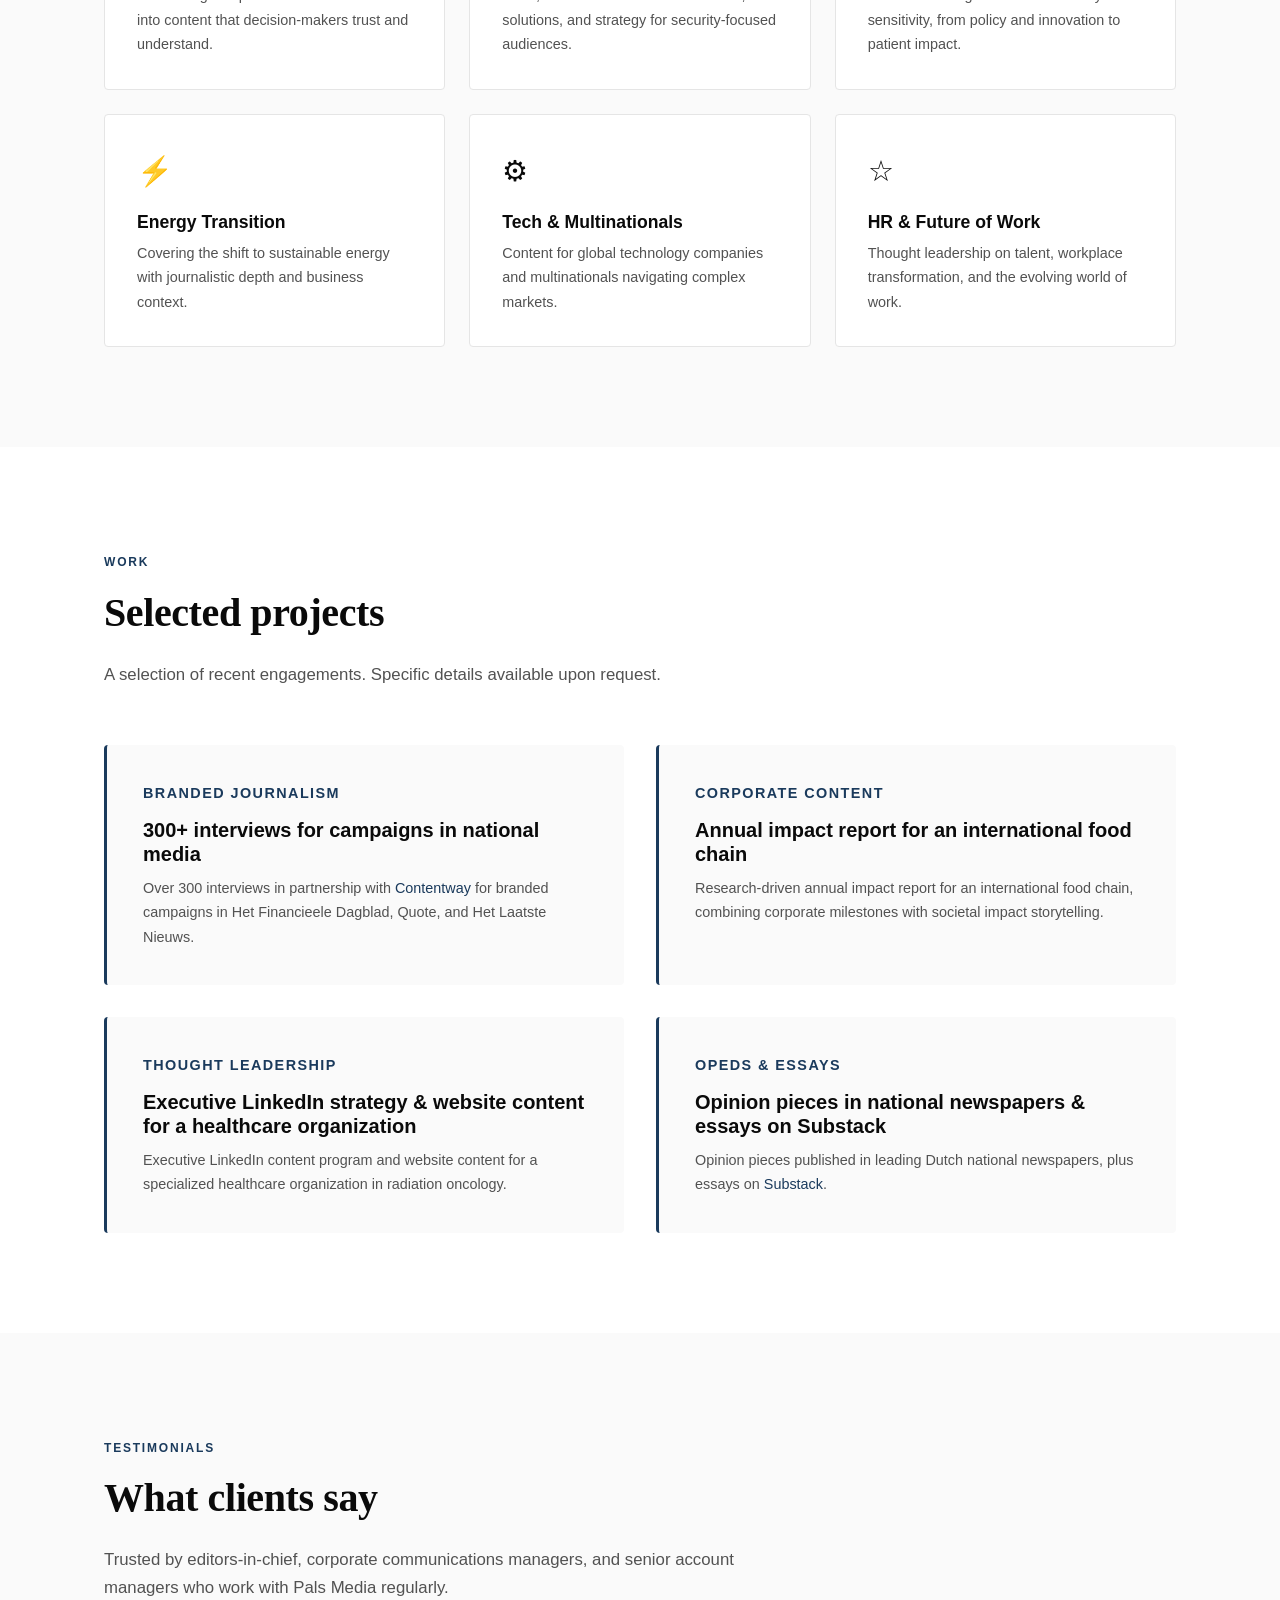
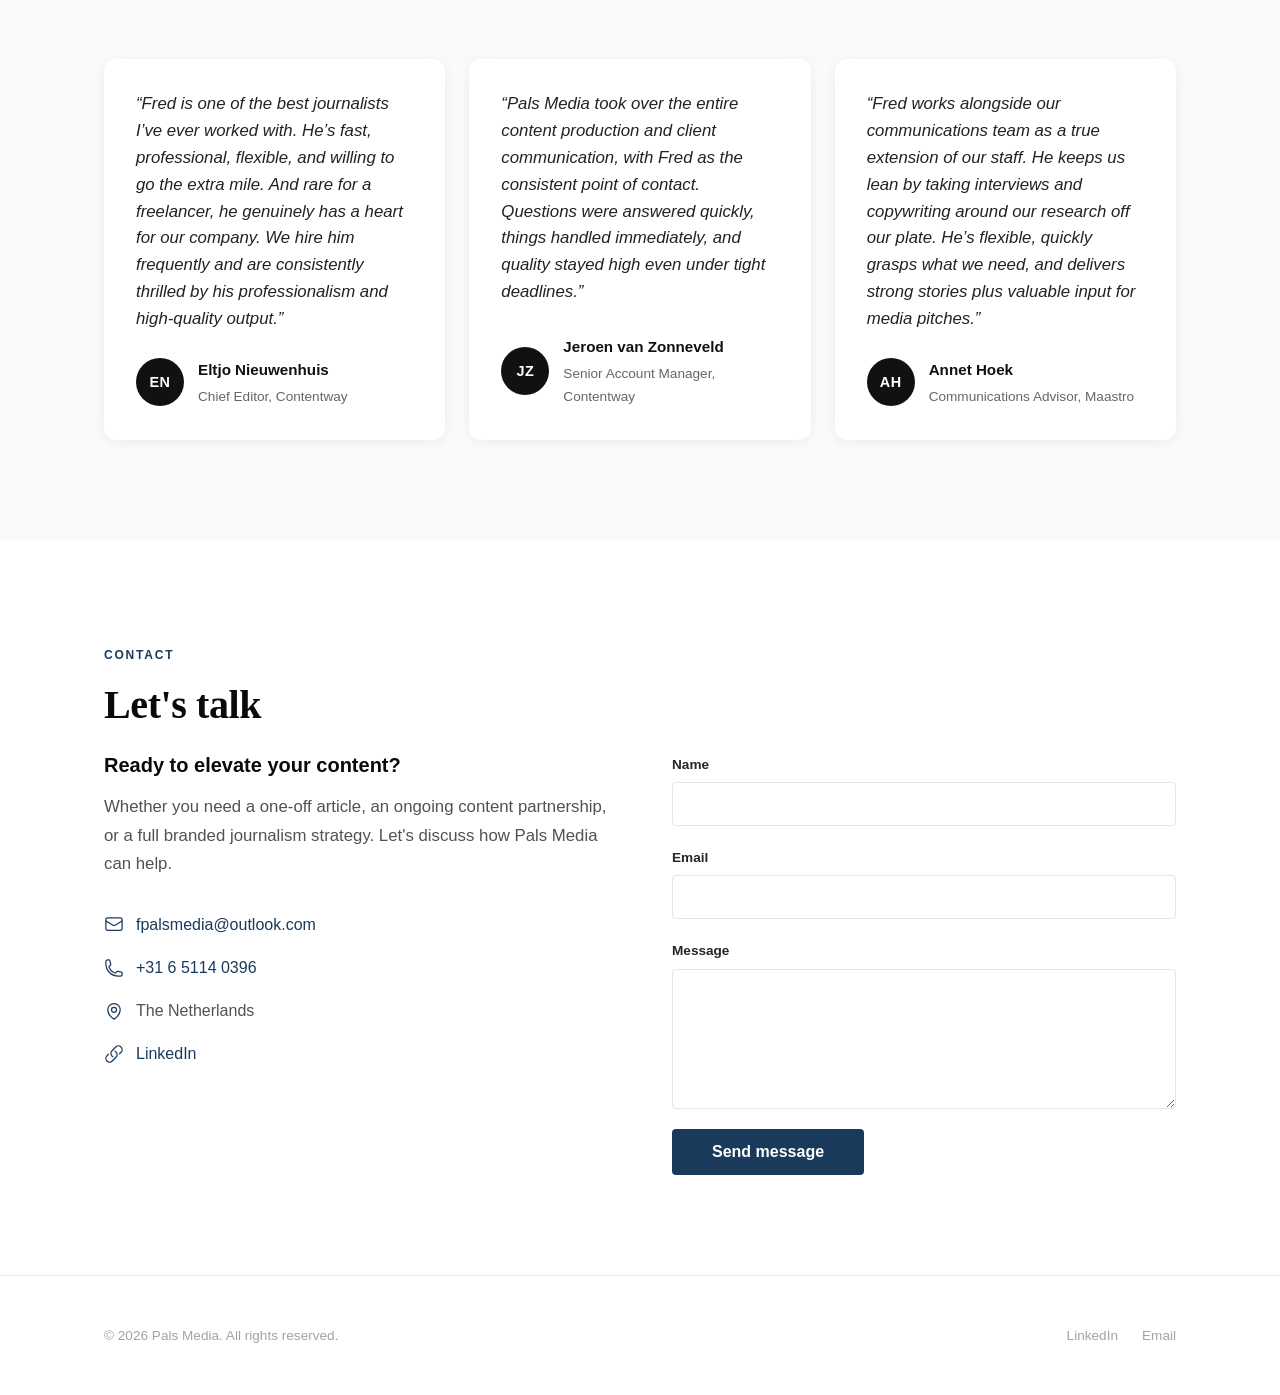
==== commit 905894a5: "Update index.html" ====
--- a/index.html
+++ b/index.html
@@ -103,4 +103,240 @@
       <div class="about__grid">
         <div class="about__text fade-in">
           <p>Fred Pals is an experienced journalist and content strategist with more than 30 years in international media. After 16 years at Bloomberg News and stints at the Wall Street Journal and Dow Jones Newswires, he founded Pals Media to bring that same editorial rigor to branded content.</p>
-          <p>Pals Media spec
+          <p>Pals Media specializes in branded journalism: partner content that reads like quality journalism because it is written by a journalist. From thought leadership and impact reports to opeds and LinkedIn strategy, every piece is crafted with the same standards of accuracy, clarity, and storytelling that define the best newsrooms.</p>
+          <ul class="about__credentials">
+            <li>16 years at Bloomberg News</li>
+            <li>Wall Street Journal / Dow Jones Newswires</li>
+            <li>30+ years of international journalism</li>
+            <li>Based in the Netherlands, working globally</li>
+          </ul>
+        </div>
+        <div class="about__sidebar fade-in">
+          <img src="img/fred-pals.jpeg" alt="Fred Pals, founder of Pals Media" class="about__photo" width="320" height="320" loading="lazy">
+          <h3>Languages</h3>
+          <p style="margin-bottom: 16px; font-size: 0.95rem;">Content delivered in three languages:</p>
+          <ul class="languages">
+            <li>Dutch</li>
+            <li>English</li>
+            <li>Spanish</li>
+          </ul>
+          <p style="margin-top: 20px; margin-bottom: 12px; font-size: 0.95rem;">Also fluent in:</p>
+          <ul class="languages">
+            <li>Portuguese</li>
+            <li>German</li>
+            <li>Italian</li>
+          </ul>
+        </div>
+      </div>
+    </div>
+  </section>
+
+  <section class="section" id="services">
+    <div class="container">
+      <span class="section__label">Services</span>
+      <h2 class="section__title">What Pals Media delivers</h2>
+      <p class="section__intro">Every service is rooted in journalistic craft: research, verification, structure, and storytelling that earns attention.</p>
+      <div class="services__grid">
+        <div class="service-card fade-in">
+          <svg class="service-card__icon" xmlns="http://www.w3.org/2000/svg" fill="none" viewBox="0 0 24 24" stroke="currentColor" stroke-width="1.5"><path stroke-linecap="round" stroke-linejoin="round" d="M12 7.5h1.5m-1.5 3h1.5m-7.5 3h7.5m-7.5 3h7.5m3-9h3.375c.621 0 1.125.504 1.125 1.125V18a2.25 2.25 0 01-2.25 2.25M16.5 7.5V18a2.25 2.25 0 002.25 2.25M16.5 7.5V4.875c0-.621-.504-1.125-1.125-1.125H4.125C3.504 3.75 3 4.254 3 4.875V18a2.25 2.25 0 002.25 2.25h13.5M6 7.5h3v3H6v-3z"/></svg>
+          <h3>Branded Journalism</h3>
+          <p>Editorial-quality articles and partner content that inform and engage your audience. Written with the credibility of a newsroom, tailored to your brand.</p>
+        </div>
+        <div class="service-card fade-in">
+          <svg class="service-card__icon" xmlns="http://www.w3.org/2000/svg" fill="none" viewBox="0 0 24 24" stroke="currentColor" stroke-width="1.5"><path stroke-linecap="round" stroke-linejoin="round" d="M16.862 4.487l1.687-1.688a1.875 1.875 0 112.652 2.652L10.582 16.07a4.5 4.5 0 01-1.897 1.13L6 18l.8-2.685a4.5 4.5 0 011.13-1.897l8.932-8.931zm0 0L19.5 7.125M18 14v4.75A2.25 2.25 0 0115.75 21H5.25A2.25 2.25 0 013 18.75V8.25A2.25 2.25 0 015.25 6H10"/></svg>
+          <h3>Opeds &amp; Essays</h3>
+          <p>Sharp, well-argued opinion pieces and long-form essays that position you or your organization as a thought leader in your field.</p>
+        </div>
+        <div class="service-card fade-in">
+          <svg class="service-card__icon" xmlns="http://www.w3.org/2000/svg" fill="none" viewBox="0 0 24 24" stroke="currentColor" stroke-width="1.5"><path stroke-linecap="round" stroke-linejoin="round" d="M3.75 3v11.25A2.25 2.25 0 006 16.5h2.25M3.75 3h-1.5m1.5 0h16.5m0 0h1.5m-1.5 0v11.25A2.25 2.25 0 0118 16.5h-2.25m-7.5 0h7.5m-7.5 0l-1 3m8.5-3l1 3m0 0l.5 1.5m-.5-1.5h-9.5m0 0l-.5 1.5m.75-9l3-3 2.148 2.148A12.061 12.061 0 0116.5 7.605"/></svg>
+          <h3>Corporate Content</h3>
+          <p>Impact reports, annual reviews, thought leadership white papers, and blogs: corporate content with journalistic clarity and structure.</p>
+        </div>
+        <div class="service-card fade-in">
+          <svg class="service-card__icon" xmlns="http://www.w3.org/2000/svg" fill="none" viewBox="0 0 24 24" stroke="currentColor" stroke-width="1.5"><path stroke-linecap="round" stroke-linejoin="round" d="M7.5 8.25h9m-9 3H12m-9.75 1.51c0 1.6 1.123 2.994 2.707 3.227 1.129.166 2.27.293 3.423.379.35.026.67.21.865.501L12 21l2.755-4.133a1.14 1.14 0 01.865-.501 48.172 48.172 0 003.423-.379c1.584-.233 2.707-1.626 2.707-3.228V6.741c0-1.602-1.123-2.995-2.707-3.228A48.394 48.394 0 0012 3c-2.392 0-4.744.175-7.043.513C3.373 3.746 2.25 5.14 2.25 6.741v6.018z"/></svg>
+          <h3>LinkedIn &amp; Social Content</h3>
+          <p>Strategic content for LinkedIn and other professional platforms. Posts, articles, and campaigns that build authority and drive engagement.</p>
+        </div>
+      </div>
+    </div>
+  </section>
+
+  <section class="section section--gray" id="sectors">
+    <div class="container">
+      <span class="section__label">Sectors</span>
+      <h2 class="section__title">Industries I know</h2>
+      <p class="section__intro">Deep domain expertise across sectors where credibility and precision matter most.</p>
+      <div class="sectors__grid">
+        <div class="sector-item fade-in">
+          <span class="sector-item__icon" aria-hidden="true">&#9671;</span>
+          <h3>AI &amp; Data</h3>
+          <p>Translating complex AI and data narratives into content that decision-makers trust and understand.</p>
+        </div>
+        <div class="sector-item fade-in">
+          <span class="sector-item__icon" aria-hidden="true">&#9678;</span>
+          <h3>Cybersecurity</h3>
+          <p>Clear, authoritative content on threats, solutions, and strategy for security-focused audiences.</p>
+        </div>
+        <div class="sector-item fade-in">
+          <span class="sector-item__icon" aria-hidden="true">&#9883;</span>
+          <h3>Healthcare</h3>
+          <p>Health content grounded in accuracy and sensitivity, from policy and innovation to patient impact.</p>
+        </div>
+        <div class="sector-item fade-in">
+          <span class="sector-item__icon" aria-hidden="true">&#9889;</span>
+          <h3>Energy Transition</h3>
+          <p>Covering the shift to sustainable energy with journalistic depth and business context.</p>
+        </div>
+        <div class="sector-item fade-in">
+          <span class="sector-item__icon" aria-hidden="true">&#9881;</span>
+          <h3>Tech &amp; Multinationals</h3>
+          <p>Content for global technology companies and multinationals navigating complex markets.</p>
+        </div>
+        <div class="sector-item fade-in">
+          <span class="sector-item__icon" aria-hidden="true">&#9734;</span>
+          <h3>HR &amp; Future of Work</h3>
+          <p>Thought leadership on talent, workplace transformation, and the evolving world of work.</p>
+        </div>
+      </div>
+    </div>
+  </section>
+
+  <section class="section" id="work">
+    <div class="container">
+      <span class="section__label">Work</span>
+      <h2 class="section__title">Selected projects</h2>
+      <p class="section__intro">A selection of recent engagements. Specific details available upon request.</p>
+      <div class="portfolio__grid">
+        <div class="portfolio-card fade-in">
+          <p class="portfolio-card__type">Branded Journalism</p>
+          <h3>300+ interviews for campaigns in national media</h3>
+          <p>Over 300 interviews in partnership with <a href="https://contentway.eu/nl/publications" target="_blank" rel="noopener">Contentway</a> for branded campaigns in Het Financieele Dagblad, Quote, and Het Laatste Nieuws.</p>
+        </div>
+        <div class="portfolio-card fade-in">
+          <p class="portfolio-card__type">Corporate Content</p>
+          <h3>Annual impact report for an international food chain</h3>
+          <p>Research-driven annual impact report for an international food chain, combining corporate milestones with societal impact storytelling.</p>
+        </div>
+        <div class="portfolio-card fade-in">
+          <p class="portfolio-card__type">Thought Leadership</p>
+          <h3>Executive LinkedIn strategy &amp; website content for a healthcare organization</h3>
+          <p>Executive LinkedIn content program and website content for a specialized healthcare organization in radiation oncology.</p>
+        </div>
+        <div class="portfolio-card fade-in">
+          <p class="portfolio-card__type">Opeds &amp; Essays</p>
+          <h3>Opinion pieces in national newspapers &amp; essays on Substack</h3>
+          <p>Opinion pieces published in leading Dutch national newspapers, plus essays on <a href="https://substack.com/@fp23" target="_blank" rel="noopener">Substack</a>.</p>
+        </div>
+      </div>
+    </div>
+  </section>
+
+  <section class="section section--gray" id="testimonials">
+    <div class="container">
+      <span class="section__label">Testimonials</span>
+      <h2 class="section__title">What clients say</h2>
+      <p class="section__intro">Trusted by editors-in-chief, corporate communications managers, and senior account managers who work with Pals Media regularly.</p>
+      <div class="testimonials__grid">
+
+        <figure class="testimonial-card fade-in">
+          <blockquote class="testimonial-card__quote">
+            &ldquo;Fred is one of the best journalists I&rsquo;ve ever worked with. He&rsquo;s fast, professional, flexible, and willing to go the extra mile. And rare for a freelancer, he genuinely has a heart for our company. We hire him frequently and are consistently thrilled by his professionalism and high-quality output.&rdquo;
+          </blockquote>
+          <figcaption class="testimonial-card__author">
+            <span class="testimonial-card__avatar" aria-hidden="true">EN</span>
+            <div>
+              <p class="testimonial-card__name">Eltjo Nieuwenhuis</p>
+              <p class="testimonial-card__role">Chief Editor, Contentway</p>
+            </div>
+          </figcaption>
+        </figure>
+
+        <figure class="testimonial-card fade-in">
+          <blockquote class="testimonial-card__quote">
+            &ldquo;Pals Media took over the entire content production and client communication, with Fred as the consistent point of contact. Questions were answered quickly, things handled immediately, and quality stayed high even under tight deadlines.&rdquo;
+          </blockquote>
+          <figcaption class="testimonial-card__author">
+            <span class="testimonial-card__avatar" aria-hidden="true">JZ</span>
+            <div>
+              <p class="testimonial-card__name">Jeroen van Zonneveld</p>
+              <p class="testimonial-card__role">Senior Account Manager, Contentway</p>
+            </div>
+          </figcaption>
+        </figure>
+
+        <figure class="testimonial-card fade-in">
+          <blockquote class="testimonial-card__quote">
+            &ldquo;Fred works alongside our communications team as a true extension of our staff. He keeps us lean by taking interviews and copywriting around our research off our plate. He&rsquo;s flexible, quickly grasps what we need, and delivers strong stories plus valuable input for media pitches.&rdquo;
+          </blockquote>
+          <figcaption class="testimonial-card__author">
+            <span class="testimonial-card__avatar" aria-hidden="true">AH</span>
+            <div>
+              <p class="testimonial-card__name">Annet Hoek</p>
+              <p class="testimonial-card__role">Communications Advisor, Maastro</p>
+            </div>
+          </figcaption>
+        </figure>
+
+      </div>
+    </div>
+  </section>
+
+  <section class="section" id="contact">
+    <div class="container">
+      <span class="section__label">Contact</span>
+      <h2 class="section__title">Let's talk</h2>
+      <div class="contact__grid">
+        <div class="contact__info fade-in">
+          <h3>Ready to elevate your content?</h3>
+          <p>Whether you need a one-off article, an ongoing content partnership, or a full branded journalism strategy. Let's discuss how Pals Media can help.</p>
+          <ul class="contact__details">
+            <li>
+              <svg xmlns="http://www.w3.org/2000/svg" fill="none" viewBox="0 0 24 24" stroke="currentColor" stroke-width="1.5"><path stroke-linecap="round" stroke-linejoin="round" d="M21.75 6.75v10.5a2.25 2.25 0 01-2.25 2.25h-15a2.25 2.25 0 01-2.25-2.25V6.75m19.5 0A2.25 2.25 0 0019.5 4.5h-15a2.25 2.25 0 00-2.25 2.25m19.5 0v.243a2.25 2.25 0 01-1.07 1.916l-7.5 4.615a2.25 2.25 0 01-2.36 0L3.32 8.91a2.25 2.25 0 01-1.07-1.916V6.75"/></svg>
+              <a href="mailto:fpalsmedia@outlook.com">fpalsmedia@outlook.com</a>
+            </li>
+            <li>
+              <svg xmlns="http://www.w3.org/2000/svg" fill="none" viewBox="0 0 24 24" stroke="currentColor" stroke-width="1.5"><path stroke-linecap="round" stroke-linejoin="round" d="M2.25 6.75c0 8.284 6.716 15 15 15h2.25a2.25 2.25 0 002.25-2.25v-1.372c0-.516-.351-.966-.852-1.091l-4.423-1.106c-.44-.11-.902.055-1.173.417l-.97 1.293c-.282.376-.769.542-1.21.38a12.035 12.035 0 01-7.143-7.143c-.162-.441.004-.928.38-1.21l1.293-.97c.363-.271.527-.734.417-1.173L6.963 3.102a1.125 1.125 0 00-1.091-.852H4.5A2.25 2.25 0 002.25 4.5v2.25z"/></svg>
+              <a href="tel:+31651140396">+31 6 5114 0396</a>
+            </li>
+            <li>
+              <svg xmlns="http://www.w3.org/2000/svg" fill="none" viewBox="0 0 24 24" stroke="currentColor" stroke-width="1.5"><path stroke-linecap="round" stroke-linejoin="round" d="M15 10.5a3 3 0 11-6 0 3 3 0 016 0z"/><path stroke-linecap="round" stroke-linejoin="round" d="M19.5 10.5c0 7.142-7.5 11.25-7.5 11.25S4.5 17.642 4.5 10.5a7.5 7.5 0 1115 0z"/></svg>
+              The Netherlands
+            </li>
+            <li>
+              <svg xmlns="http://www.w3.org/2000/svg" fill="none" viewBox="0 0 24 24" stroke="currentColor" stroke-width="1.5"><path stroke-linecap="round" stroke-linejoin="round" d="M13.19 8.688a4.5 4.5 0 011.242 7.244l-4.5 4.5a4.5 4.5 0 01-6.364-6.364l1.757-1.757m13.35-.622l1.757-1.757a4.5 4.5 0 00-6.364-6.364l-4.5 4.5a4.5 4.5 0 001.242 7.244"/></svg>
+              <a href="https://www.linkedin.com/in/fred-pals-5a38169/" target="_blank" rel="noopener">LinkedIn</a>
+            </li>
+          </ul>
+        </div>
+        <form class="contact__form fade-in" id="contactForm">
+          <div class="form-group">
+            <label for="name">Name</label>
+            <input type="text" id="name" name="name" required autocomplete="name">
+          </div>
+          <div class="form-group">
+            <label for="email">Email</label>
+            <input type="email" id="email" name="email" required autocomplete="email">
+          </div>
+          <div class="form-group">
+            <label for="message">Message</label>
+            <textarea id="message" name="message" required></textarea>
+          </div>
+          <button type="submit" class="form-submit">Send message</button>
+        </form>
+      </div>
+    </div>
+  </section>
+
+  <footer class="footer">
+    <div class="container footer__inner">
+      <p class="footer__copy">&copy; 2026 Pals Media. All rights reserved.</p>
+      <div class="footer__links">
+        <a href="https://www.linkedin.com/in/fred-pals-5a38169/" target="_blank" rel="noopener">LinkedIn</a>
+        <a href="mailto:fpalsmedia@outlook.com">Email</a>
+      </div>
+    </div>
+  </footer>
+
+  <script src="js/main.js"></script>
+</body>
+</html>
